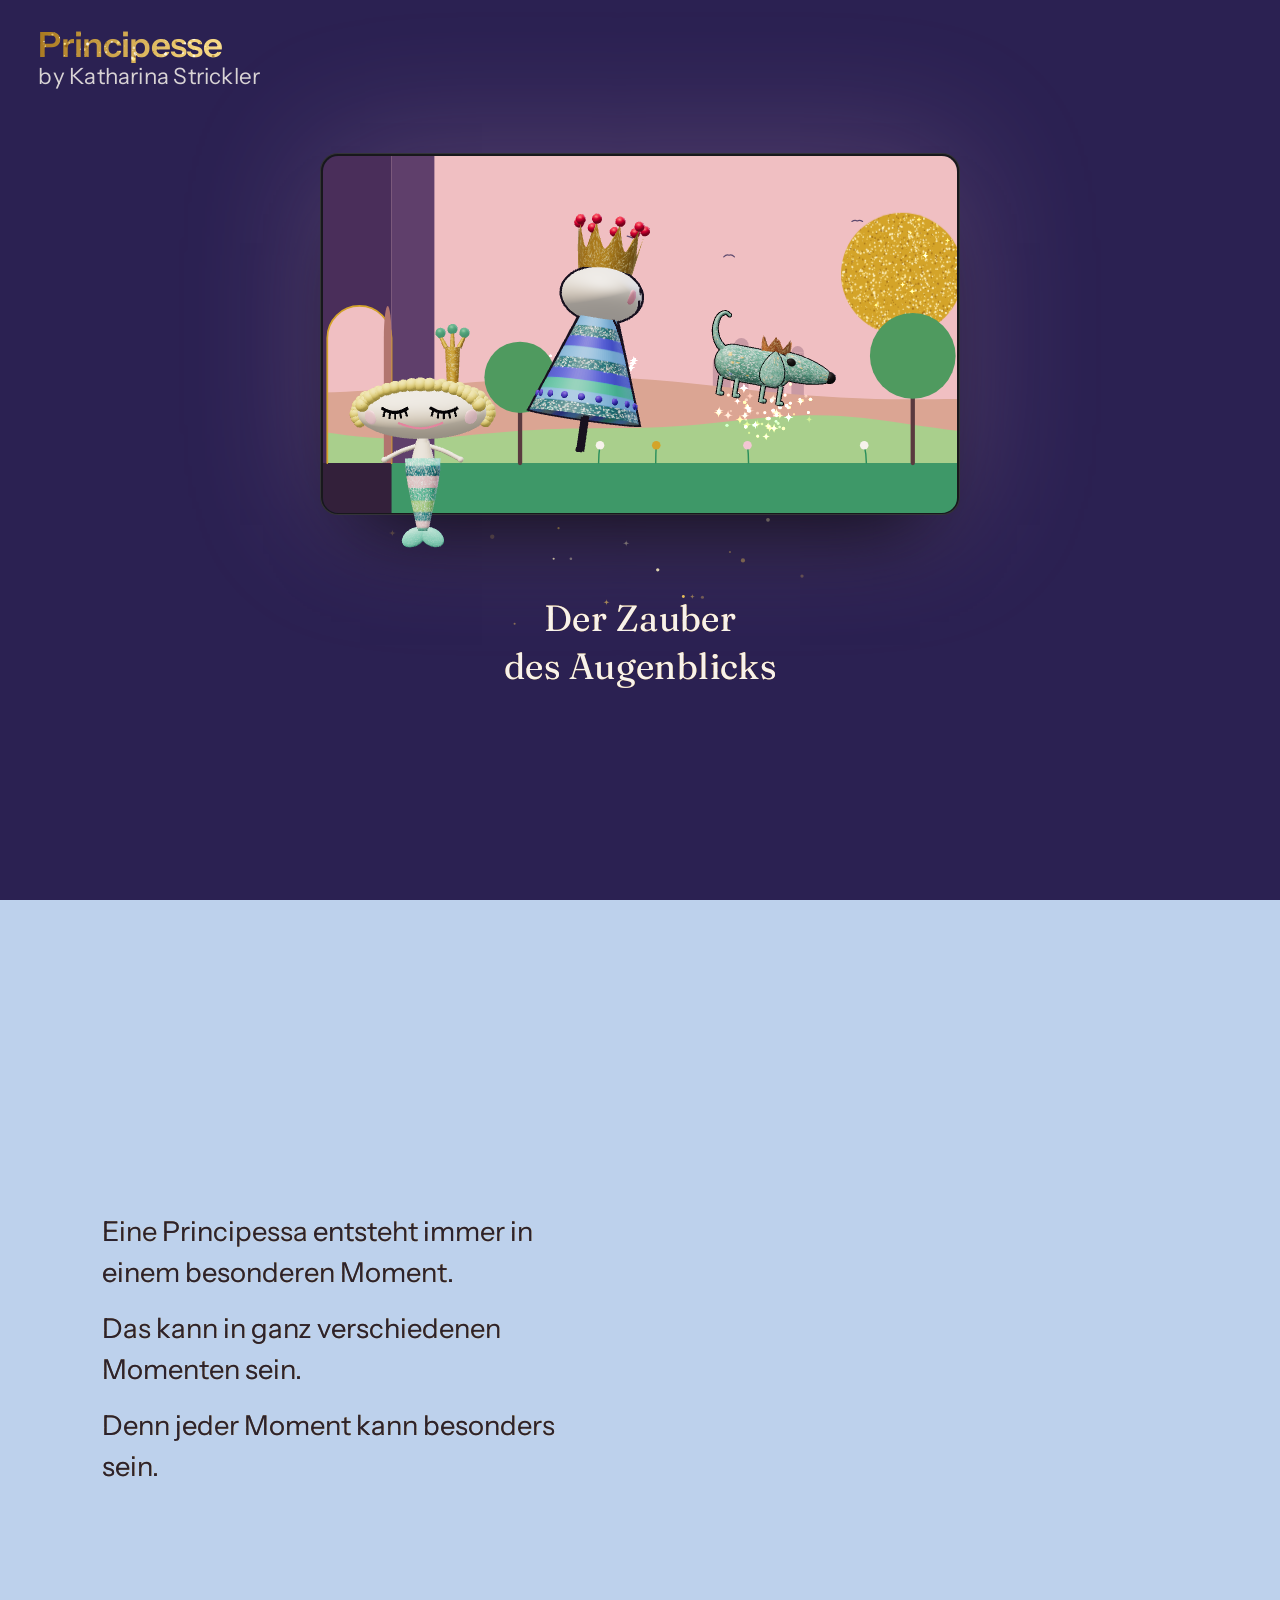
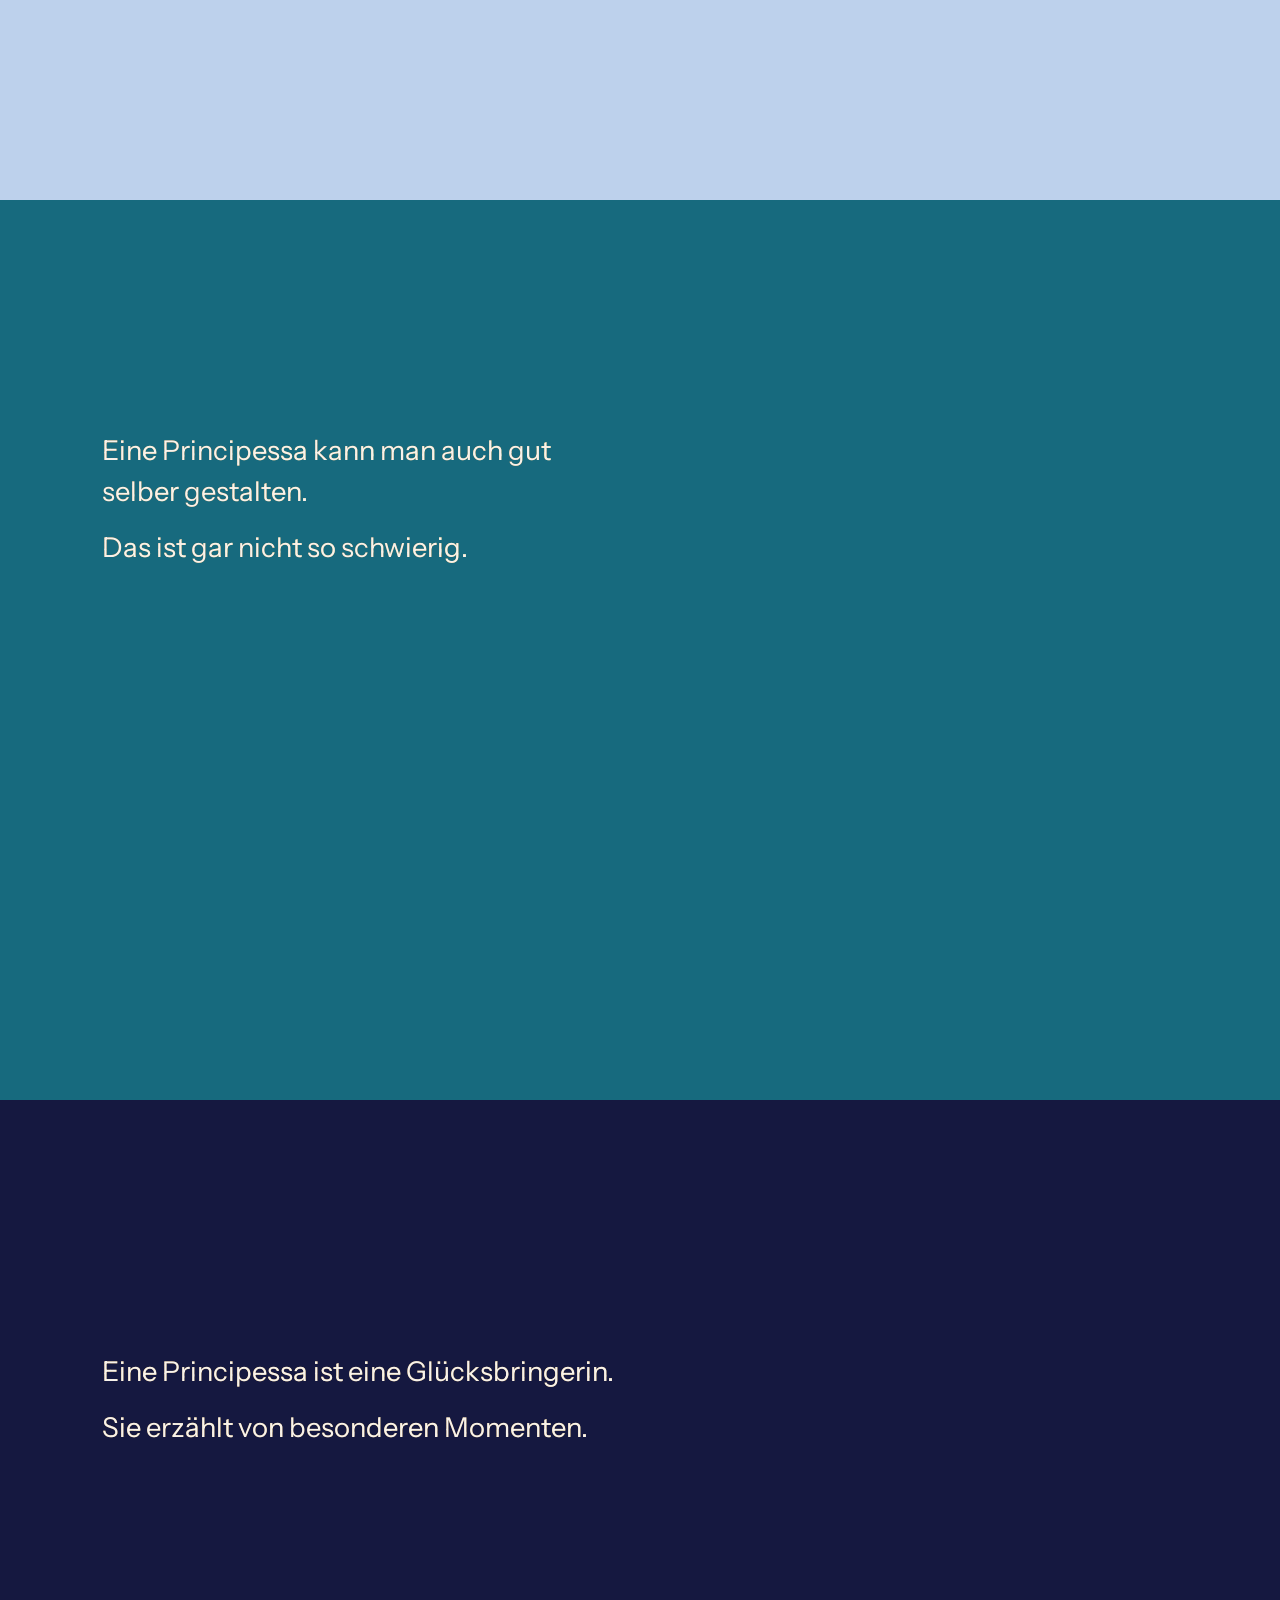
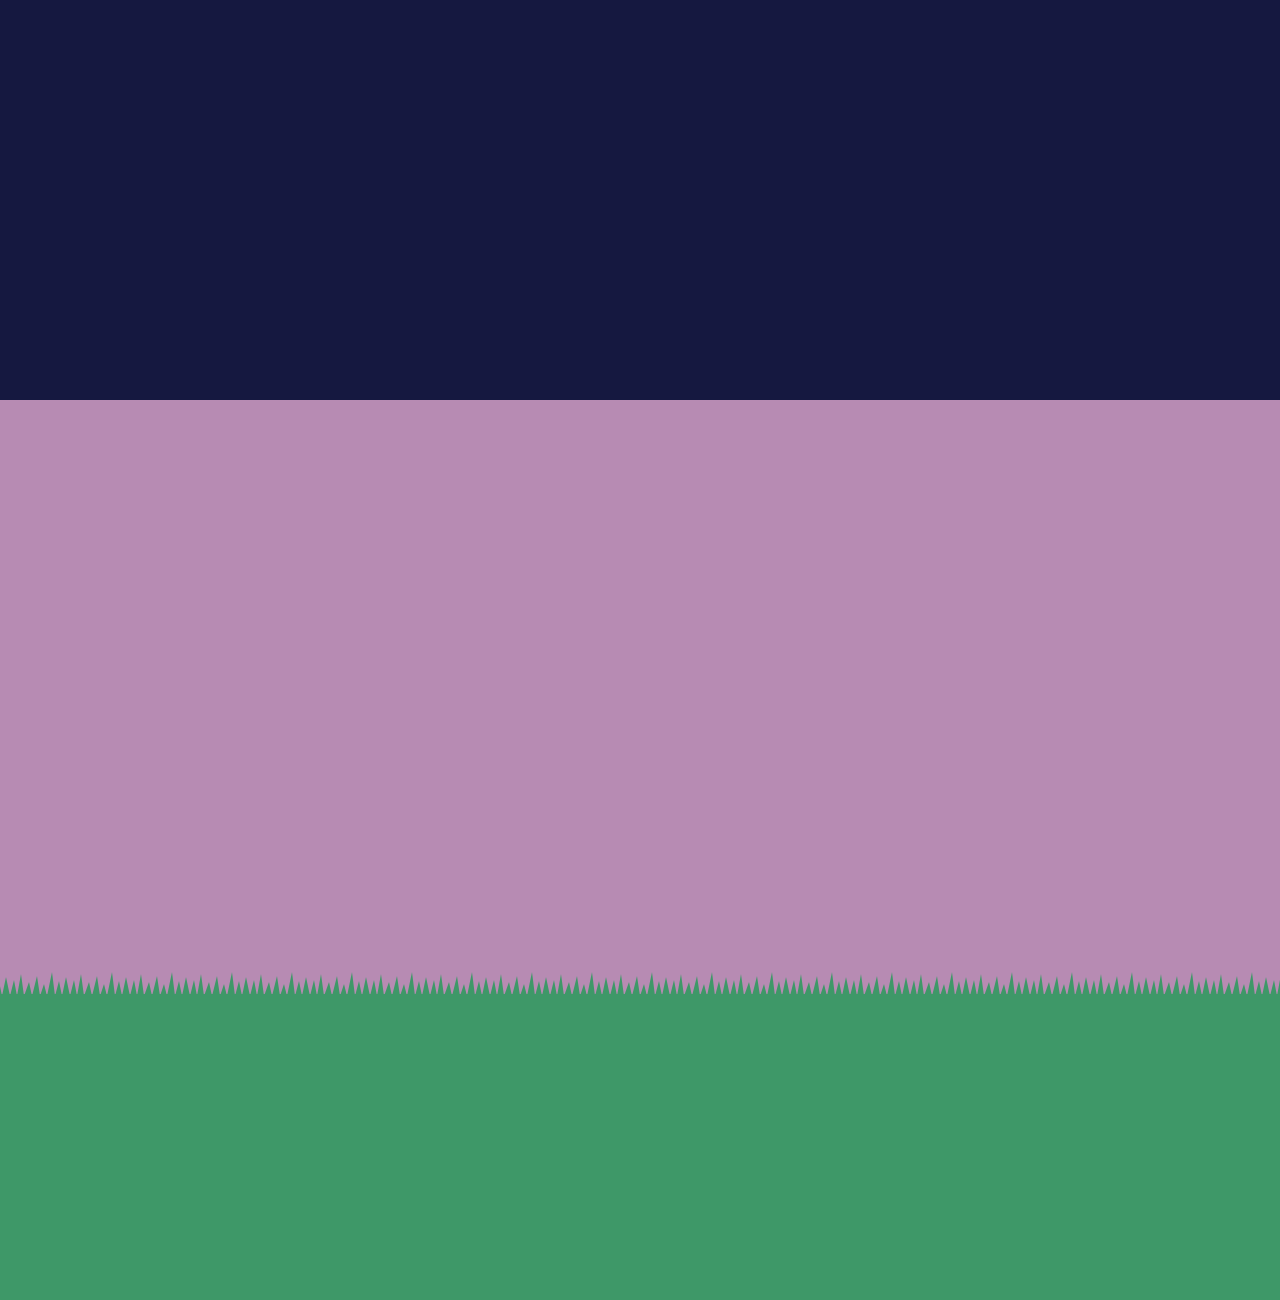
==== index.html @ de0c9b13 "Beta wird Hauptseite, die bisherige Seite zieht nach alpha/ - index.html, style.css und js/ der Beta" ====
<!doctype html>
<html lang="de">
<head>
<meta charset="utf-8">
<meta name="viewport" content="width=device-width, initial-scale=1, viewport-fit=cover">
<title>Principesse</title>
<meta name="description" content="Eine Principessa entspringt einem Augenblick und trägt seinen Zauber durch vier Ebenen nach unten.">
<meta name="theme-color" content="#1b1846">
<link rel="preconnect" href="https://fonts.googleapis.com">
<link rel="preconnect" href="https://fonts.gstatic.com" crossorigin>
<link href="https://fonts.googleapis.com/css2?family=Cinzel+Decorative:wght@700;900&family=Fraunces:ital,opsz,wght,SOFT@0,9..144,300..700,100;1,9..144,300..700,100&family=Instrument+Sans:wght@400;500;600&display=swap" rel="stylesheet">
<link rel="stylesheet" href="style.css?v=202611081420">
<script type="importmap">{"imports":{"three":"./vendor/three.module.min.js","three/addons/":"./vendor/addons/","./js/figur.js":"./js/figur.js?v=202611081420","./js/auftakt.js":"./js/auftakt.js?v=202611081420","./js/zauber.js":"./js/zauber.js?v=202611081420","./js/bestellen.js":"./js/bestellen.js?v=202611081420","./js/hintergrund.js":"./js/hintergrund.js?v=202611081420"}}</script>
</head>
<body>
<canvas id="staub" aria-hidden="true"></canvas>
<canvas id="buehne" aria-hidden="true"></canvas>

<main>
  <section id="augenblick">
    <h1 class="unsichtbar">Principesse</h1>
    <p class="signatur"><strong>Principesse</strong><span>by Katharina Strickler</span></p>
    <div class="film">
      <div class="leinwand">
        <canvas id="flach" role="img" aria-label="Ein kleiner Film: Die Principessa schläft in ihrem Turmzimmer, der Hund mit Krone im Körbchen daneben. Es wird Morgen, beide wachen auf, schütteln sich mit Glitzer, stehen auf und gehen zur Tür hinaus auf die Wiese. Dort springen sie aus dem Film heraus auf die Seite."></canvas>
      </div>
    </div>
    <p class="zauber auftakt-titel" data-start="auftakt-titel"><span class="satz">Der Zauber</span><span class="satz">des Augenblicks</span></p>
  </section>

  <section class="ebene" id="schweben">
    <div class="inhalt links">
      <p class="zauber"><span class="satz">Eine Principessa entsteht immer in einem besonderen Moment.</span><span class="satz">Das kann in ganz verschiedenen Momenten sein.</span><span class="satz">Denn jeder Moment kann besonders sein.</span></p>
    </div>
    <div class="platz" aria-hidden="true"></div>
  </section>

  <section class="ebene" id="glitzer">
    <div class="inhalt links">
      <p class="zauber"><span class="satz">Eine Principessa kann man auch gut selber gestalten.</span><span class="satz">Das ist gar nicht so schwierig.</span></p>
      <div class="liegt">
        <canvas id="flach3" role="img" aria-label="Eine Meerjungfrau-Principessa setzt sich unter Wasser zusammen: zuerst der Kopf mit blonden Locken und geschlossenen Augen, dann die hohe Krone, der Oberkörper und der glitzernde Fischschwanz."></canvas>
      </div>
    </div>
    <div class="platz" aria-hidden="true"></div>
  </section>

  <section class="ebene" id="verweilen">
    <div class="inhalt links">
      <p class="zauber"><span class="satz">Eine Principessa ist eine Glücksbringerin.</span><span class="satz">Sie erzählt von besonderen Momenten.</span></p>
      <div class="liegt">
        <canvas id="flach2" role="img" aria-label="Eine weitere Principessa liegt flach im Sternenhimmel: schief gelegter Kopf, geschlossene Augen, roter Mund, Glitzerkrone, rosa Tupfenkleid, die Hände in den Hüften."></canvas>
      </div>
    </div>
    <div class="platz" aria-hidden="true"></div>
  </section>

  <section class="ebene" id="ankommen">
    <div class="inhalt mitte">
      <p class="zauber"><span class="satz">Wer eine Principessa will, die ich gemacht habe, kann sie <a class="bestellen" href="#bestellkarte" aria-controls="bestellkarte" aria-expanded="false">hier bestellen</a></span></p>
    </div>
    <div class="boden" id="boden"></div>
    <div class="bestellkarte" id="bestellkarte" hidden>
      <div class="karte-innen">
        <button type="button" class="zu" aria-label="Bestellkarte schliessen">×</button>
        <h2>Deine Principessa</h2>
        <p class="einleitung">Wähle, in welcher Form sie zu dir kommen soll. Du kannst auch mehreres wählen.</p>
        <form novalidate>
          <div class="produkte">
            <section class="produkt" data-id="karte" data-name="Karten">
              <label class="wahl">
                <input type="checkbox" name="produkt" value="karte">
                <span class="haken" aria-hidden="true"></span>
                <svg class="bild" viewBox="0 0 200 200" aria-hidden="true">
                  <ellipse cx="100" cy="184" rx="66" ry="6" fill="rgba(60,40,20,.14)"/>
                  <defs><clipPath id="kartenecke"><rect x="-34" y="-48" width="68" height="96" rx="3"/></clipPath></defs>
                  <g transform="translate(72 100) rotate(-12)"><image href="assets/karte-streifen.jpg?v=202611081420" x="-34" y="-48" width="68" height="96" preserveAspectRatio="xMidYMid slice" clip-path="url(#kartenecke)"/><rect x="-34" y="-48" width="68" height="96" rx="3" fill="none" stroke="#d4a429" stroke-width="1.1"/></g>
                  <g transform="translate(128 98) rotate(10)"><image href="assets/karte-meerjungfrau.jpg?v=202611081420" x="-34" y="-48" width="68" height="96" preserveAspectRatio="xMidYMid slice" clip-path="url(#kartenecke)"/><rect x="-34" y="-48" width="68" height="96" rx="3" fill="none" stroke="#d4a429" stroke-width="1.1"/></g>
                  <g transform="translate(100 106) scale(1.08)"><image href="assets/karte-tupfen.jpg?v=202611081420" x="-34" y="-48" width="68" height="96" preserveAspectRatio="xMidYMid slice" clip-path="url(#kartenecke)"/><rect x="-34" y="-48" width="68" height="96" rx="3" fill="none" stroke="#d4a429" stroke-width="1.3"/></g>
                </svg>
                <span class="produkt-name">Karten</span>
                <span class="produkt-text">Postkarten mit Glitzerdruck</span>
              </label>
              <div class="optionen">
                <div class="option" role="radiogroup" aria-label="Set"><span class="option-titel">Set</span>
                  <label class="pille"><input type="radio" name="karte-set" value="3er-Set" checked><span>3er-Set</span></label><label class="pille"><input type="radio" name="karte-set" value="5er-Set"><span>5er-Set</span></label><label class="pille"><input type="radio" name="karte-set" value="10er-Set"><span>10er-Set</span></label>
                </div>
              </div>
            </section>

            <section class="produkt" data-id="tasche" data-name="Tasche">
              <label class="wahl">
                <input type="checkbox" name="produkt" value="tasche">
                <span class="haken" aria-hidden="true"></span>
                <svg class="bild" viewBox="0 0 200 200" aria-hidden="true">
                  <ellipse cx="100" cy="186" rx="66" ry="6" fill="rgba(60,40,20,.14)"/>
                  <g class="tasche-koerper">
                    <path d="M64 74 C64 22 96 22 96 74 M104 74 C104 22 136 22 136 74" fill="none" stroke="#5a3780" stroke-width="7" stroke-linecap="round"/>
                    <path d="M44 72 H156 L163 184 H37 Z" fill="#7b4f9e" stroke="#5a3780" stroke-width="1.5" stroke-linejoin="round"/>
                    <image href="assets/hund-figur.png?v=202611081420" x="62" y="104" width="76" height="53"/>
                  </g>
                </svg>
                <span class="produkt-name">Tasche</span>
                <span class="produkt-text">Stofftasche mit Hund, lila</span>
              </label>
              <div class="optionen">
                <div class="option" role="radiogroup" aria-label="Grösse"><span class="option-titel">Grösse</span>
                  <label class="pille"><input type="radio" name="tasche-groesse" value="klein"><span>klein</span></label><label class="pille"><input type="radio" name="tasche-groesse" value="gross" checked><span>gross</span></label>
                </div>
                <div class="option" role="radiogroup" aria-label="Anzahl"><span class="option-titel">Anzahl</span>
                  <label class="pille"><input type="radio" name="tasche-anzahl" value="3 Stück" checked><span>3 Stück</span></label><label class="pille"><input type="radio" name="tasche-anzahl" value="5 Stück"><span>5 Stück</span></label><label class="pille"><input type="radio" name="tasche-anzahl" value="10 Stück"><span>10 Stück</span></label>
                </div>
              </div>
            </section>

            <section class="produkt" data-id="shirt" data-name="Shirt">
              <label class="wahl">
                <input type="checkbox" name="produkt" value="shirt">
                <span class="haken" aria-hidden="true"></span>
                <svg class="bild" viewBox="0 0 200 200" aria-hidden="true">
                  <ellipse cx="100" cy="186" rx="58" ry="6" fill="rgba(60,40,20,.14)"/>
                  <path class="shirt-stoff" d="M62 34 L84 26 Q100 40 116 26 L138 34 L172 62 L152 84 L140 74 V180 H60 V74 L48 84 L28 62 Z" fill="#1e1a4c" stroke="rgba(0,0,0,.14)" stroke-width="1.5" stroke-linejoin="round"/>
                  <path d="M84 26 Q100 40 116 26" fill="none" stroke="rgba(0,0,0,.14)" stroke-width="3"/>
                  <g class="motiv" data-motiv="Tupfen" style="display:none"><image href="assets/tupfen-figur.png?v=202611081420" x="82.0" y="62.0" width="36.0" height="60.0"/></g>
                  <g class="motiv" data-motiv="Streifen" style="display:none"><image href="assets/streifen-figur.png?v=202611081420" x="80.2" y="62.0" width="39.6" height="60.0"/></g>
                  <g class="motiv" data-motiv="Meerjungfrau"><image href="assets/meerjungfrau-figur.png?v=202611081420" x="80.2" y="62.0" width="39.6" height="60.0"/></g>
                </svg>
                <span class="produkt-name">Shirt</span>
                <span class="produkt-text">Weiches Baumwollshirt</span>
              </label>
              <div class="optionen">
                <div class="option" role="radiogroup" aria-label="Farbe"><span class="option-titel">Farbe</span>
                  <label class="tupfer" style="--f:#fbf8f3" title="Weiss"><input type="radio" name="shirt-farbe" value="Weiss"><span></span><em>Weiss</em></label>
                  <label class="tupfer" style="--f:#f2c4d2" title="Rosa"><input type="radio" name="shirt-farbe" value="Rosa"><span></span><em>Rosa</em></label>
                  <label class="tupfer" style="--f:#b4d2f4" title="Hellblau"><input type="radio" name="shirt-farbe" value="Hellblau"><span></span><em>Hellblau</em></label>
                  <label class="tupfer" style="--f:#1e1a4c" title="Nachtblau"><input type="radio" name="shirt-farbe" value="Nachtblau" checked><span></span><em>Nachtblau</em></label>
                </div>
                <div class="option" role="radiogroup" aria-label="Grösse"><span class="option-titel">Grösse</span>
                  <label class="pille"><input type="radio" name="shirt-groesse" value="104"><span>104</span></label><label class="pille"><input type="radio" name="shirt-groesse" value="116"><span>116</span></label><label class="pille"><input type="radio" name="shirt-groesse" value="128"><span>128</span></label><label class="pille"><input type="radio" name="shirt-groesse" value="140"><span>140</span></label><label class="pille"><input type="radio" name="shirt-groesse" value="152"><span>152</span></label><label class="pille"><input type="radio" name="shirt-groesse" value="XS"><span>XS</span></label><label class="pille"><input type="radio" name="shirt-groesse" value="S"><span>S</span></label><label class="pille"><input type="radio" name="shirt-groesse" value="M" checked><span>M</span></label><label class="pille"><input type="radio" name="shirt-groesse" value="L"><span>L</span></label><label class="pille"><input type="radio" name="shirt-groesse" value="XL"><span>XL</span></label><label class="pille"><input type="radio" name="shirt-groesse" value="XXL"><span>XXL</span></label>
                </div>
                <div class="option motive" role="radiogroup" aria-label="Motiv"><span class="option-titel">Motiv</span>
                  <label class="motivwahl" title="Tupfenkleid"><input type="radio" name="shirt-motiv" value="Tupfen"><svg viewBox="0 0 60 60" aria-hidden="true"><image href="assets/tupfen-figur.png?v=202611081420" x="13.2" y="2.0" width="33.6" height="56.0"/></svg><em>Tupfen</em></label><label class="motivwahl" title="Streifenkleid"><input type="radio" name="shirt-motiv" value="Streifen"><svg viewBox="0 0 60 60" aria-hidden="true"><image href="assets/streifen-figur.png?v=202611081420" x="11.5" y="2.0" width="36.9" height="56.0"/></svg><em>Streifen</em></label><label class="motivwahl" title="Meerjungfrau"><input type="radio" name="shirt-motiv" value="Meerjungfrau" checked><svg viewBox="0 0 60 60" aria-hidden="true"><image href="assets/meerjungfrau-figur.png?v=202611081420" x="11.5" y="2.0" width="36.9" height="56.0"/></svg><em>Meerjungfrau</em></label>
                </div>
              </div>
            </section>
          </div>
          <p class="hinweis-fehler" role="alert" hidden></p>

          <div class="felder">
            <label>Name <input name="name" autocomplete="name" required></label>
            <label>E-Mail <input type="email" name="email" autocomplete="email" required></label>
            <label>Strasse und Nummer <input name="strasse" autocomplete="street-address" required></label>
            <label>PLZ und Ort <input name="ort" required></label>
            <label class="breit">Wünsche, Namen, Anlass <textarea name="wunsch" rows="4"></textarea></label>
          </div>
          <button type="submit" class="senden">Bestellung senden</button>
          <p class="ab-hinweis">Bestellungen ab dem 4. Dezember 2026 möglich</p>
          <p class="danke" hidden>Dein Mailprogramm öffnet sich mit der fertigen Bestellung. Du musst sie nur noch abschicken.</p>
        </form>
      </div>
    </div>

  </section>
</main>

<script type="module" src="js/main.js?v=202611081420"></script>
</body>
</html>
---- style.css ----
:root {
  --creme: #f7f2ec;
  --papier: #fcfaf6;
  --linie: #2a2230;
  --hellblau: #b4d2f4;
  --hellblau-tief: #8db9ec;
  --tuerkis: #1f5f6a;
  --tuerkis-tief: #174a54;
  --koenigsblau: #1d2668;
  --nacht: #0e1340;
  --gruen: #1e7c66;
  --wiese: #2a8f5c;
  --erde: #174a36;
  --gold: #d4a429;
  --rot: #c8173f;
  --serif: "Fraunces", "Iowan Old Style", Georgia, serif;
  --sans: "Instrument Sans", system-ui, -apple-system, "Segoe UI", sans-serif;
  --glitzer: linear-gradient(transparent, transparent);
  /* Kurven: Eintreten stark auslaufend, Bewegung auf dem Bildschirm beidseitig */
  --ease-out: cubic-bezier(0.23, 1, 0.32, 1);
  --ease-in-out: cubic-bezier(0.77, 0, 0.175, 1);
  --ease-drawer: cubic-bezier(0.32, 0.72, 0, 1);
  /* Ebenen: eine Palette aus dem Gemälde */
  --e-abend: #2b2152;
  --e-himmel: #bdd1ec;
  --e-wasser: #176a7e;
  --e-nacht: #151840;
  --e-daemmer: #b78bb3;
  --e-wiese: #3e9868;
}

* { box-sizing: border-box; }
html { background: var(--creme); -webkit-text-size-adjust: 100%; }
body {
  margin: 0;
  font-family: var(--sans);
  font-size: clamp(1.02rem, 0.96rem + 0.3vw, 1.18rem);
  line-height: 1.6;
  color: var(--linie);
  overflow-x: hidden;
}

#staub, #buehne {
  position: fixed;
  inset: 0;
  width: 100%;
  height: 100%;
  pointer-events: none;
  display: block;
}
#staub { z-index: 1; }
#buehne { z-index: 3; }

section { position: relative; }
.inhalt { position: relative; z-index: 2; }

h1, h2 {
  font-family: var(--serif);
  font-weight: 420;
  font-style: italic;
  font-variation-settings: "SOFT" 100, "opsz" 144;
  letter-spacing: -0.01em;
  line-height: 1;
  margin: 0 0 0.35em;
}
h1 { font-size: clamp(2.6rem, 2rem + 3vw, 4.4rem); }
h2 { font-size: clamp(2.4rem, 1.8rem + 3vw, 4.2rem); }

.marke {
  font-size: 0.78rem;
  letter-spacing: 0.16em;
  text-transform: uppercase;
  font-weight: 600;
  margin: 0 0 1rem;
  opacity: 0.75;
}

/* ---------- Auftakt: Titelbild über die ganze Breite ---------- */
#augenblick {
  position: relative;
  height: 100vh; height: 100dvh; height: var(--vh, 100dvh);
  display: grid; place-items: start center;
  padding: 17vh 5vw 8vh;
  background: var(--e-abend);
}
/* der Film: Querformat 16:9, schmaler dunkler Rand, leises Leuchten */
.film {
  position: relative; z-index: 2;
  /* etwa die Fläche des früheren Stadtbilds im Tablet */
  width: min(64vw, 660px, calc(40vh * 16 / 9));
  width: min(64vw, 660px, calc(40dvh * 16 / 9));
  padding: clamp(2px, .22vw, 3px);
  border-radius: clamp(12px, 1.4vw, 19px);
  background: #18181c;
  box-shadow:
    inset 0 0 0 1px rgba(255, 255, 255, .12),
    0 50px 80px -40px rgba(0, 0, 0, .8),
    0 0 140px rgba(255, 196, 228, .22);
}
.leinwand { width: 100%; aspect-ratio: 16 / 9; position: relative; border-radius: clamp(10px, 1.2vw, 17px); overflow: hidden; background: #151840; }
.leinwand canvas { width: 100%; height: 100%; display: block; }
.unsichtbar { position: absolute; width: 1px; height: 1px; overflow: hidden; clip: rect(0 0 0 0); white-space: nowrap; }
.signatur {
  position: absolute; z-index: 2;
  top: clamp(14px, 3vh, 40px);
  left: clamp(16px, 3vw, 48px);
  margin: 0;
  color: var(--creme);
  font-family: var(--sans);
  font-weight: 500;
  font-size: clamp(.9rem, .6rem + 1vw, 1.45rem);
  letter-spacing: .015em;
  line-height: 1.2;
}
.signatur strong { display: block; font-weight: 600; font-size: 1.55em; letter-spacing: .01em; }
.signatur span { display: block; opacity: .85; font-weight: 400; }
.unsichtbar { position: absolute; width: 1px; height: 1px; overflow: hidden; clip: rect(0 0 0 0); white-space: nowrap; }

/* Titel: Märchenschrift mit Glitzerfüllung */
.titel {
  font-family: "Cinzel Decorative", "Fraunces", Georgia, serif;
  font-weight: 700;
  font-style: normal;
  font-variation-settings: normal;
  font-size: clamp(2.3rem, 0.9rem + 6.4vw, 6.4rem);
  letter-spacing: 0.02em;
  line-height: 1.05;
  text-align: center;
  margin: 0;
  color: #c9952e;
  background-image:
    var(--glitzer),
    var(--glitzer),
    linear-gradient(100deg, #8a5a14 0%, #f3d27a 18%, #b8862a 34%, #fff0b4 50%, #c08d2c 66%, #f6dc8a 82%, #8a5a14 100%);
  background-size: 240px 240px, 170px 170px, 220% 100%;
  -webkit-background-clip: text;
  background-clip: text;
  -webkit-text-fill-color: transparent;
  -webkit-text-stroke: 0.035em rgba(46, 26, 4, .85);
  paint-order: stroke fill;
  filter: drop-shadow(0 8px 18px rgba(212, 164, 41, .35));
  animation: funkeln 9s linear infinite;
}
.titel::first-letter { font-size: 1.32em; }
@keyframes funkeln {
  to { background-position: 240px 120px, -170px 85px, -220% 0; }
}

.bild {
  margin: 0;
  width: min(78vw, 430px, calc(66vh * 0.7856));
  width: min(78vw, 430px, calc(66dvh * 0.7856));
  aspect-ratio: 0.7856;
  filter: drop-shadow(0 22px 30px rgba(6, 4, 24, .55)) drop-shadow(0 3px 5px rgba(6, 4, 24, .45));
}
.bild canvas { width: 100%; height: 100%; display: block; }
.liegt {
  width: min(62vw, 300px);
  aspect-ratio: 1;
  margin-top: 1.6rem;
}
.liegt canvas { width: 100%; height: 100%; display: block; }

/* ---------- Ebenen ---------- */
/* Jede Ebene füllt genau einen Bildschirm; die Seite rastet sanft von Ebene zu Ebene */
html { scroll-snap-type: y mandatory; }
#augenblick, .ebene { scroll-snap-align: start; scroll-snap-stop: always; }
.ebene {
  height: 100vh; height: 100dvh; height: var(--vh, 100dvh);
  display: grid;
  grid-template-columns: 1fr 1fr;
  grid-template-rows: 100%;
  gap: 4vw;
  align-items: center;
  padding: 0 8vw;
  overflow: hidden;
}
.ebene .inhalt { max-width: 31rem; opacity: 0; transform: translateY(24px); transition: opacity .7s var(--ease-out), transform .7s var(--ease-out); }
.ebene > .inhalt.links { grid-column: 1; grid-row: 1; justify-self: start; }
.ebene > .inhalt.rechts { grid-column: 2; grid-row: 1; justify-self: end; }
.ebene > .inhalt.links ~ .platz { grid-column: 2; grid-row: 1; }
.ebene > .inhalt.rechts ~ .platz { grid-column: 1; grid-row: 1; }
.platz { align-self: stretch; margin: 16vh 0; }
.ebene .inhalt.da { opacity: 1; transform: none; }

#schweben { background: var(--e-himmel); }
.inhalt.mitte { margin: 0 auto; text-align: center; }
.bestellen {
  display: inline-block;
  margin: .15em .1em;
  padding: .12em .7em .18em;
  color: inherit;
  text-decoration: none;
  border: 1px solid rgba(42, 34, 48, .6);
  border-radius: 999px;
  transition: border-color .2s ease, background .2s ease, box-shadow .2s ease;
}
.bestellen:hover, .bestellen:focus-visible { border-color: var(--gold); background: rgba(255, 248, 225, .45); box-shadow: 0 0 0 3px rgba(212, 164, 41, .18); outline: none; }
#glitzer { background: var(--e-wasser); color: var(--creme); }
#gluecksbringer { background: linear-gradient(#0a3550, #2e2f72 20%, #5b4790 50%, #8e5f9c 78%, #b9759a); color: var(--creme); }
#gluecksbringer .zauber { text-shadow: 0 1px 12px rgba(30, 20, 60, .45); }
#verweilen { background: var(--e-nacht); color: var(--creme); }
#ankommen {
  background: var(--e-daemmer);
  color: var(--linie);
  display: flex;
  flex-direction: column;
  justify-content: space-between;
  align-items: stretch;
  padding: 0;
  height: auto;
  min-height: 100vh; min-height: var(--vh, 100dvh);
  overflow: visible;
}
#ankommen { gap: 0; justify-content: flex-start; }   /* kein Rasterabstand: sonst scheint zwischen Wiese und Bestellkarte das Mauve durch */
#ankommen .boden { margin-top: auto; }
/* Der Satz steht hoch und breit, damit er in zwei Zeilen passt und die Kronen frei bleiben */
#ankommen .inhalt { padding: 9vh 6vw 0; max-width: min(100%, 62rem); min-height: calc(var(--vh, 100dvh) - max(34svh, 180px)); }   /* die Wiese bleibt am selben Ort, auch mit offener Karte */

/* Verzauberter Text: Wörter erscheinen als Glitzer und werden zu Schrift */
.zauber { font-size: 1.32em; line-height: 1.5; }
.zauber .satz { display: block; }
.zauber .satz + .satz { margin-top: .55em; }
.zauber .wort {
  display: inline-block;
  --tinte: currentColor;
  background-image: var(--glitzer), linear-gradient(100deg, #7a4f0e, #d9a43a 30%, #fff3c0 50%, #c99230 70%, #7a4f0e);
  background-size: 160px 160px, 300% 100%;
  -webkit-background-clip: text;
  background-clip: text;
}
.zauber:not(.erwacht) .wort { opacity: 0; }
.zauber.erwacht .wort {
  animation: erscheinen 1.1s cubic-bezier(.2, .7, .2, 1) calc(var(--i) * 85ms) both,
             aufglitzern-a 1.6s ease calc(var(--i) * 85ms) both;
}
.zauber.erwacht.welle-a .wort { animation: aufglitzern-a 1.4s ease calc(var(--i) * 60ms) both; }
.zauber.erwacht.welle-b .wort { animation: aufglitzern-b 1.4s ease calc(var(--i) * 60ms) both; }
@keyframes erscheinen {
  from { opacity: 0; transform: translateY(8px) scale(.96); filter: blur(5px); }
  to { opacity: 1; transform: none; filter: blur(0); }
}
@keyframes aufglitzern-a {
  0% { -webkit-text-fill-color: transparent; background-position: 0 0, 100% 0; text-shadow: 0 0 0 transparent; }
  20% { -webkit-text-fill-color: rgba(42, 34, 48, .25); text-shadow: 0 0 6px rgba(255, 214, 110, .25); }
  55% { -webkit-text-fill-color: rgba(42, 34, 48, .8); }
  100% { -webkit-text-fill-color: var(--tinte); background-position: 80px 40px, 0 0; text-shadow: 0 0 0 transparent; }
}
@keyframes aufglitzern-b {
  0% { -webkit-text-fill-color: transparent; background-position: 0 0, 100% 0; text-shadow: 0 0 0 transparent; }
  20% { -webkit-text-fill-color: rgba(42, 34, 48, .25); text-shadow: 0 0 6px rgba(255, 214, 110, .25); }
  55% { -webkit-text-fill-color: rgba(42, 34, 48, .8); }
  100% { -webkit-text-fill-color: var(--tinte); background-position: -80px 40px, 0 0; text-shadow: 0 0 0 transparent; }
}
.funkelstern {
  position: absolute;
  width: 18px; height: 18px;
  margin: -9px 0 0 -9px;
  pointer-events: none;
  background:
    radial-gradient(circle, #fff 0 10%, #ffd66e 20%, rgba(232, 168, 40, .55) 34%, transparent 58%),
    linear-gradient(transparent 47%, #fff3c4 47% 53%, transparent 53%),
    linear-gradient(90deg, transparent 47%, #fff3c4 47% 53%, transparent 53%);
  filter: drop-shadow(0 0 3px rgba(255, 196, 60, .7));
  opacity: 0;
  animation: stern-funkeln 1.3s ease-out var(--d) forwards;
}
@keyframes stern-funkeln {
  0% { opacity: 0; transform: scale(.5) rotate(0); }
  35% { opacity: .75; transform: scale(var(--g)) rotate(45deg); }
  100% { opacity: 0; transform: scale(.6) rotate(90deg); }
}

blockquote { margin: 1.8rem 0 0; padding-left: 1.1rem; border-left: 1.5px solid rgba(247, 242, 236, .5); }
blockquote p { font-family: var(--serif); font-style: italic; font-size: 1.35em; margin: 0 0 .3rem; font-variation-settings: "SOFT" 100; }
blockquote cite { font-style: normal; font-size: .8rem; letter-spacing: .1em; text-transform: uppercase; opacity: .7; }

/* Boden mit Grashalmen am oberen Rand */
.boden {
  position: relative;
  height: 34vh;
  height: 34svh;
  min-height: 180px;
  background: var(--e-wiese);
}
.boden::before {
  content: "";
  position: absolute;
  left: 0; right: 0;
  top: -22px;
  height: 24px;
  background: url("data:image/svg+xml,%3Csvg xmlns='http://www.w3.org/2000/svg' width='60' height='24' viewBox='0 0 60 24'%3E%3Cpath d='M0 24 L4 8 L7 24 L11 2 L14 24 L19 10 L22 24 L27 4 L30 24 L34 12 L37 24 L42 0 L45 24 L49 9 L52 24 L56 5 L60 24 Z' fill='%233e9868'/%3E%3C/svg%3E") repeat-x bottom / 60px 24px;
}

/* Am grossen Bildschirm darf der Text grösser sein; die Spalte wächst mit */
@media (min-width: 1200px) {
  .zauber { font-size: clamp(1.32em, .7em + 1.1vw, 2.3em); }
  .ebene .inhalt { max-width: clamp(31rem, 24rem + 14vw, 46rem); }
}

@media (max-width: 700px) and (orientation: portrait) {
  .ebene { grid-template-columns: 1fr; grid-template-rows: auto 1fr; gap: 0; padding: 9vh 6vw 4vh; align-items: start; }
  .ebene > .inhalt.links, .ebene > .inhalt.rechts { grid-column: 1; grid-row: 1; justify-self: stretch; }
  .ebene > .inhalt.links ~ .platz, .ebene > .inhalt.rechts ~ .platz { grid-column: 1; grid-row: 2; margin: 2vh 0 0; }
  .ebene .inhalt { max-width: none; }
  .liegt { width: min(46vw, 24dvh); margin: 1.2rem auto 0; }
  #augenblick { padding: 14vh 0 8vh; }
  /* auf dem Handy: der Film randlos über die ganze Breite */
  .film { width: 100vw; padding: 0; border-radius: 0; box-shadow: 0 0 120px rgba(255, 196, 228, .18); }
  .leinwand { border-radius: 0; }
  #ankommen .inhalt { padding: 8vh 6vw 0; }
}

@media (prefers-reduced-motion: reduce) {
  .ebene .inhalt { transition: none; }
  .titel { animation: none; }
}

/* ---------- Bestellkarte ---------- */
.bestellkarte { background: var(--erde); padding: 10vh 4vw 12vh; color: var(--linie); }
.karte-innen {
  position: relative;
  max-width: 1040px;
  margin: 0 auto;
  background: var(--papier);
  border-radius: 8px;
  padding: clamp(1.3rem, 4vw, 3rem);
  border: 1px solid rgba(212, 164, 41, .6);
  box-shadow: 0 30px 60px -30px rgba(0, 0, 0, .55);
  opacity: 0;
  transform: translateY(28px) scale(.98);
  transition: opacity .45s var(--ease-out), transform .45s var(--ease-out);
}
.bestellkarte.offen .karte-innen { opacity: 1; transform: none; }
.karte-innen h2 { color: var(--linie); margin-bottom: .2em; }
.einleitung { margin: 0 0 1.8rem; opacity: .8; }
.zu {
  position: absolute; top: .6rem; right: .7rem;
  width: 44px; height: 44px;
  border: 0; background: none; cursor: pointer;
  font-size: 1.8rem; line-height: 1; color: var(--linie); opacity: .6;
}
.zu:hover, .zu:focus-visible { opacity: 1; }

/* Produkte */
.produkte { display: grid; grid-template-columns: repeat(3, 1fr); gap: clamp(.8rem, 2vw, 1.4rem); margin-bottom: 1.6rem; }
.produkt {
  position: relative;
  display: flex; flex-direction: column;
  border-radius: 8px;
  background: #f4eee5;
  box-shadow: inset 0 0 0 1.5px rgba(42, 34, 48, .06);
  transition: box-shadow .2s ease, background .2s ease, transform .2s var(--ease-out);
}
.produkt.gewaehlt {
  background: #fdf6e3;
  box-shadow: inset 0 0 0 2px var(--gold), 0 14px 28px -16px rgba(180, 130, 30, .9);
  transform: translateY(-2px);
}
.wahl { display: flex; flex-direction: column; align-items: center; padding: 1rem .9rem .4rem; cursor: pointer; text-align: center; }
.wahl input { position: absolute; opacity: 0; width: 1px; height: 1px; }
.haken {
  position: absolute; top: .8rem; left: .8rem;
  width: 26px; height: 26px; border-radius: 50%;
  border: 1.5px solid rgba(42, 34, 48, .35); background: #fff;
  transition: background .25s ease, border-color .25s ease;
}
.haken::after {
  content: ""; position: absolute; left: 8px; top: 4px; width: 6px; height: 11px;
  border: solid #fff; border-width: 0 2.5px 2.5px 0; transform: rotate(45deg) scale(.5); opacity: 0;
  transition: transform .2s var(--ease-out), opacity .15s ease;
}
.produkt.gewaehlt .haken { background: var(--gold); border-color: var(--gold); }
.produkt.gewaehlt .haken::after { transform: rotate(45deg) scale(1); opacity: 1; }
.wahl input:focus-visible ~ .haken { outline: 2px solid var(--gold); outline-offset: 3px; }
.bild { width: 100%; max-width: 210px; height: auto; display: block; }
.bild .stapel, .bild .tasche-koerper, .bild .shirt-stoff { transition: transform .3s var(--ease-out), fill .25s ease; }
.produkt-name { font-family: var(--serif); font-style: italic; font-size: 1.35em; margin-top: .2rem; }
.produkt-text { font-size: .85rem; opacity: .65; }

.optionen { display: flex; flex-direction: column; gap: .8rem; padding: .8rem .9rem 1.1rem; }
.option { display: flex; flex-wrap: wrap; gap: .4rem; align-items: center; }
.option-titel { width: 100%; font-size: .72rem; letter-spacing: .14em; text-transform: uppercase; font-weight: 600; opacity: .6; }
.option input { position: absolute; opacity: 0; width: 1px; height: 1px; }

/* Knöpfe für Set, Grösse, Anzahl */
.pille span {
  display: inline-block; min-width: 44px; min-height: 36px;
  padding: .45rem .75rem; border-radius: 999px;
  border: 1.5px solid rgba(42, 34, 48, .18); background: #fff;
  font-size: .88rem; line-height: 1.15; text-align: center; cursor: pointer;
  transition: background .2s ease, border-color .2s ease, color .2s ease, box-shadow .2s ease;
}
.pille:hover span { border-color: var(--gold); }
.pille input:checked + span { background: var(--linie); border-color: var(--linie); color: var(--papier); box-shadow: 0 0 0 3px rgba(212, 164, 41, .35); }
.pille input:focus-visible + span { outline: 2px solid var(--gold); outline-offset: 2px; }

/* Farbtupfer */
.tupfer { display: flex; flex-direction: column; align-items: center; gap: .2rem; cursor: pointer; }
.tupfer span {
  width: 36px; height: 36px; border-radius: 50%;
  background: var(--f); box-shadow: inset 0 0 0 1.5px rgba(0, 0, 0, .15);
  transition: box-shadow .2s ease, transform .2s ease;
}
.tupfer em { font-style: normal; font-size: .72rem; opacity: .7; }
.tupfer input:checked + span { box-shadow: inset 0 0 0 1.5px rgba(0, 0, 0, .15), 0 0 0 3px var(--papier), 0 0 0 5px var(--gold); transform: scale(1.06); }
.tupfer input:focus-visible + span { outline: 2px solid var(--linie); outline-offset: 5px; }

/* Motive */
.motivwahl { display: flex; flex-direction: column; align-items: center; gap: .15rem; cursor: pointer; }
.motivwahl svg {
  width: 56px; height: 56px; border-radius: 10px; background: #fff;
  box-shadow: inset 0 0 0 1.5px rgba(42, 34, 48, .14);
  transition: box-shadow .2s ease, transform .2s ease;
}
.motivwahl em { font-style: normal; font-size: .72rem; opacity: .7; }
.motivwahl input:checked + svg { box-shadow: inset 0 0 0 2px var(--gold), 0 6px 14px -8px rgba(180, 130, 30, .9); transform: translateY(-1px); }
.motivwahl input:focus-visible + svg { outline: 2px solid var(--linie); outline-offset: 3px; }

/* Formular */
.felder { display: grid; grid-template-columns: 1fr 1fr; gap: .9rem 1.2rem; margin-bottom: 1.6rem; }
.felder label { display: flex; flex-direction: column; gap: .3rem; font-size: .9rem; }
.felder .breit { grid-column: 1 / -1; }
.felder input, .felder textarea {
  font: inherit; font-size: 1rem;
  padding: .7rem .8rem;
  border: 1px solid #d8cfc2; border-radius: 6px;
  background: #fff; color: var(--linie);
}
.felder input:focus, .felder textarea:focus { outline: 2px solid var(--gold); outline-offset: 1px; border-color: var(--gold); }
.senden {
  font: inherit; font-weight: 600; letter-spacing: .02em;
  padding: .95rem 2rem;
  border: 0; border-radius: 999px; cursor: pointer;
  color: #2e1d04;
  background: linear-gradient(100deg, #c99230, #f3d27a 45%, #d9a43a);
  box-shadow: 0 8px 20px -10px rgba(160, 110, 20, .9);
  transition: transform .2s ease, box-shadow .2s ease;
}
.senden:hover, .senden:focus-visible { transform: translateY(-1px); box-shadow: 0 12px 24px -10px rgba(160, 110, 20, .9); }
.hinweis-fehler { color: #a3122f; margin: -.6rem 0 1.2rem; }
.danke { margin: 1rem 0 0; opacity: .85; }
.ab-hinweis { margin: .8rem 0 0; font-size: .9rem; opacity: .7; }

@media (max-width: 860px) {
  .produkte { grid-template-columns: 1fr; }
  .produkt { display: grid; grid-template-columns: minmax(120px, 38%) 1fr; }
  .wahl { grid-row: 1; padding: .9rem .5rem .6rem; }
  .bild { max-width: 160px; }
  .optionen { grid-row: 1; grid-column: 2; padding: 1rem .9rem 1rem .2rem; margin-top: 0; }
}
@media (max-width: 520px) {
  .produkt { display: flex; }
  .bild { max-width: 150px; }
  .optionen { padding: .4rem 1rem 1.1rem; }
  .felder { grid-template-columns: 1fr; }
}
@media (prefers-reduced-motion: reduce) {
  .karte-innen, .produkt, .bild * { transition: none !important; }
}

/* ---------- Bestellkarte, moderner ---------- */
.bestellkarte { background: var(--e-wiese); }
.karte-innen {
  background: #fff;
  border-radius: 22px;
  border: 1px solid rgba(212, 164, 41, .55);
  box-shadow: 0 40px 80px -40px rgba(0, 0, 0, .6), 0 2px 6px rgba(0, 0, 0, .06);
}
.karte-innen h2 {
  font-family: var(--sans); font-style: normal; font-weight: 600;
  font-variation-settings: normal; letter-spacing: -.02em;
  font-size: clamp(1.7rem, 1.3rem + 1.6vw, 2.5rem);
}
.einleitung { color: #6d6672; opacity: 1; }
.produkt { background: #f6f4f1; border-radius: 18px; box-shadow: none; }
.produkt.gewaehlt { background: #fff; box-shadow: 0 0 0 2px #1e1a4c, 0 18px 36px -22px rgba(30, 26, 76, .6); transform: none; }
.produkt.gewaehlt .haken { background: #1e1a4c; border-color: #1e1a4c; }
.haken { border-color: rgba(30, 26, 76, .25); }
.produkt-name { font-family: var(--sans); font-style: normal; font-weight: 600; font-size: 1.08rem; letter-spacing: -.01em; }
.produkt-text { color: #6d6672; opacity: 1; font-size: .82rem; }
.option-titel { letter-spacing: .08em; color: #8a8390; opacity: 1; font-size: .7rem; }
.pille span { border-radius: 10px; border: 0; background: #ece9e4; font-weight: 500; }
.pille:hover span { background: #e2ded7; }
.pille input:checked + span { background: #1e1a4c; color: #fff; box-shadow: none; }
.tupfer input:checked + span { box-shadow: inset 0 0 0 1.5px rgba(0, 0, 0, .15), 0 0 0 3px #fff, 0 0 0 5px #1e1a4c; }
.motivwahl svg { border-radius: 12px; background: #f6f4f1; box-shadow: none; }
.motivwahl input:checked + svg { box-shadow: 0 0 0 2px #1e1a4c; background: #fff; }
.felder label { color: #4f4856; font-weight: 500; font-size: .84rem; }
.felder input, .felder textarea { border: 0; background: #f4f2ee; border-radius: 12px; padding: .85rem .95rem; transition: background .2s ease, box-shadow .2s ease; }
.felder input:focus, .felder textarea:focus { outline: 0; background: #fff; box-shadow: 0 0 0 2px #1e1a4c; }
.senden {
  display: inline-flex; align-items: center; gap: .6rem;
  border-radius: 14px; padding: 1rem 1.6rem;
  color: #fff; background: #1e1a4c;
  box-shadow: 0 14px 28px -16px rgba(30, 26, 76, .9);
}
.senden::after { content: "→"; font-size: 1.15em; transition: transform .2s ease; }
.senden:hover::after, .senden:focus-visible::after { transform: translateX(3px); }
.senden:hover, .senden:focus-visible { background: #2a2466; }
@media (max-width: 520px) { .senden { width: 100%; justify-content: center; } }

.glitzerdruck circle { animation: glitzerdruck 2.4s ease-in-out infinite; }
.glitzerdruck circle:nth-child(3n) { animation-delay: .8s; }
.glitzerdruck circle:nth-child(3n+1) { animation-delay: 1.6s; }
@keyframes glitzerdruck { 0%, 100% { opacity: .25; } 50% { opacity: 1; } }
@media (prefers-reduced-motion: reduce) { .glitzerdruck circle { animation: none; } }

html.gesperrt, html.gesperrt body { overflow: hidden; overscroll-behavior: none; }

/* ---------- Nach der Apple-Design-Checkliste ---------- */
/* Rückmeldung beim Drücken, nicht erst beim Loslassen */
.bestellen:active, .senden:active, .zu:active { transform: scale(.97); transition: transform 100ms ease-out; }
.pille input:active + span, .wahl:active .bild, .tupfer:active span, .motivwahl:active svg { transform: scale(.96); transition: transform 100ms ease-out; }
.bild, .wahl .bild { transition: transform 200ms var(--ease-out); }
/* Typografie: grosse Schrift enger, kleine etwas weiter */
.signatur strong { letter-spacing: -.02em; line-height: 1.05; }
.signatur span { letter-spacing: .01em; }
.karte-innen h2 { letter-spacing: -.025em; line-height: 1.05; }
.option-titel, .produkt-text, .felder label { letter-spacing: .02em; }
/* Die Bestellkarte materialisiert: Unschärfe und Grösse zusammen, nicht nur Deckkraft */
.karte-innen { filter: blur(8px); transition: opacity .4s var(--ease-out), transform .45s var(--ease-drawer), filter .4s var(--ease-out); }
.bestellkarte.offen .karte-innen { filter: blur(0); }
/* Fokus sichtbar, ohne Rahmen für die Maus */
:focus-visible { outline: 2px solid var(--gold); outline-offset: 3px; }
@media (prefers-reduced-motion: reduce) {
  html { scroll-snap-type: none; }
  .karte-innen { filter: none; transition: opacity .25s ease; transform: none; }
  .bestellen:active, .senden:active, .zu:active { transform: none; }
}
@media (prefers-contrast: more) {
  .bestellen { border-color: currentColor; }
  .pille span { border: 1.5px solid currentColor; }
}

/* Titel: goldener Glitzer, leise wandernd */
.signatur strong {
  color: #e9c462;
  background-image: var(--glitzer), linear-gradient(100deg, #a8781f 0%, #f3d27a 30%, #fff1bf 50%, #d9a43a 70%, #a8781f 100%);
  background-size: 160px 160px, 240% 100%;
  -webkit-background-clip: text; background-clip: text;
  -webkit-text-fill-color: transparent;
  text-shadow: none;
  animation: titelglitzer 14s linear infinite;
}
@keyframes titelglitzer { to { background-position: 160px 80px, -240% 0; } }
@media (prefers-reduced-motion: reduce) { .signatur strong { animation: none; } }

/* Mauszeiger: ein goldener Glitzerstern mit dunkler Kontur, auf hellem und dunklem Grund sichtbar.
   Über Links, Knöpfen und Wahlfeldern bleibt die Hand, Textfelder behalten den Textzeiger. */
@media (hover: hover) and (pointer: fine) {
  html { cursor: url("data:image/svg+xml,%3Csvg xmlns='http://www.w3.org/2000/svg' width='28' height='28' viewBox='0 0 28 28'%3E%3Cpath d='M14 2 Q15 13 26 14 Q15 15 14 26 Q13 15 2 14 Q13 13 14 2Z' fill='%23f3d27a' stroke='%232a2152' stroke-width='1.4' stroke-linejoin='round'/%3E%3Ccircle cx='14' cy='14' r='1.6' fill='%23fff8dc'/%3E%3C/svg%3E") 14 14, auto; }
  a, button, label, .wahl, .pille, .tupfer, .motivwahl { cursor: pointer; }
  input[type="text"], input[type="email"], input:not([type]), textarea { cursor: text; }
}

/* Meldung, die sich bei jedem Klick ins Formular aufzaubert */
.karte-innen { position: relative; }
.zauber-meldung {
  position: absolute; z-index: 5; margin: 0; padding: .7rem 1.1rem; text-align: center; pointer-events: none;
  width: max-content; max-width: calc(100% - 24px);
  font-family: var(--serif); font-style: italic; font-size: 1.15rem; line-height: 1.3; color: #6e4610;
  background: rgba(255, 251, 240, .94); border: 1px solid rgba(212, 164, 41, .55); border-radius: 12px;
  box-shadow: 0 14px 34px -16px rgba(80, 50, 10, .55), 0 0 26px rgba(244, 210, 120, .35);
  opacity: 0; transform: translateY(6px) scale(.98); transition: opacity .5s ease, transform .5s ease;
}
.zauber-meldung.an { opacity: 1; transform: none; transition: opacity .2s ease, transform .3s ease; }
.zauber-meldung span { display: inline-block; opacity: 0; filter: blur(5px); transform: translateY(5px) scale(.9); text-shadow: 0 0 10px rgba(244, 196, 80, .9); }
.zauber-meldung.an span { animation: zauberwort .7s cubic-bezier(.23, 1, .32, 1) forwards; animation-delay: calc(var(--i) * 90ms); }
@keyframes zauberwort {
  0% { opacity: 0; filter: blur(5px); transform: translateY(5px) scale(.9); color: #fff6c8; }
  60% { opacity: 1; filter: blur(0); color: #d4a429; text-shadow: 0 0 14px rgba(255, 220, 120, 1); }
  100% { opacity: 1; filter: blur(0); transform: none; text-shadow: 0 0 4px rgba(244, 196, 80, .35); }
}
.zauber-meldung i {
  position: absolute; left: var(--x); top: var(--y); width: 12px; height: 12px; margin: -6px 0 0 -6px; opacity: 0;
  background: radial-gradient(circle, #fff8dc 0 18%, transparent 20%), conic-gradient(from 45deg, transparent 0 20%, #f3d27a 22% 28%, transparent 30% 45%, #f3d27a 47% 53%, transparent 55% 70%, #f3d27a 72% 78%, transparent 80% 95%, #f3d27a 97%);
  -webkit-mask: radial-gradient(circle, #000 0 60%, transparent 62%); mask: radial-gradient(circle, #000 0 60%, transparent 62%);
}
.zauber-meldung.an i { animation: zauberfunke .9s ease-out forwards; animation-delay: var(--d); }
@keyframes zauberfunke { 0% { opacity: 0; transform: scale(.2) rotate(0); } 40% { opacity: 1; transform: scale(var(--g)) rotate(45deg); } 100% { opacity: 0; transform: scale(.3) rotate(90deg); } }
@media (prefers-reduced-motion: reduce) {
  .zauber-meldung span { opacity: 1; filter: none; transform: none; }
  .zauber-meldung.an span, .zauber-meldung.an i { animation: none; }
}

/* Titel unter dem Film: erscheint mit Glitzer (zauber.js) und vergeht kurz vor dem Sprung */
#augenblick { align-content: start; }
.auftakt-titel {
  position: relative; z-index: 2; margin: 9vh 0 0; text-align: center; color: var(--creme);
  font-family: var(--serif); font-style: normal; font-weight: 400; font-size: clamp(1.4rem, 1rem + 1.6vw, 2.5rem); line-height: 1.2;
  font-variation-settings: "SOFT" 0, "WONK" 0, "opsz" 48; letter-spacing: .01em;   /* aufrecht, ohne Schnörkel */
  transition: opacity 1s ease, transform 1s ease;
}
.auftakt-titel.weg { opacity: 0; transform: translateY(-6px); pointer-events: none; }
@media (max-width: 700px) and (orientation: portrait) { .auftakt-titel { margin-top: 7vh; padding: 0 6vw; } }

/* Handy quer: wenig Höhe. Zweispaltig wie am Desktop, aber alles nach der Höhe bemessen */
@media (orientation: landscape) and (max-height: 520px) {
  .signatur { top: 10px; left: 14px; font-size: .78rem; }
  #augenblick { padding: 15vh 4vw 4vh; }
  .film { width: min(62vw, calc(48dvh * 16 / 9)); }
  .auftakt-titel { margin-top: 4vh; font-size: clamp(1rem, .6rem + 2.4vh, 1.5rem); }
  .ebene { padding: 0 6vw; gap: 3vw; }
  .zauber { font-size: clamp(1rem, .55rem + 2.6vh, 1.3rem); line-height: 1.4; }
  .zauber .satz + .satz { margin-top: .35em; }
  .liegt { width: min(34dvh, 220px); margin-top: .6rem; }
  .platz { margin: 10vh 0; }
  #ankommen .inhalt { padding: 6vh 6vw 0; min-height: calc(var(--vh, 100dvh) - max(26svh, 90px)); }
  #ankommen .boden { height: 26svh; min-height: 90px; }
}

.auftakt-titel .satz + .satz { margin-top: .1em; }
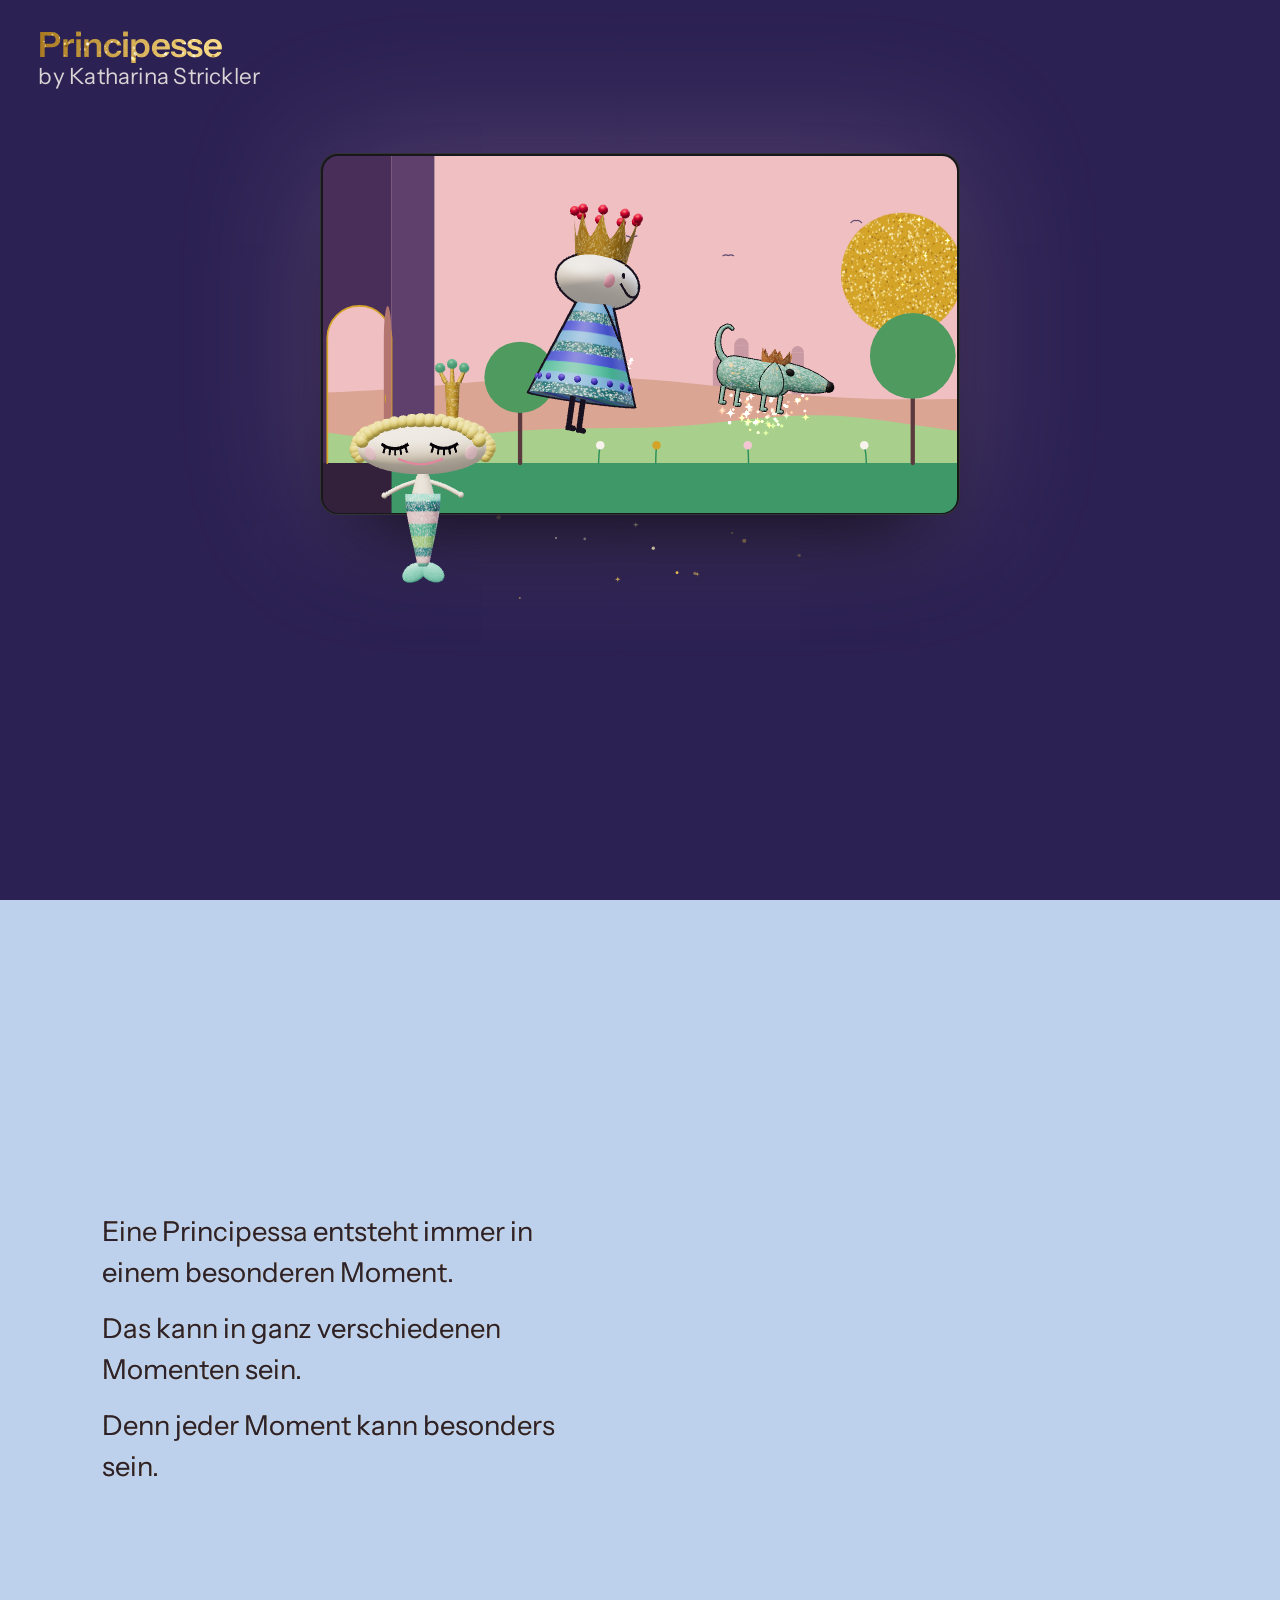
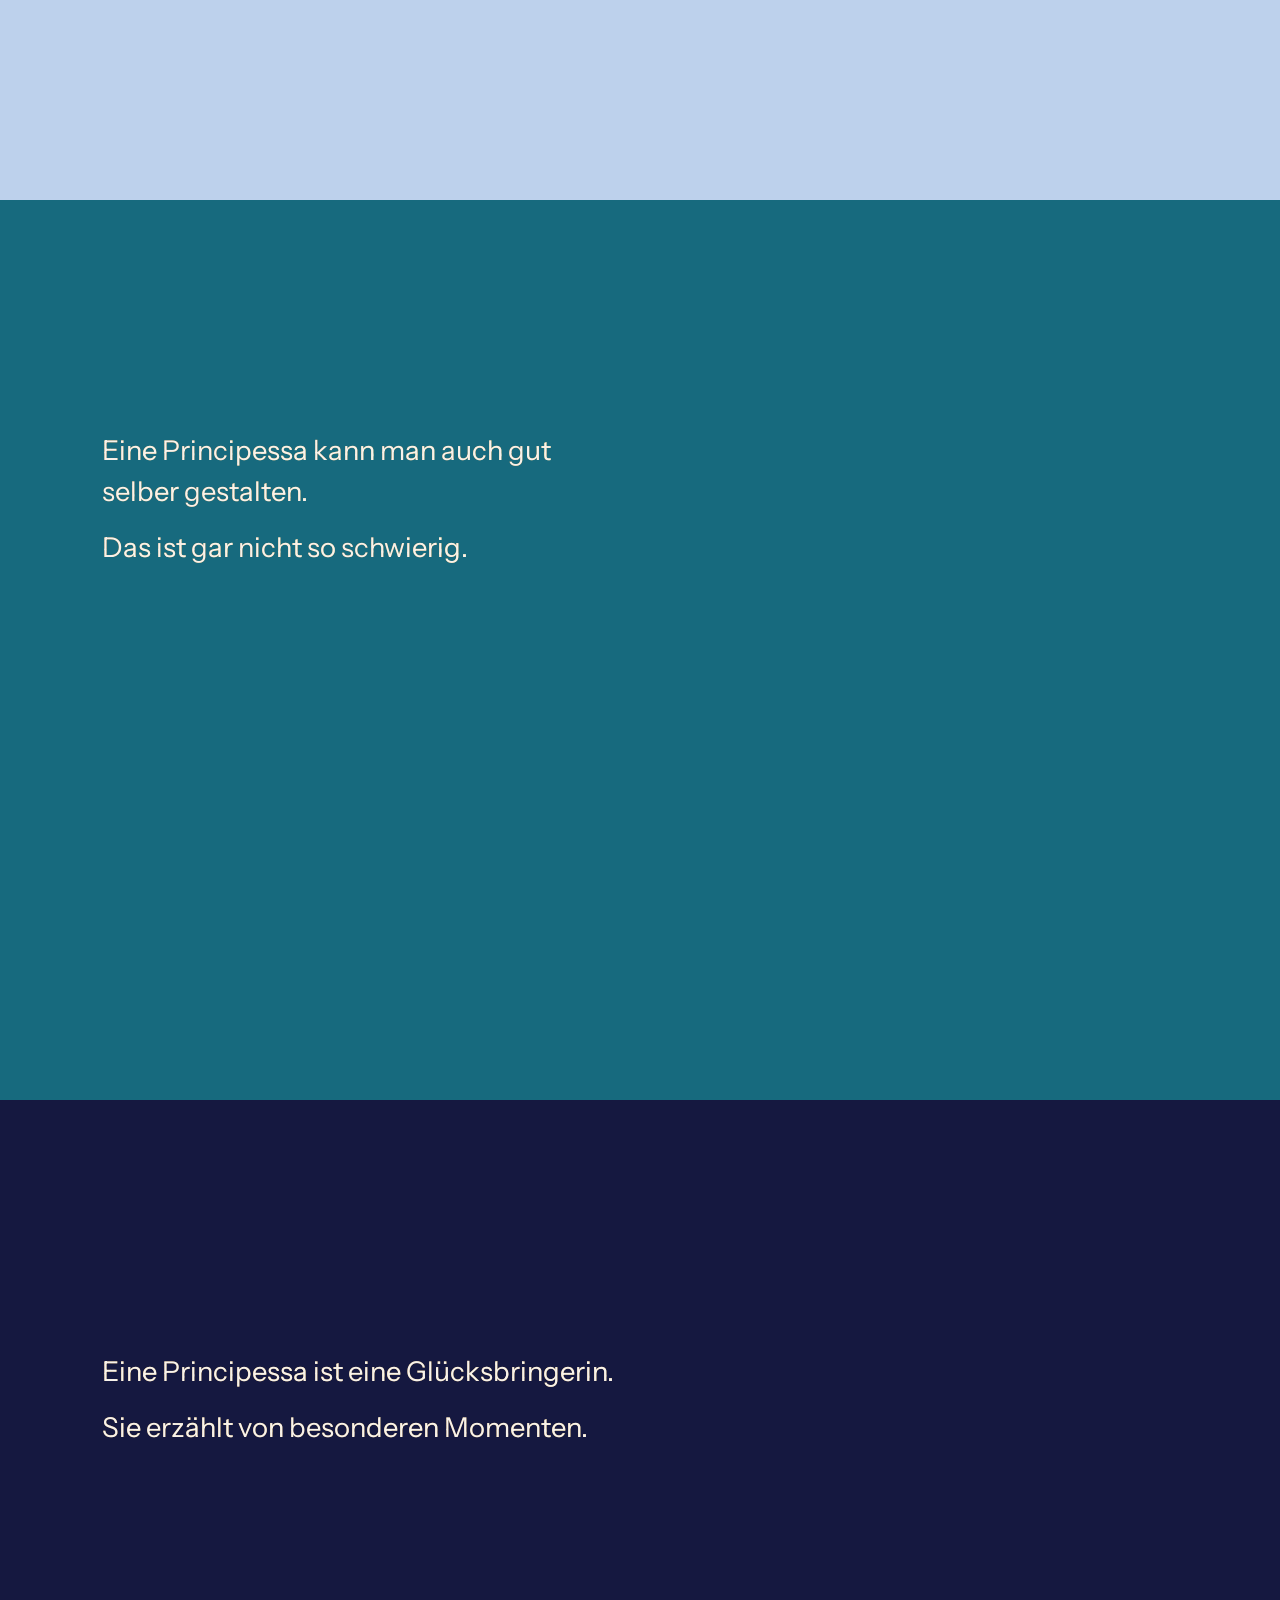
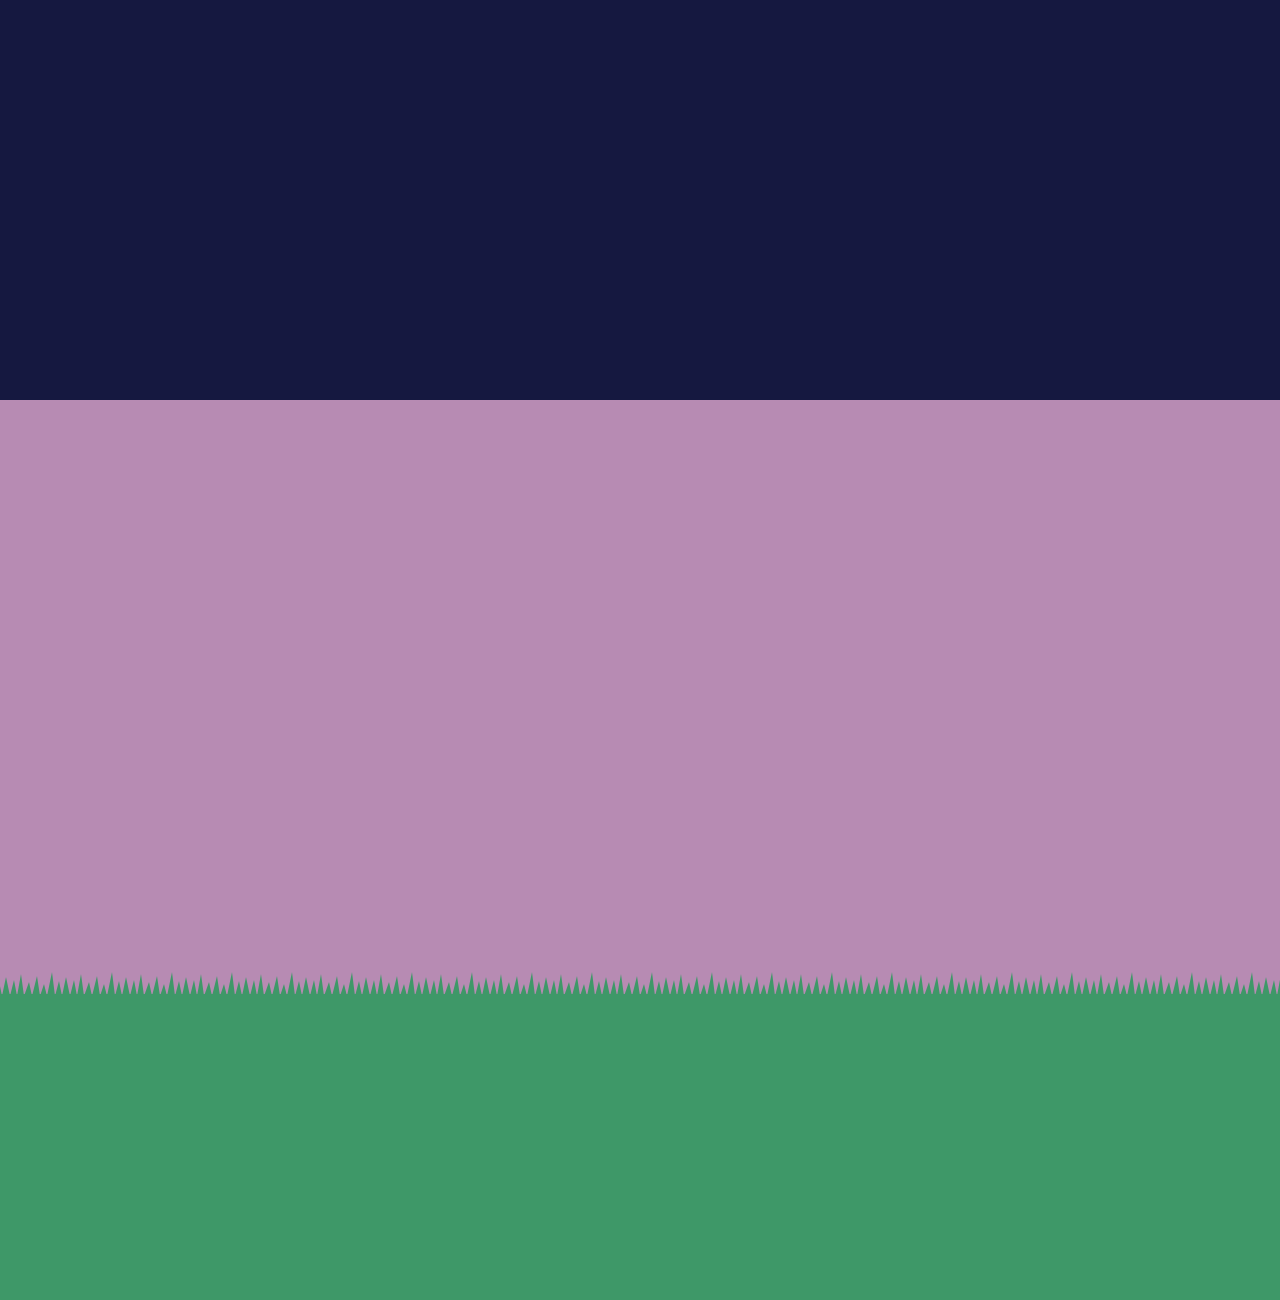
==== commit 7ff69203: "Titel erscheint nicht mehr beim Laden; Aufglitzern vor dem Ausblenden kräftiger - «Der Zauber des Au" ====
--- a/index.html
+++ b/index.html
@@ -9,8 +9,8 @@
 <link rel="preconnect" href="https://fonts.googleapis.com">
 <link rel="preconnect" href="https://fonts.gstatic.com" crossorigin>
 <link href="https://fonts.googleapis.com/css2?family=Cinzel+Decorative:wght@700;900&family=Fraunces:ital,opsz,wght,SOFT@0,9..144,300..700,100;1,9..144,300..700,100&family=Instrument+Sans:wght@400;500;600&display=swap" rel="stylesheet">
-<link rel="stylesheet" href="style.css?v=202611081420">
-<script type="importmap">{"imports":{"three":"./vendor/three.module.min.js","three/addons/":"./vendor/addons/","./js/figur.js":"./js/figur.js?v=202611081420","./js/auftakt.js":"./js/auftakt.js?v=202611081420","./js/zauber.js":"./js/zauber.js?v=202611081420","./js/bestellen.js":"./js/bestellen.js?v=202611081420","./js/hintergrund.js":"./js/hintergrund.js?v=202611081420"}}</script>
+<link rel="stylesheet" href="style.css?v=202611081440">
+<script type="importmap">{"imports":{"three":"./vendor/three.module.min.js","three/addons/":"./vendor/addons/","./js/figur.js":"./js/figur.js?v=202611081440","./js/auftakt.js":"./js/auftakt.js?v=202611081440","./js/zauber.js":"./js/zauber.js?v=202611081440","./js/bestellen.js":"./js/bestellen.js?v=202611081440","./js/hintergrund.js":"./js/hintergrund.js?v=202611081440"}}</script>
 </head>
 <body>
 <canvas id="staub" aria-hidden="true"></canvas>
@@ -74,9 +74,9 @@
                 <svg class="bild" viewBox="0 0 200 200" aria-hidden="true">
                   <ellipse cx="100" cy="184" rx="66" ry="6" fill="rgba(60,40,20,.14)"/>
                   <defs><clipPath id="kartenecke"><rect x="-34" y="-48" width="68" height="96" rx="3"/></clipPath></defs>
-                  <g transform="translate(72 100) rotate(-12)"><image href="assets/karte-streifen.jpg?v=202611081420" x="-34" y="-48" width="68" height="96" preserveAspectRatio="xMidYMid slice" clip-path="url(#kartenecke)"/><rect x="-34" y="-48" width="68" height="96" rx="3" fill="none" stroke="#d4a429" stroke-width="1.1"/></g>
-                  <g transform="translate(128 98) rotate(10)"><image href="assets/karte-meerjungfrau.jpg?v=202611081420" x="-34" y="-48" width="68" height="96" preserveAspectRatio="xMidYMid slice" clip-path="url(#kartenecke)"/><rect x="-34" y="-48" width="68" height="96" rx="3" fill="none" stroke="#d4a429" stroke-width="1.1"/></g>
-                  <g transform="translate(100 106) scale(1.08)"><image href="assets/karte-tupfen.jpg?v=202611081420" x="-34" y="-48" width="68" height="96" preserveAspectRatio="xMidYMid slice" clip-path="url(#kartenecke)"/><rect x="-34" y="-48" width="68" height="96" rx="3" fill="none" stroke="#d4a429" stroke-width="1.3"/></g>
+                  <g transform="translate(72 100) rotate(-12)"><image href="assets/karte-streifen.jpg?v=202611081440" x="-34" y="-48" width="68" height="96" preserveAspectRatio="xMidYMid slice" clip-path="url(#kartenecke)"/><rect x="-34" y="-48" width="68" height="96" rx="3" fill="none" stroke="#d4a429" stroke-width="1.1"/></g>
+                  <g transform="translate(128 98) rotate(10)"><image href="assets/karte-meerjungfrau.jpg?v=202611081440" x="-34" y="-48" width="68" height="96" preserveAspectRatio="xMidYMid slice" clip-path="url(#kartenecke)"/><rect x="-34" y="-48" width="68" height="96" rx="3" fill="none" stroke="#d4a429" stroke-width="1.1"/></g>
+                  <g transform="translate(100 106) scale(1.08)"><image href="assets/karte-tupfen.jpg?v=202611081440" x="-34" y="-48" width="68" height="96" preserveAspectRatio="xMidYMid slice" clip-path="url(#kartenecke)"/><rect x="-34" y="-48" width="68" height="96" rx="3" fill="none" stroke="#d4a429" stroke-width="1.3"/></g>
                 </svg>
                 <span class="produkt-name">Karten</span>
                 <span class="produkt-text">Postkarten mit Glitzerdruck</span>
@@ -97,7 +97,7 @@
                   <g class="tasche-koerper">
                     <path d="M64 74 C64 22 96 22 96 74 M104 74 C104 22 136 22 136 74" fill="none" stroke="#5a3780" stroke-width="7" stroke-linecap="round"/>
                     <path d="M44 72 H156 L163 184 H37 Z" fill="#7b4f9e" stroke="#5a3780" stroke-width="1.5" stroke-linejoin="round"/>
-                    <image href="assets/hund-figur.png?v=202611081420" x="62" y="104" width="76" height="53"/>
+                    <image href="assets/hund-figur.png?v=202611081440" x="62" y="104" width="76" height="53"/>
                   </g>
                 </svg>
                 <span class="produkt-name">Tasche</span>
@@ -121,9 +121,9 @@
                   <ellipse cx="100" cy="186" rx="58" ry="6" fill="rgba(60,40,20,.14)"/>
                   <path class="shirt-stoff" d="M62 34 L84 26 Q100 40 116 26 L138 34 L172 62 L152 84 L140 74 V180 H60 V74 L48 84 L28 62 Z" fill="#1e1a4c" stroke="rgba(0,0,0,.14)" stroke-width="1.5" stroke-linejoin="round"/>
                   <path d="M84 26 Q100 40 116 26" fill="none" stroke="rgba(0,0,0,.14)" stroke-width="3"/>
-                  <g class="motiv" data-motiv="Tupfen" style="display:none"><image href="assets/tupfen-figur.png?v=202611081420" x="82.0" y="62.0" width="36.0" height="60.0"/></g>
-                  <g class="motiv" data-motiv="Streifen" style="display:none"><image href="assets/streifen-figur.png?v=202611081420" x="80.2" y="62.0" width="39.6" height="60.0"/></g>
-                  <g class="motiv" data-motiv="Meerjungfrau"><image href="assets/meerjungfrau-figur.png?v=202611081420" x="80.2" y="62.0" width="39.6" height="60.0"/></g>
+                  <g class="motiv" data-motiv="Tupfen" style="display:none"><image href="assets/tupfen-figur.png?v=202611081440" x="82.0" y="62.0" width="36.0" height="60.0"/></g>
+                  <g class="motiv" data-motiv="Streifen" style="display:none"><image href="assets/streifen-figur.png?v=202611081440" x="80.2" y="62.0" width="39.6" height="60.0"/></g>
+                  <g class="motiv" data-motiv="Meerjungfrau"><image href="assets/meerjungfrau-figur.png?v=202611081440" x="80.2" y="62.0" width="39.6" height="60.0"/></g>
                 </svg>
                 <span class="produkt-name">Shirt</span>
                 <span class="produkt-text">Weiches Baumwollshirt</span>
@@ -139,7 +139,7 @@
                   <label class="pille"><input type="radio" name="shirt-groesse" value="104"><span>104</span></label><label class="pille"><input type="radio" name="shirt-groesse" value="116"><span>116</span></label><label class="pille"><input type="radio" name="shirt-groesse" value="128"><span>128</span></label><label class="pille"><input type="radio" name="shirt-groesse" value="140"><span>140</span></label><label class="pille"><input type="radio" name="shirt-groesse" value="152"><span>152</span></label><label class="pille"><input type="radio" name="shirt-groesse" value="XS"><span>XS</span></label><label class="pille"><input type="radio" name="shirt-groesse" value="S"><span>S</span></label><label class="pille"><input type="radio" name="shirt-groesse" value="M" checked><span>M</span></label><label class="pille"><input type="radio" name="shirt-groesse" value="L"><span>L</span></label><label class="pille"><input type="radio" name="shirt-groesse" value="XL"><span>XL</span></label><label class="pille"><input type="radio" name="shirt-groesse" value="XXL"><span>XXL</span></label>
                 </div>
                 <div class="option motive" role="radiogroup" aria-label="Motiv"><span class="option-titel">Motiv</span>
-                  <label class="motivwahl" title="Tupfenkleid"><input type="radio" name="shirt-motiv" value="Tupfen"><svg viewBox="0 0 60 60" aria-hidden="true"><image href="assets/tupfen-figur.png?v=202611081420" x="13.2" y="2.0" width="33.6" height="56.0"/></svg><em>Tupfen</em></label><label class="motivwahl" title="Streifenkleid"><input type="radio" name="shirt-motiv" value="Streifen"><svg viewBox="0 0 60 60" aria-hidden="true"><image href="assets/streifen-figur.png?v=202611081420" x="11.5" y="2.0" width="36.9" height="56.0"/></svg><em>Streifen</em></label><label class="motivwahl" title="Meerjungfrau"><input type="radio" name="shirt-motiv" value="Meerjungfrau" checked><svg viewBox="0 0 60 60" aria-hidden="true"><image href="assets/meerjungfrau-figur.png?v=202611081420" x="11.5" y="2.0" width="36.9" height="56.0"/></svg><em>Meerjungfrau</em></label>
+                  <label class="motivwahl" title="Tupfenkleid"><input type="radio" name="shirt-motiv" value="Tupfen"><svg viewBox="0 0 60 60" aria-hidden="true"><image href="assets/tupfen-figur.png?v=202611081440" x="13.2" y="2.0" width="33.6" height="56.0"/></svg><em>Tupfen</em></label><label class="motivwahl" title="Streifenkleid"><input type="radio" name="shirt-motiv" value="Streifen"><svg viewBox="0 0 60 60" aria-hidden="true"><image href="assets/streifen-figur.png?v=202611081440" x="11.5" y="2.0" width="36.9" height="56.0"/></svg><em>Streifen</em></label><label class="motivwahl" title="Meerjungfrau"><input type="radio" name="shirt-motiv" value="Meerjungfrau" checked><svg viewBox="0 0 60 60" aria-hidden="true"><image href="assets/meerjungfrau-figur.png?v=202611081440" x="11.5" y="2.0" width="36.9" height="56.0"/></svg><em>Meerjungfrau</em></label>
                 </div>
               </div>
             </section>
@@ -163,6 +163,6 @@
   </section>
 </main>
 
-<script type="module" src="js/main.js?v=202611081420"></script>
+<script type="module" src="js/main.js?v=202611081440"></script>
 </body>
 </html>
--- a/style.css
+++ b/style.css
@@ -611,3 +611,16 @@
 }
 
 .auftakt-titel .satz + .satz { margin-top: .1em; }
+
+/* Der Titel bleibt verborgen, bis er erwacht (sonst steht er beim Laden kurz da, bevor zauber.js die Wörter vorbereitet) */
+.auftakt-titel:not(.erwacht) { visibility: hidden; }
+/* Beim Aufglitzern vor dem Ausblenden strahlt der Titel kräftiger: goldener Lichthof um jedes Wort */
+.auftakt-titel.erwacht.welle-a .wort, .auftakt-titel.erwacht.welle-b .wort {
+  animation: aufglitzern-a 1.4s ease calc(var(--i) * 60ms) both, titelstrahl 1.8s ease calc(var(--i) * 60ms) both;
+}
+@keyframes titelstrahl {
+  0% { filter: drop-shadow(0 0 0 rgba(255, 220, 120, 0)); }
+  35% { filter: drop-shadow(0 0 10px rgba(255, 224, 130, .95)) drop-shadow(0 0 22px rgba(255, 196, 80, .6)); }
+  100% { filter: drop-shadow(0 0 0 rgba(255, 220, 120, 0)); }
+}
+.auftakt-titel ~ .funkelstern, #augenblick .funkelstern { z-index: 3; }
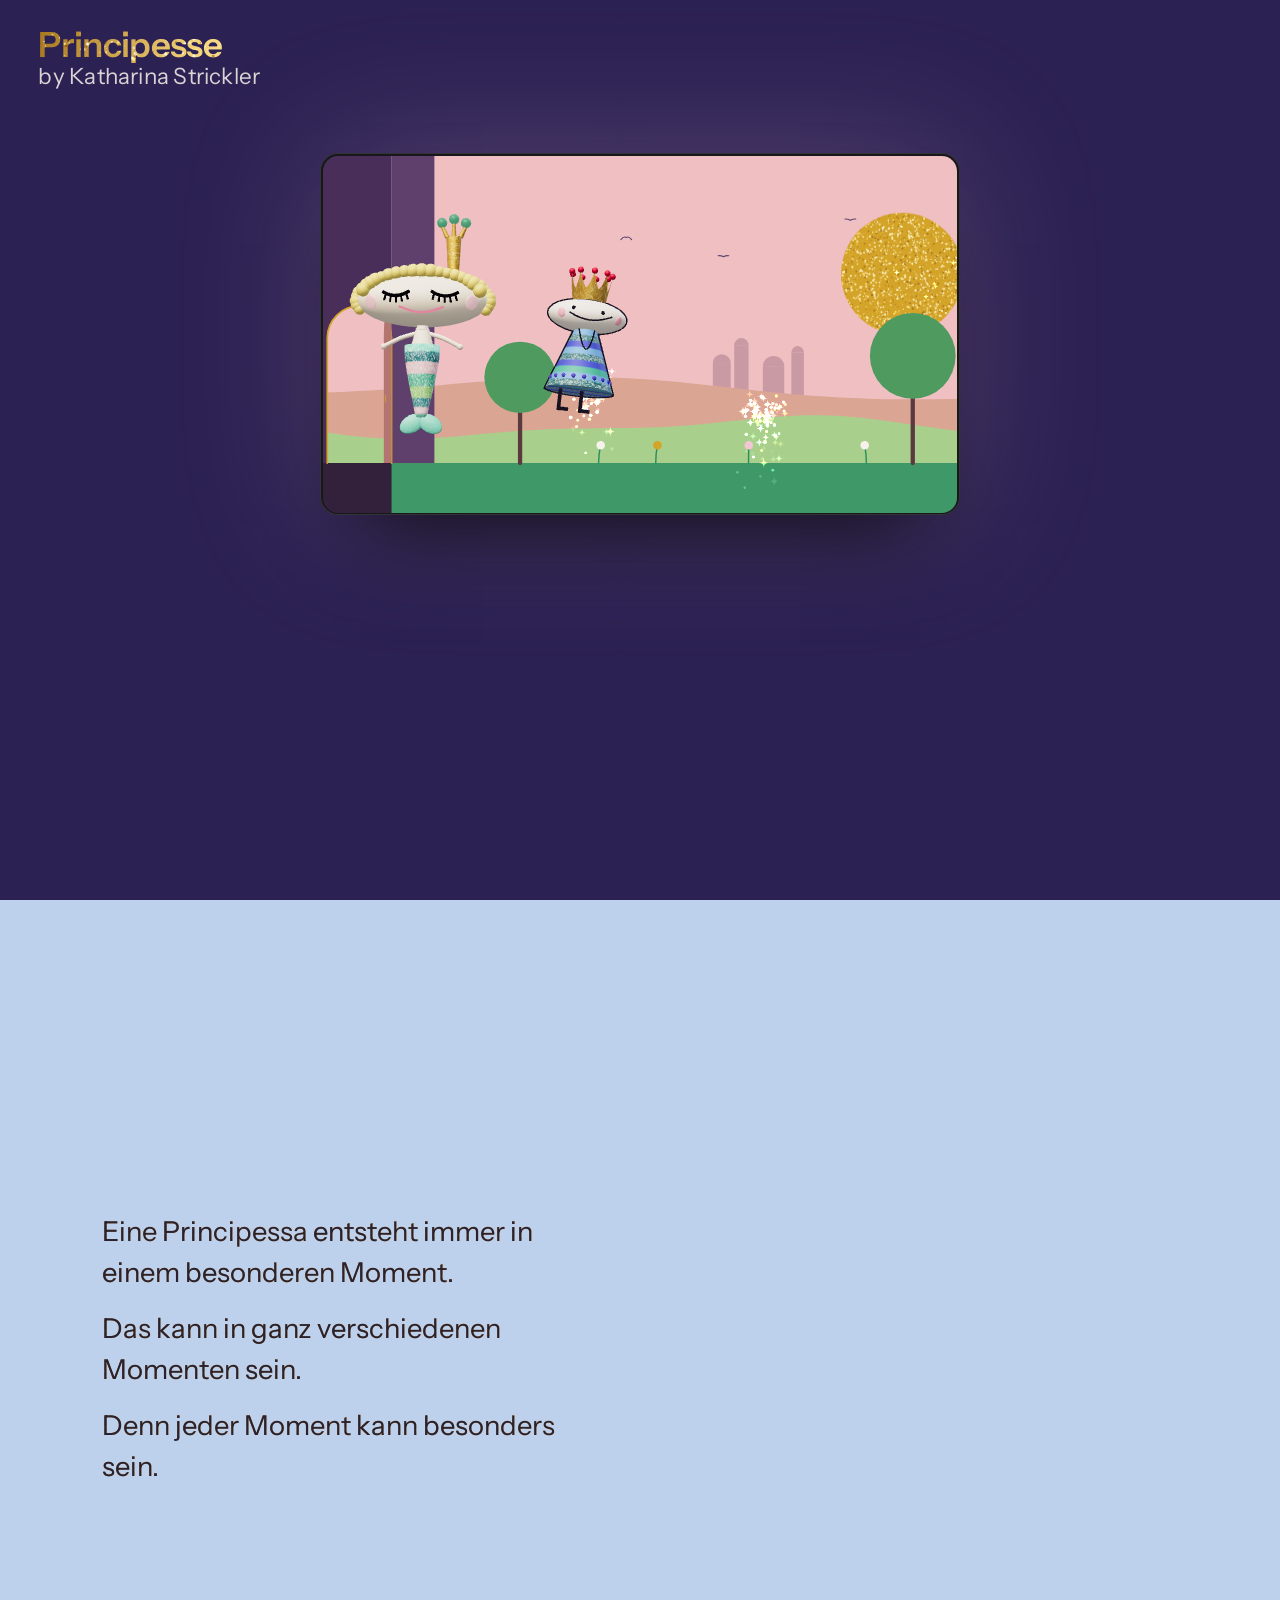
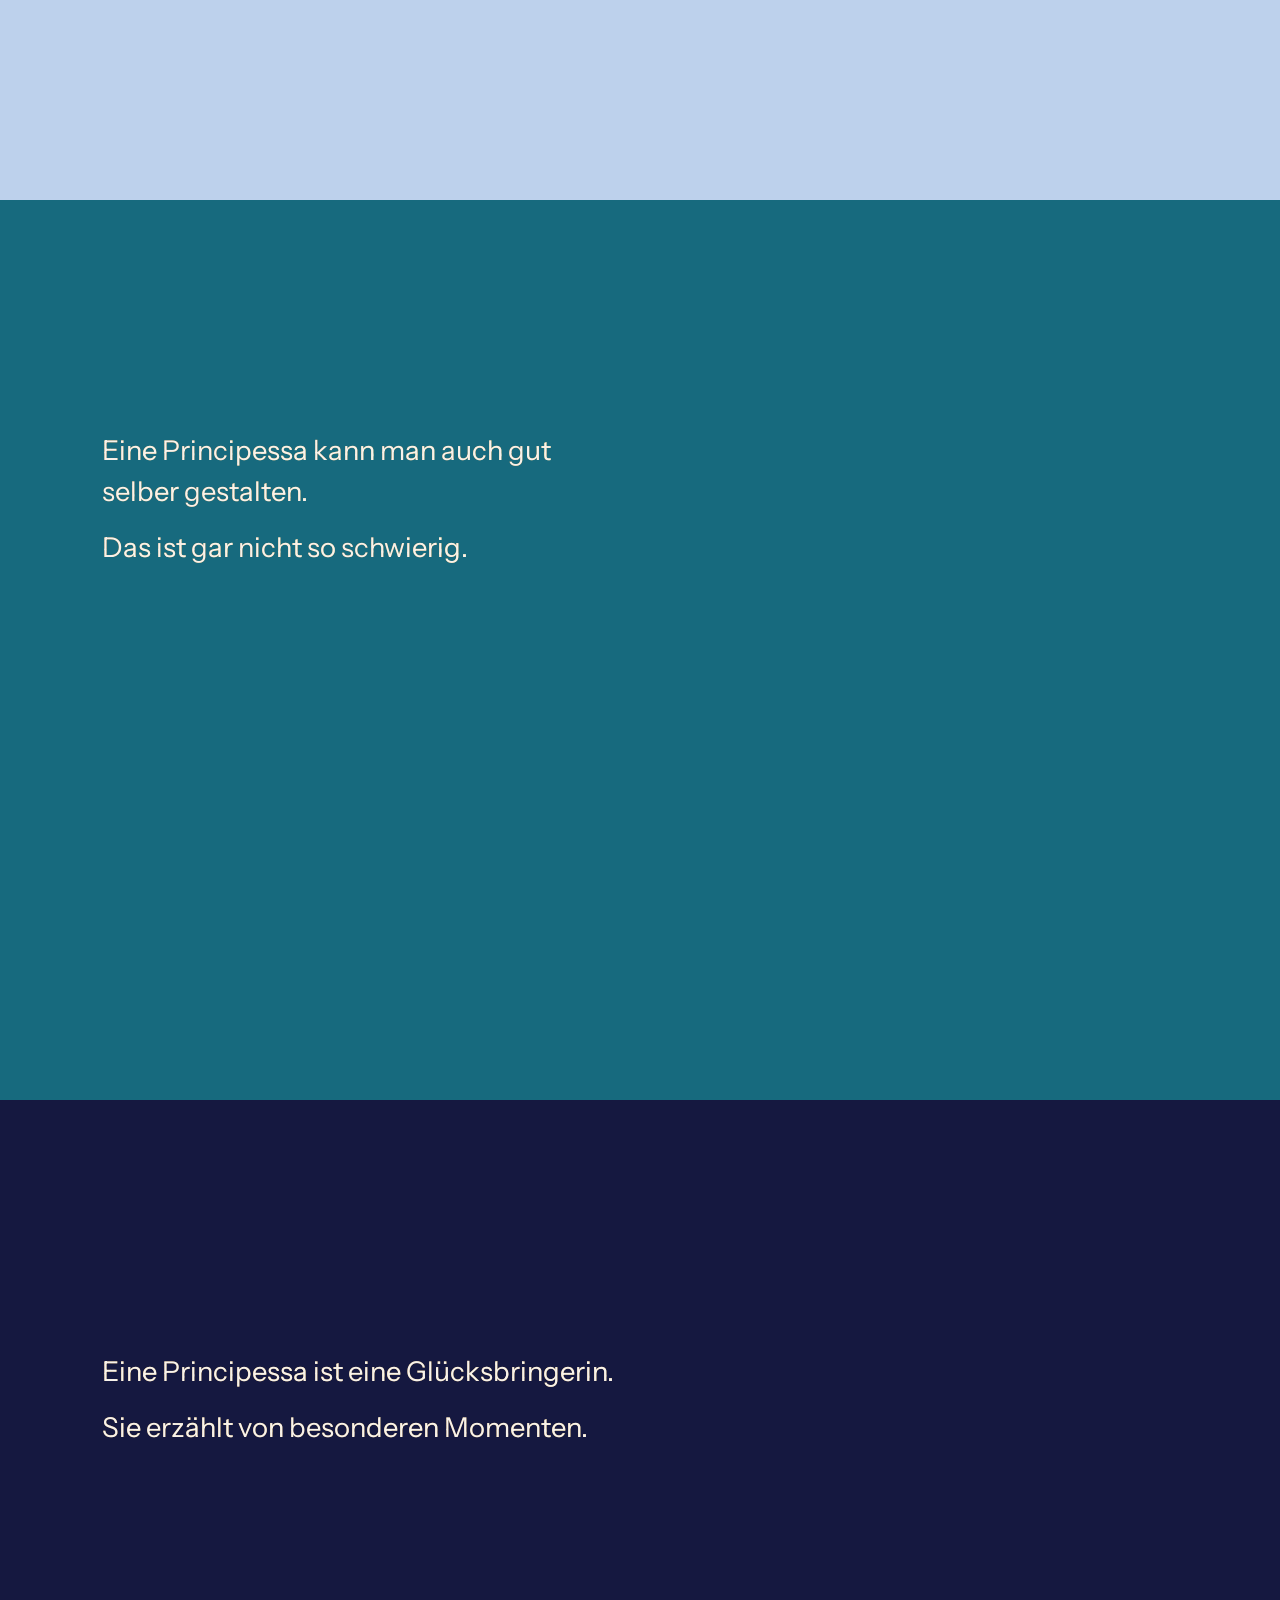
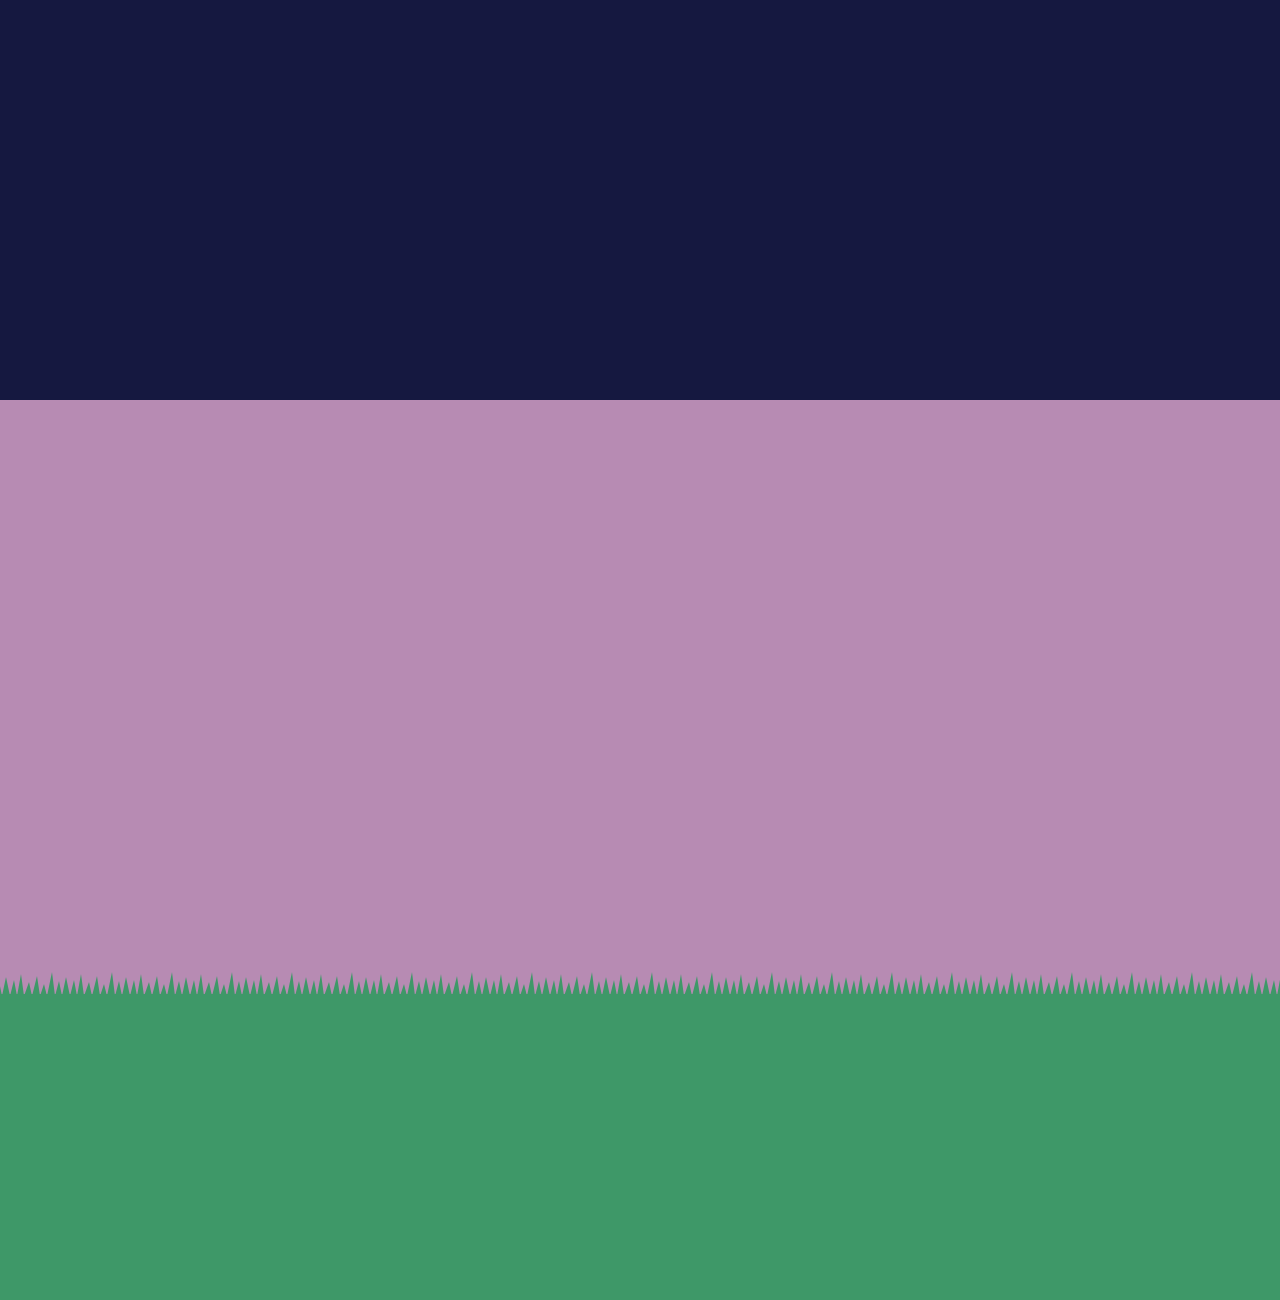
==== commit af369175: "Neuer Bestellsatz; Tasche mit Farb- und Motivwahl Bestellsatz: «Wer eine Principessa möchte, die bei" ====
--- a/index.html
+++ b/index.html
@@ -9,8 +9,8 @@
 <link rel="preconnect" href="https://fonts.googleapis.com">
 <link rel="preconnect" href="https://fonts.gstatic.com" crossorigin>
 <link href="https://fonts.googleapis.com/css2?family=Cinzel+Decorative:wght@700;900&family=Fraunces:ital,opsz,wght,SOFT@0,9..144,300..700,100;1,9..144,300..700,100&family=Instrument+Sans:wght@400;500;600&display=swap" rel="stylesheet">
-<link rel="stylesheet" href="style.css?v=202611081440">
-<script type="importmap">{"imports":{"three":"./vendor/three.module.min.js","three/addons/":"./vendor/addons/","./js/figur.js":"./js/figur.js?v=202611081440","./js/auftakt.js":"./js/auftakt.js?v=202611081440","./js/zauber.js":"./js/zauber.js?v=202611081440","./js/bestellen.js":"./js/bestellen.js?v=202611081440","./js/hintergrund.js":"./js/hintergrund.js?v=202611081440"}}</script>
+<link rel="stylesheet" href="style.css?v=202611081530">
+<script type="importmap">{"imports":{"three":"./vendor/three.module.min.js","three/addons/":"./vendor/addons/","./js/figur.js":"./js/figur.js?v=202611081530","./js/auftakt.js":"./js/auftakt.js?v=202611081530","./js/zauber.js":"./js/zauber.js?v=202611081530","./js/bestellen.js":"./js/bestellen.js?v=202611081530","./js/hintergrund.js":"./js/hintergrund.js?v=202611081530"}}</script>
 </head>
 <body>
 <canvas id="staub" aria-hidden="true"></canvas>
@@ -57,7 +57,7 @@
 
   <section class="ebene" id="ankommen">
     <div class="inhalt mitte">
-      <p class="zauber"><span class="satz">Wer eine Principessa will, die ich gemacht habe, kann sie <a class="bestellen" href="#bestellkarte" aria-controls="bestellkarte" aria-expanded="false">hier bestellen</a></span></p>
+      <p class="zauber"><span class="satz">Wer eine Principessa möchte, die bei mir entstanden ist, kann sie <a class="bestellen" href="#bestellkarte" aria-controls="bestellkarte" aria-expanded="false">hier bestellen</a></span></p>
     </div>
     <div class="boden" id="boden"></div>
     <div class="bestellkarte" id="bestellkarte" hidden>
@@ -74,9 +74,9 @@
                 <svg class="bild" viewBox="0 0 200 200" aria-hidden="true">
                   <ellipse cx="100" cy="184" rx="66" ry="6" fill="rgba(60,40,20,.14)"/>
                   <defs><clipPath id="kartenecke"><rect x="-34" y="-48" width="68" height="96" rx="3"/></clipPath></defs>
-                  <g transform="translate(72 100) rotate(-12)"><image href="assets/karte-streifen.jpg?v=202611081440" x="-34" y="-48" width="68" height="96" preserveAspectRatio="xMidYMid slice" clip-path="url(#kartenecke)"/><rect x="-34" y="-48" width="68" height="96" rx="3" fill="none" stroke="#d4a429" stroke-width="1.1"/></g>
-                  <g transform="translate(128 98) rotate(10)"><image href="assets/karte-meerjungfrau.jpg?v=202611081440" x="-34" y="-48" width="68" height="96" preserveAspectRatio="xMidYMid slice" clip-path="url(#kartenecke)"/><rect x="-34" y="-48" width="68" height="96" rx="3" fill="none" stroke="#d4a429" stroke-width="1.1"/></g>
-                  <g transform="translate(100 106) scale(1.08)"><image href="assets/karte-tupfen.jpg?v=202611081440" x="-34" y="-48" width="68" height="96" preserveAspectRatio="xMidYMid slice" clip-path="url(#kartenecke)"/><rect x="-34" y="-48" width="68" height="96" rx="3" fill="none" stroke="#d4a429" stroke-width="1.3"/></g>
+                  <g transform="translate(72 100) rotate(-12)"><image href="assets/karte-streifen.jpg?v=202611081530" x="-34" y="-48" width="68" height="96" preserveAspectRatio="xMidYMid slice" clip-path="url(#kartenecke)"/><rect x="-34" y="-48" width="68" height="96" rx="3" fill="none" stroke="#d4a429" stroke-width="1.1"/></g>
+                  <g transform="translate(128 98) rotate(10)"><image href="assets/karte-meerjungfrau.jpg?v=202611081530" x="-34" y="-48" width="68" height="96" preserveAspectRatio="xMidYMid slice" clip-path="url(#kartenecke)"/><rect x="-34" y="-48" width="68" height="96" rx="3" fill="none" stroke="#d4a429" stroke-width="1.1"/></g>
+                  <g transform="translate(100 106) scale(1.08)"><image href="assets/karte-tupfen.jpg?v=202611081530" x="-34" y="-48" width="68" height="96" preserveAspectRatio="xMidYMid slice" clip-path="url(#kartenecke)"/><rect x="-34" y="-48" width="68" height="96" rx="3" fill="none" stroke="#d4a429" stroke-width="1.3"/></g>
                 </svg>
                 <span class="produkt-name">Karten</span>
                 <span class="produkt-text">Postkarten mit Glitzerdruck</span>
@@ -95,20 +95,32 @@
                 <svg class="bild" viewBox="0 0 200 200" aria-hidden="true">
                   <ellipse cx="100" cy="186" rx="66" ry="6" fill="rgba(60,40,20,.14)"/>
                   <g class="tasche-koerper">
-                    <path d="M64 74 C64 22 96 22 96 74 M104 74 C104 22 136 22 136 74" fill="none" stroke="#5a3780" stroke-width="7" stroke-linecap="round"/>
-                    <path d="M44 72 H156 L163 184 H37 Z" fill="#7b4f9e" stroke="#5a3780" stroke-width="1.5" stroke-linejoin="round"/>
-                    <image href="assets/hund-figur.png?v=202611081440" x="62" y="104" width="76" height="53"/>
+                    <path class="tasche-henkel" d="M64 74 C64 22 96 22 96 74 M104 74 C104 22 136 22 136 74" fill="none" stroke="#5a3780" stroke-width="7" stroke-linecap="round"/>
+                    <path class="tasche-stoff" d="M44 72 H156 L163 184 H37 Z" fill="#7b4f9e" stroke="#5a3780" stroke-width="1.5" stroke-linejoin="round"/>
+                    <g class="tasche-motiv" data-motiv="Hund"><image href="assets/hund-figur.png?v=202611081530" x="62" y="104" width="76" height="53"/></g>
+                    <g class="tasche-motiv" data-motiv="Tupfen" style="display:none"><image href="assets/tupfen-figur.png?v=202611081530" x="80.8" y="96" width="38.4" height="64"/></g>
+                    <g class="tasche-motiv" data-motiv="Streifen" style="display:none"><image href="assets/streifen-figur.png?v=202611081530" x="78.9" y="96" width="42.2" height="64"/></g>
+                    <g class="tasche-motiv" data-motiv="Meerjungfrau" style="display:none"><image href="assets/meerjungfrau-figur.png?v=202611081530" x="78.9" y="96" width="42.2" height="64"/></g>
                   </g>
                 </svg>
                 <span class="produkt-name">Tasche</span>
-                <span class="produkt-text">Stofftasche mit Hund, lila</span>
+                <span class="produkt-text">Stofftasche</span>
               </label>
               <div class="optionen">
+                <div class="option" role="radiogroup" aria-label="Farbe"><span class="option-titel">Farbe</span>
+                  <label class="tupfer" style="--f:#7b4f9e" title="Lila"><input type="radio" name="tasche-farbe" value="Lila" checked><span></span><em>Lila</em></label>
+                  <label class="tupfer" style="--f:#1e1a4c" title="Nachtblau"><input type="radio" name="tasche-farbe" value="Nachtblau"><span></span><em>Nachtblau</em></label>
+                  <label class="tupfer" style="--f:#f2c4d2" title="Rosa"><input type="radio" name="tasche-farbe" value="Rosa"><span></span><em>Rosa</em></label>
+                  <label class="tupfer" style="--f:#ece3d0" title="Natur"><input type="radio" name="tasche-farbe" value="Natur"><span></span><em>Natur</em></label>
+                </div>
                 <div class="option" role="radiogroup" aria-label="Grösse"><span class="option-titel">Grösse</span>
                   <label class="pille"><input type="radio" name="tasche-groesse" value="klein"><span>klein</span></label><label class="pille"><input type="radio" name="tasche-groesse" value="gross" checked><span>gross</span></label>
                 </div>
                 <div class="option" role="radiogroup" aria-label="Anzahl"><span class="option-titel">Anzahl</span>
                   <label class="pille"><input type="radio" name="tasche-anzahl" value="3 Stück" checked><span>3 Stück</span></label><label class="pille"><input type="radio" name="tasche-anzahl" value="5 Stück"><span>5 Stück</span></label><label class="pille"><input type="radio" name="tasche-anzahl" value="10 Stück"><span>10 Stück</span></label>
+                </div>
+                <div class="option motive" role="radiogroup" aria-label="Motiv"><span class="option-titel">Motiv</span>
+                  <label class="motivwahl" title="Hund"><input type="radio" name="tasche-motiv" value="Hund" checked><svg viewBox="0 0 60 60" aria-hidden="true"><image href="assets/hund-figur.png?v=202611081530" x="2.0" y="10.5" width="56.0" height="39.0"/></svg><em>Hund</em></label><label class="motivwahl" title="Tupfen"><input type="radio" name="tasche-motiv" value="Tupfen"><svg viewBox="0 0 60 60" aria-hidden="true"><image href="assets/tupfen-figur.png?v=202611081530" x="13.2" y="2.0" width="33.6" height="56.0"/></svg><em>Tupfen</em></label><label class="motivwahl" title="Streifen"><input type="radio" name="tasche-motiv" value="Streifen"><svg viewBox="0 0 60 60" aria-hidden="true"><image href="assets/streifen-figur.png?v=202611081530" x="11.5" y="2.0" width="36.9" height="56.0"/></svg><em>Streifen</em></label><label class="motivwahl" title="Meerjungfrau"><input type="radio" name="tasche-motiv" value="Meerjungfrau"><svg viewBox="0 0 60 60" aria-hidden="true"><image href="assets/meerjungfrau-figur.png?v=202611081530" x="11.5" y="2.0" width="36.9" height="56.0"/></svg><em>Meerjungfrau</em></label>
                 </div>
               </div>
             </section>
@@ -121,9 +133,9 @@
                   <ellipse cx="100" cy="186" rx="58" ry="6" fill="rgba(60,40,20,.14)"/>
                   <path class="shirt-stoff" d="M62 34 L84 26 Q100 40 116 26 L138 34 L172 62 L152 84 L140 74 V180 H60 V74 L48 84 L28 62 Z" fill="#1e1a4c" stroke="rgba(0,0,0,.14)" stroke-width="1.5" stroke-linejoin="round"/>
                   <path d="M84 26 Q100 40 116 26" fill="none" stroke="rgba(0,0,0,.14)" stroke-width="3"/>
-                  <g class="motiv" data-motiv="Tupfen" style="display:none"><image href="assets/tupfen-figur.png?v=202611081440" x="82.0" y="62.0" width="36.0" height="60.0"/></g>
-                  <g class="motiv" data-motiv="Streifen" style="display:none"><image href="assets/streifen-figur.png?v=202611081440" x="80.2" y="62.0" width="39.6" height="60.0"/></g>
-                  <g class="motiv" data-motiv="Meerjungfrau"><image href="assets/meerjungfrau-figur.png?v=202611081440" x="80.2" y="62.0" width="39.6" height="60.0"/></g>
+                  <g class="motiv" data-motiv="Tupfen" style="display:none"><image href="assets/tupfen-figur.png?v=202611081530" x="82.0" y="62.0" width="36.0" height="60.0"/></g>
+                  <g class="motiv" data-motiv="Streifen" style="display:none"><image href="assets/streifen-figur.png?v=202611081530" x="80.2" y="62.0" width="39.6" height="60.0"/></g>
+                  <g class="motiv" data-motiv="Meerjungfrau"><image href="assets/meerjungfrau-figur.png?v=202611081530" x="80.2" y="62.0" width="39.6" height="60.0"/></g>
                 </svg>
                 <span class="produkt-name">Shirt</span>
                 <span class="produkt-text">Weiches Baumwollshirt</span>
@@ -139,7 +151,7 @@
                   <label class="pille"><input type="radio" name="shirt-groesse" value="104"><span>104</span></label><label class="pille"><input type="radio" name="shirt-groesse" value="116"><span>116</span></label><label class="pille"><input type="radio" name="shirt-groesse" value="128"><span>128</span></label><label class="pille"><input type="radio" name="shirt-groesse" value="140"><span>140</span></label><label class="pille"><input type="radio" name="shirt-groesse" value="152"><span>152</span></label><label class="pille"><input type="radio" name="shirt-groesse" value="XS"><span>XS</span></label><label class="pille"><input type="radio" name="shirt-groesse" value="S"><span>S</span></label><label class="pille"><input type="radio" name="shirt-groesse" value="M" checked><span>M</span></label><label class="pille"><input type="radio" name="shirt-groesse" value="L"><span>L</span></label><label class="pille"><input type="radio" name="shirt-groesse" value="XL"><span>XL</span></label><label class="pille"><input type="radio" name="shirt-groesse" value="XXL"><span>XXL</span></label>
                 </div>
                 <div class="option motive" role="radiogroup" aria-label="Motiv"><span class="option-titel">Motiv</span>
-                  <label class="motivwahl" title="Tupfenkleid"><input type="radio" name="shirt-motiv" value="Tupfen"><svg viewBox="0 0 60 60" aria-hidden="true"><image href="assets/tupfen-figur.png?v=202611081440" x="13.2" y="2.0" width="33.6" height="56.0"/></svg><em>Tupfen</em></label><label class="motivwahl" title="Streifenkleid"><input type="radio" name="shirt-motiv" value="Streifen"><svg viewBox="0 0 60 60" aria-hidden="true"><image href="assets/streifen-figur.png?v=202611081440" x="11.5" y="2.0" width="36.9" height="56.0"/></svg><em>Streifen</em></label><label class="motivwahl" title="Meerjungfrau"><input type="radio" name="shirt-motiv" value="Meerjungfrau" checked><svg viewBox="0 0 60 60" aria-hidden="true"><image href="assets/meerjungfrau-figur.png?v=202611081440" x="11.5" y="2.0" width="36.9" height="56.0"/></svg><em>Meerjungfrau</em></label>
+                  <label class="motivwahl" title="Tupfenkleid"><input type="radio" name="shirt-motiv" value="Tupfen"><svg viewBox="0 0 60 60" aria-hidden="true"><image href="assets/tupfen-figur.png?v=202611081530" x="13.2" y="2.0" width="33.6" height="56.0"/></svg><em>Tupfen</em></label><label class="motivwahl" title="Streifenkleid"><input type="radio" name="shirt-motiv" value="Streifen"><svg viewBox="0 0 60 60" aria-hidden="true"><image href="assets/streifen-figur.png?v=202611081530" x="11.5" y="2.0" width="36.9" height="56.0"/></svg><em>Streifen</em></label><label class="motivwahl" title="Meerjungfrau"><input type="radio" name="shirt-motiv" value="Meerjungfrau" checked><svg viewBox="0 0 60 60" aria-hidden="true"><image href="assets/meerjungfrau-figur.png?v=202611081530" x="11.5" y="2.0" width="36.9" height="56.0"/></svg><em>Meerjungfrau</em></label>
                 </div>
               </div>
             </section>
@@ -163,6 +175,6 @@
   </section>
 </main>
 
-<script type="module" src="js/main.js?v=202611081440"></script>
+<script type="module" src="js/main.js?v=202611081530"></script>
 </body>
 </html>
--- a/style.css
+++ b/style.css
@@ -374,7 +374,7 @@
 .produkt.gewaehlt .haken::after { transform: rotate(45deg) scale(1); opacity: 1; }
 .wahl input:focus-visible ~ .haken { outline: 2px solid var(--gold); outline-offset: 3px; }
 .bild { width: 100%; max-width: 210px; height: auto; display: block; }
-.bild .stapel, .bild .tasche-koerper, .bild .shirt-stoff { transition: transform .3s var(--ease-out), fill .25s ease; }
+.bild .stapel, .bild .tasche-koerper, .bild .shirt-stoff, .bild .tasche-stoff, .bild .tasche-henkel { transition: transform .3s var(--ease-out), fill .25s ease, stroke .25s ease; }
 .produkt-name { font-family: var(--serif); font-style: italic; font-size: 1.35em; margin-top: .2rem; }
 .produkt-text { font-size: .85rem; opacity: .65; }
 
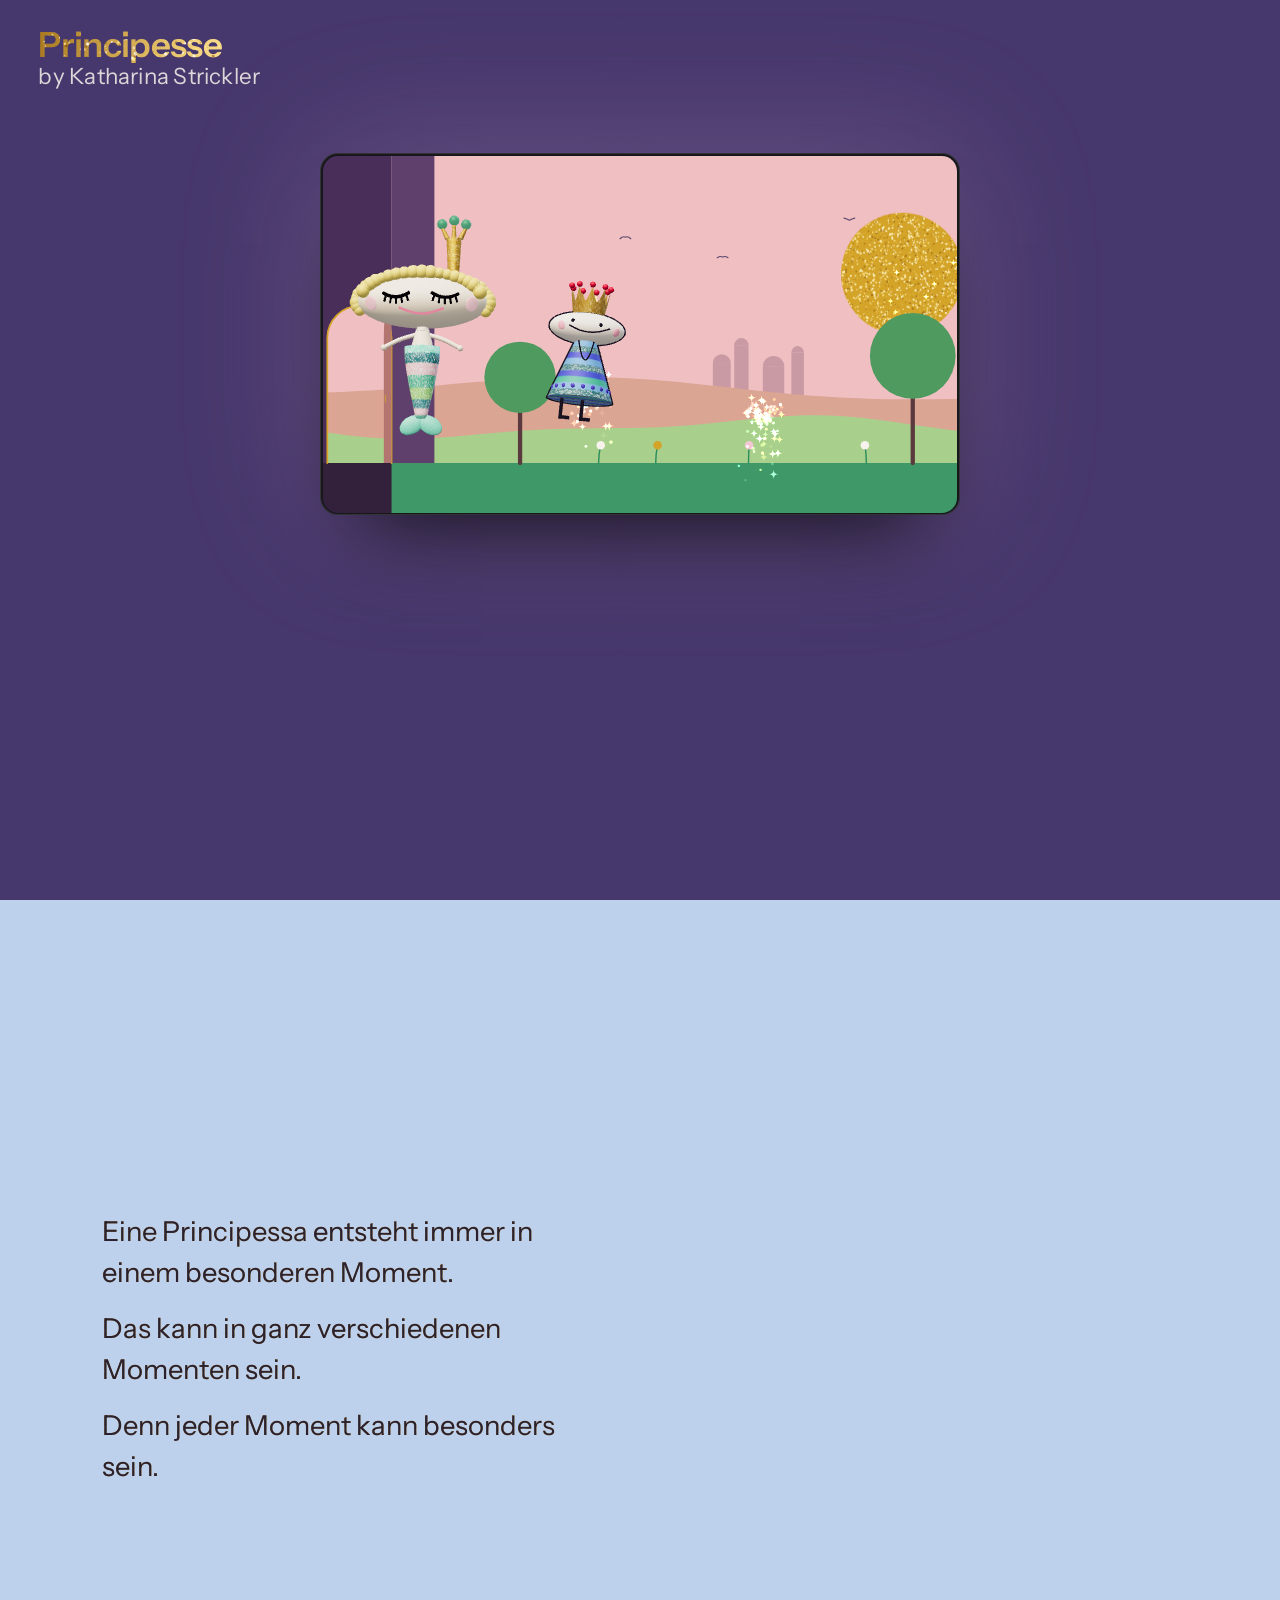
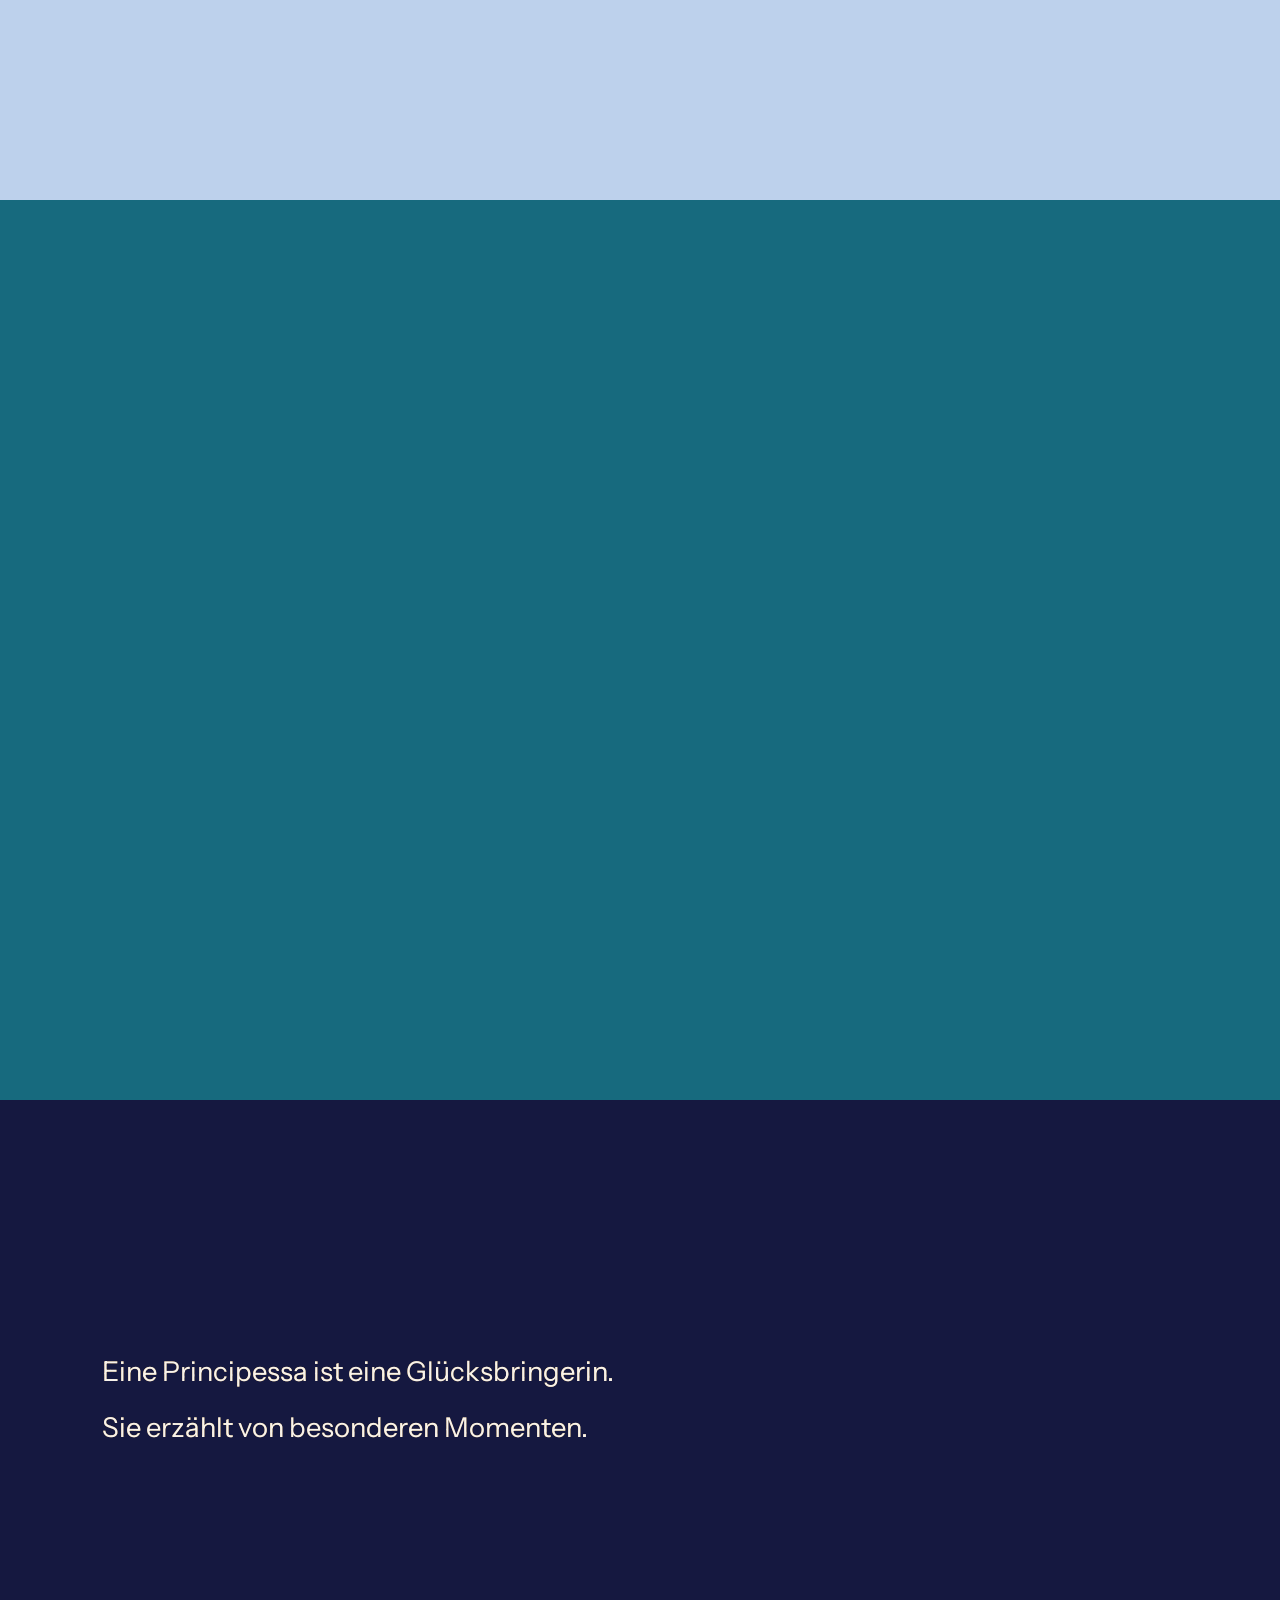
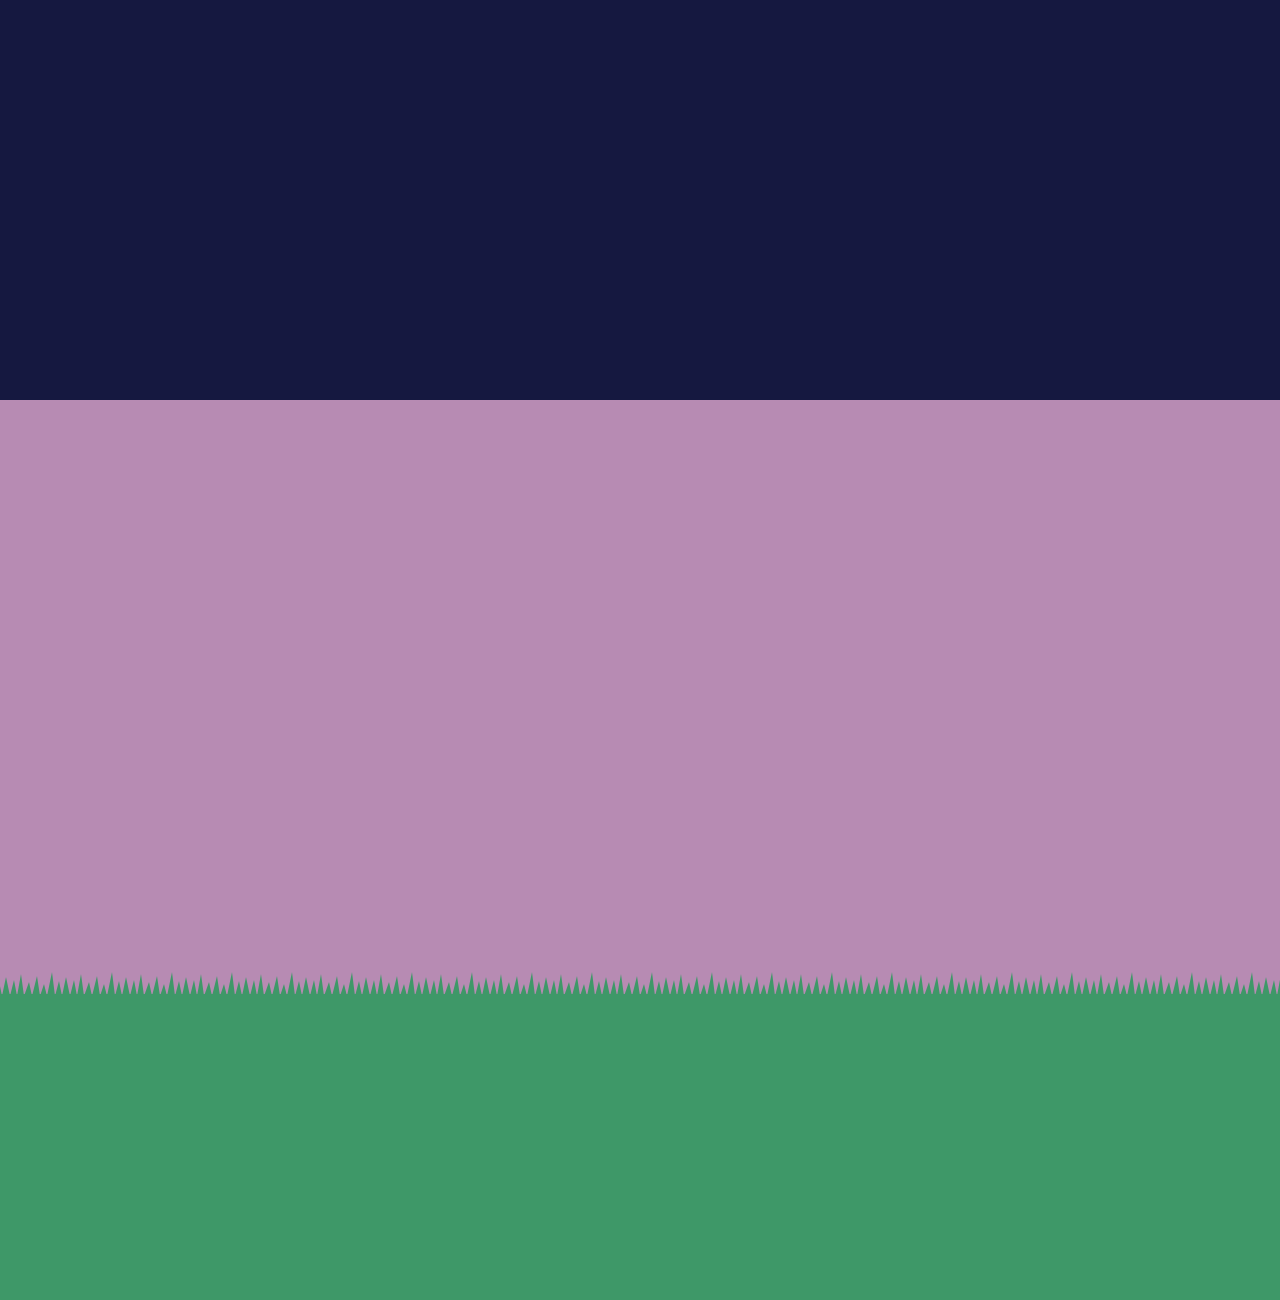
==== commit 5f884f13: "Auftakt: Seitenhintergrund hellt sich leicht auf, wenn es im Film Tag wird Co-Authored-By: Claude Op" ====
--- a/index.html
+++ b/index.html
@@ -9,8 +9,8 @@
 <link rel="preconnect" href="https://fonts.googleapis.com">
 <link rel="preconnect" href="https://fonts.gstatic.com" crossorigin>
 <link href="https://fonts.googleapis.com/css2?family=Cinzel+Decorative:wght@700;900&family=Fraunces:ital,opsz,wght,SOFT@0,9..144,300..700,100;1,9..144,300..700,100&family=Instrument+Sans:wght@400;500;600&display=swap" rel="stylesheet">
-<link rel="stylesheet" href="style.css?v=202611081530">
-<script type="importmap">{"imports":{"three":"./vendor/three.module.min.js","three/addons/":"./vendor/addons/","./js/figur.js":"./js/figur.js?v=202611081530","./js/auftakt.js":"./js/auftakt.js?v=202611081530","./js/zauber.js":"./js/zauber.js?v=202611081530","./js/bestellen.js":"./js/bestellen.js?v=202611081530","./js/hintergrund.js":"./js/hintergrund.js?v=202611081530"}}</script>
+<link rel="stylesheet" href="style.css?v=202611081535">
+<script type="importmap">{"imports":{"three":"./vendor/three.module.min.js","three/addons/":"./vendor/addons/","./js/figur.js":"./js/figur.js?v=202611081535","./js/auftakt.js":"./js/auftakt.js?v=202611081535","./js/zauber.js":"./js/zauber.js?v=202611081535","./js/bestellen.js":"./js/bestellen.js?v=202611081535","./js/hintergrund.js":"./js/hintergrund.js?v=202611081535"}}</script>
 </head>
 <body>
 <canvas id="staub" aria-hidden="true"></canvas>
@@ -74,9 +74,9 @@
                 <svg class="bild" viewBox="0 0 200 200" aria-hidden="true">
                   <ellipse cx="100" cy="184" rx="66" ry="6" fill="rgba(60,40,20,.14)"/>
                   <defs><clipPath id="kartenecke"><rect x="-34" y="-48" width="68" height="96" rx="3"/></clipPath></defs>
-                  <g transform="translate(72 100) rotate(-12)"><image href="assets/karte-streifen.jpg?v=202611081530" x="-34" y="-48" width="68" height="96" preserveAspectRatio="xMidYMid slice" clip-path="url(#kartenecke)"/><rect x="-34" y="-48" width="68" height="96" rx="3" fill="none" stroke="#d4a429" stroke-width="1.1"/></g>
-                  <g transform="translate(128 98) rotate(10)"><image href="assets/karte-meerjungfrau.jpg?v=202611081530" x="-34" y="-48" width="68" height="96" preserveAspectRatio="xMidYMid slice" clip-path="url(#kartenecke)"/><rect x="-34" y="-48" width="68" height="96" rx="3" fill="none" stroke="#d4a429" stroke-width="1.1"/></g>
-                  <g transform="translate(100 106) scale(1.08)"><image href="assets/karte-tupfen.jpg?v=202611081530" x="-34" y="-48" width="68" height="96" preserveAspectRatio="xMidYMid slice" clip-path="url(#kartenecke)"/><rect x="-34" y="-48" width="68" height="96" rx="3" fill="none" stroke="#d4a429" stroke-width="1.3"/></g>
+                  <g transform="translate(72 100) rotate(-12)"><image href="assets/karte-streifen.jpg?v=202611081535" x="-34" y="-48" width="68" height="96" preserveAspectRatio="xMidYMid slice" clip-path="url(#kartenecke)"/><rect x="-34" y="-48" width="68" height="96" rx="3" fill="none" stroke="#d4a429" stroke-width="1.1"/></g>
+                  <g transform="translate(128 98) rotate(10)"><image href="assets/karte-meerjungfrau.jpg?v=202611081535" x="-34" y="-48" width="68" height="96" preserveAspectRatio="xMidYMid slice" clip-path="url(#kartenecke)"/><rect x="-34" y="-48" width="68" height="96" rx="3" fill="none" stroke="#d4a429" stroke-width="1.1"/></g>
+                  <g transform="translate(100 106) scale(1.08)"><image href="assets/karte-tupfen.jpg?v=202611081535" x="-34" y="-48" width="68" height="96" preserveAspectRatio="xMidYMid slice" clip-path="url(#kartenecke)"/><rect x="-34" y="-48" width="68" height="96" rx="3" fill="none" stroke="#d4a429" stroke-width="1.3"/></g>
                 </svg>
                 <span class="produkt-name">Karten</span>
                 <span class="produkt-text">Postkarten mit Glitzerdruck</span>
@@ -97,10 +97,10 @@
                   <g class="tasche-koerper">
                     <path class="tasche-henkel" d="M64 74 C64 22 96 22 96 74 M104 74 C104 22 136 22 136 74" fill="none" stroke="#5a3780" stroke-width="7" stroke-linecap="round"/>
                     <path class="tasche-stoff" d="M44 72 H156 L163 184 H37 Z" fill="#7b4f9e" stroke="#5a3780" stroke-width="1.5" stroke-linejoin="round"/>
-                    <g class="tasche-motiv" data-motiv="Hund"><image href="assets/hund-figur.png?v=202611081530" x="62" y="104" width="76" height="53"/></g>
-                    <g class="tasche-motiv" data-motiv="Tupfen" style="display:none"><image href="assets/tupfen-figur.png?v=202611081530" x="80.8" y="96" width="38.4" height="64"/></g>
-                    <g class="tasche-motiv" data-motiv="Streifen" style="display:none"><image href="assets/streifen-figur.png?v=202611081530" x="78.9" y="96" width="42.2" height="64"/></g>
-                    <g class="tasche-motiv" data-motiv="Meerjungfrau" style="display:none"><image href="assets/meerjungfrau-figur.png?v=202611081530" x="78.9" y="96" width="42.2" height="64"/></g>
+                    <g class="tasche-motiv" data-motiv="Hund"><image href="assets/hund-figur.png?v=202611081535" x="62" y="104" width="76" height="53"/></g>
+                    <g class="tasche-motiv" data-motiv="Tupfen" style="display:none"><image href="assets/tupfen-figur.png?v=202611081535" x="80.8" y="96" width="38.4" height="64"/></g>
+                    <g class="tasche-motiv" data-motiv="Streifen" style="display:none"><image href="assets/streifen-figur.png?v=202611081535" x="78.9" y="96" width="42.2" height="64"/></g>
+                    <g class="tasche-motiv" data-motiv="Meerjungfrau" style="display:none"><image href="assets/meerjungfrau-figur.png?v=202611081535" x="78.9" y="96" width="42.2" height="64"/></g>
                   </g>
                 </svg>
                 <span class="produkt-name">Tasche</span>
@@ -120,7 +120,7 @@
                   <label class="pille"><input type="radio" name="tasche-anzahl" value="3 Stück" checked><span>3 Stück</span></label><label class="pille"><input type="radio" name="tasche-anzahl" value="5 Stück"><span>5 Stück</span></label><label class="pille"><input type="radio" name="tasche-anzahl" value="10 Stück"><span>10 Stück</span></label>
                 </div>
                 <div class="option motive" role="radiogroup" aria-label="Motiv"><span class="option-titel">Motiv</span>
-                  <label class="motivwahl" title="Hund"><input type="radio" name="tasche-motiv" value="Hund" checked><svg viewBox="0 0 60 60" aria-hidden="true"><image href="assets/hund-figur.png?v=202611081530" x="2.0" y="10.5" width="56.0" height="39.0"/></svg><em>Hund</em></label><label class="motivwahl" title="Tupfen"><input type="radio" name="tasche-motiv" value="Tupfen"><svg viewBox="0 0 60 60" aria-hidden="true"><image href="assets/tupfen-figur.png?v=202611081530" x="13.2" y="2.0" width="33.6" height="56.0"/></svg><em>Tupfen</em></label><label class="motivwahl" title="Streifen"><input type="radio" name="tasche-motiv" value="Streifen"><svg viewBox="0 0 60 60" aria-hidden="true"><image href="assets/streifen-figur.png?v=202611081530" x="11.5" y="2.0" width="36.9" height="56.0"/></svg><em>Streifen</em></label><label class="motivwahl" title="Meerjungfrau"><input type="radio" name="tasche-motiv" value="Meerjungfrau"><svg viewBox="0 0 60 60" aria-hidden="true"><image href="assets/meerjungfrau-figur.png?v=202611081530" x="11.5" y="2.0" width="36.9" height="56.0"/></svg><em>Meerjungfrau</em></label>
+                  <label class="motivwahl" title="Hund"><input type="radio" name="tasche-motiv" value="Hund" checked><svg viewBox="0 0 60 60" aria-hidden="true"><image href="assets/hund-figur.png?v=202611081535" x="2.0" y="10.5" width="56.0" height="39.0"/></svg><em>Hund</em></label><label class="motivwahl" title="Tupfen"><input type="radio" name="tasche-motiv" value="Tupfen"><svg viewBox="0 0 60 60" aria-hidden="true"><image href="assets/tupfen-figur.png?v=202611081535" x="13.2" y="2.0" width="33.6" height="56.0"/></svg><em>Tupfen</em></label><label class="motivwahl" title="Streifen"><input type="radio" name="tasche-motiv" value="Streifen"><svg viewBox="0 0 60 60" aria-hidden="true"><image href="assets/streifen-figur.png?v=202611081535" x="11.5" y="2.0" width="36.9" height="56.0"/></svg><em>Streifen</em></label><label class="motivwahl" title="Meerjungfrau"><input type="radio" name="tasche-motiv" value="Meerjungfrau"><svg viewBox="0 0 60 60" aria-hidden="true"><image href="assets/meerjungfrau-figur.png?v=202611081535" x="11.5" y="2.0" width="36.9" height="56.0"/></svg><em>Meerjungfrau</em></label>
                 </div>
               </div>
             </section>
@@ -133,9 +133,9 @@
                   <ellipse cx="100" cy="186" rx="58" ry="6" fill="rgba(60,40,20,.14)"/>
                   <path class="shirt-stoff" d="M62 34 L84 26 Q100 40 116 26 L138 34 L172 62 L152 84 L140 74 V180 H60 V74 L48 84 L28 62 Z" fill="#1e1a4c" stroke="rgba(0,0,0,.14)" stroke-width="1.5" stroke-linejoin="round"/>
                   <path d="M84 26 Q100 40 116 26" fill="none" stroke="rgba(0,0,0,.14)" stroke-width="3"/>
-                  <g class="motiv" data-motiv="Tupfen" style="display:none"><image href="assets/tupfen-figur.png?v=202611081530" x="82.0" y="62.0" width="36.0" height="60.0"/></g>
-                  <g class="motiv" data-motiv="Streifen" style="display:none"><image href="assets/streifen-figur.png?v=202611081530" x="80.2" y="62.0" width="39.6" height="60.0"/></g>
-                  <g class="motiv" data-motiv="Meerjungfrau"><image href="assets/meerjungfrau-figur.png?v=202611081530" x="80.2" y="62.0" width="39.6" height="60.0"/></g>
+                  <g class="motiv" data-motiv="Tupfen" style="display:none"><image href="assets/tupfen-figur.png?v=202611081535" x="82.0" y="62.0" width="36.0" height="60.0"/></g>
+                  <g class="motiv" data-motiv="Streifen" style="display:none"><image href="assets/streifen-figur.png?v=202611081535" x="80.2" y="62.0" width="39.6" height="60.0"/></g>
+                  <g class="motiv" data-motiv="Meerjungfrau"><image href="assets/meerjungfrau-figur.png?v=202611081535" x="80.2" y="62.0" width="39.6" height="60.0"/></g>
                 </svg>
                 <span class="produkt-name">Shirt</span>
                 <span class="produkt-text">Weiches Baumwollshirt</span>
@@ -151,7 +151,7 @@
                   <label class="pille"><input type="radio" name="shirt-groesse" value="104"><span>104</span></label><label class="pille"><input type="radio" name="shirt-groesse" value="116"><span>116</span></label><label class="pille"><input type="radio" name="shirt-groesse" value="128"><span>128</span></label><label class="pille"><input type="radio" name="shirt-groesse" value="140"><span>140</span></label><label class="pille"><input type="radio" name="shirt-groesse" value="152"><span>152</span></label><label class="pille"><input type="radio" name="shirt-groesse" value="XS"><span>XS</span></label><label class="pille"><input type="radio" name="shirt-groesse" value="S"><span>S</span></label><label class="pille"><input type="radio" name="shirt-groesse" value="M" checked><span>M</span></label><label class="pille"><input type="radio" name="shirt-groesse" value="L"><span>L</span></label><label class="pille"><input type="radio" name="shirt-groesse" value="XL"><span>XL</span></label><label class="pille"><input type="radio" name="shirt-groesse" value="XXL"><span>XXL</span></label>
                 </div>
                 <div class="option motive" role="radiogroup" aria-label="Motiv"><span class="option-titel">Motiv</span>
-                  <label class="motivwahl" title="Tupfenkleid"><input type="radio" name="shirt-motiv" value="Tupfen"><svg viewBox="0 0 60 60" aria-hidden="true"><image href="assets/tupfen-figur.png?v=202611081530" x="13.2" y="2.0" width="33.6" height="56.0"/></svg><em>Tupfen</em></label><label class="motivwahl" title="Streifenkleid"><input type="radio" name="shirt-motiv" value="Streifen"><svg viewBox="0 0 60 60" aria-hidden="true"><image href="assets/streifen-figur.png?v=202611081530" x="11.5" y="2.0" width="36.9" height="56.0"/></svg><em>Streifen</em></label><label class="motivwahl" title="Meerjungfrau"><input type="radio" name="shirt-motiv" value="Meerjungfrau" checked><svg viewBox="0 0 60 60" aria-hidden="true"><image href="assets/meerjungfrau-figur.png?v=202611081530" x="11.5" y="2.0" width="36.9" height="56.0"/></svg><em>Meerjungfrau</em></label>
+                  <label class="motivwahl" title="Tupfenkleid"><input type="radio" name="shirt-motiv" value="Tupfen"><svg viewBox="0 0 60 60" aria-hidden="true"><image href="assets/tupfen-figur.png?v=202611081535" x="13.2" y="2.0" width="33.6" height="56.0"/></svg><em>Tupfen</em></label><label class="motivwahl" title="Streifenkleid"><input type="radio" name="shirt-motiv" value="Streifen"><svg viewBox="0 0 60 60" aria-hidden="true"><image href="assets/streifen-figur.png?v=202611081535" x="11.5" y="2.0" width="36.9" height="56.0"/></svg><em>Streifen</em></label><label class="motivwahl" title="Meerjungfrau"><input type="radio" name="shirt-motiv" value="Meerjungfrau" checked><svg viewBox="0 0 60 60" aria-hidden="true"><image href="assets/meerjungfrau-figur.png?v=202611081535" x="11.5" y="2.0" width="36.9" height="56.0"/></svg><em>Meerjungfrau</em></label>
                 </div>
               </div>
             </section>
@@ -175,6 +175,6 @@
   </section>
 </main>
 
-<script type="module" src="js/main.js?v=202611081530"></script>
+<script type="module" src="js/main.js?v=202611081535"></script>
 </body>
 </html>
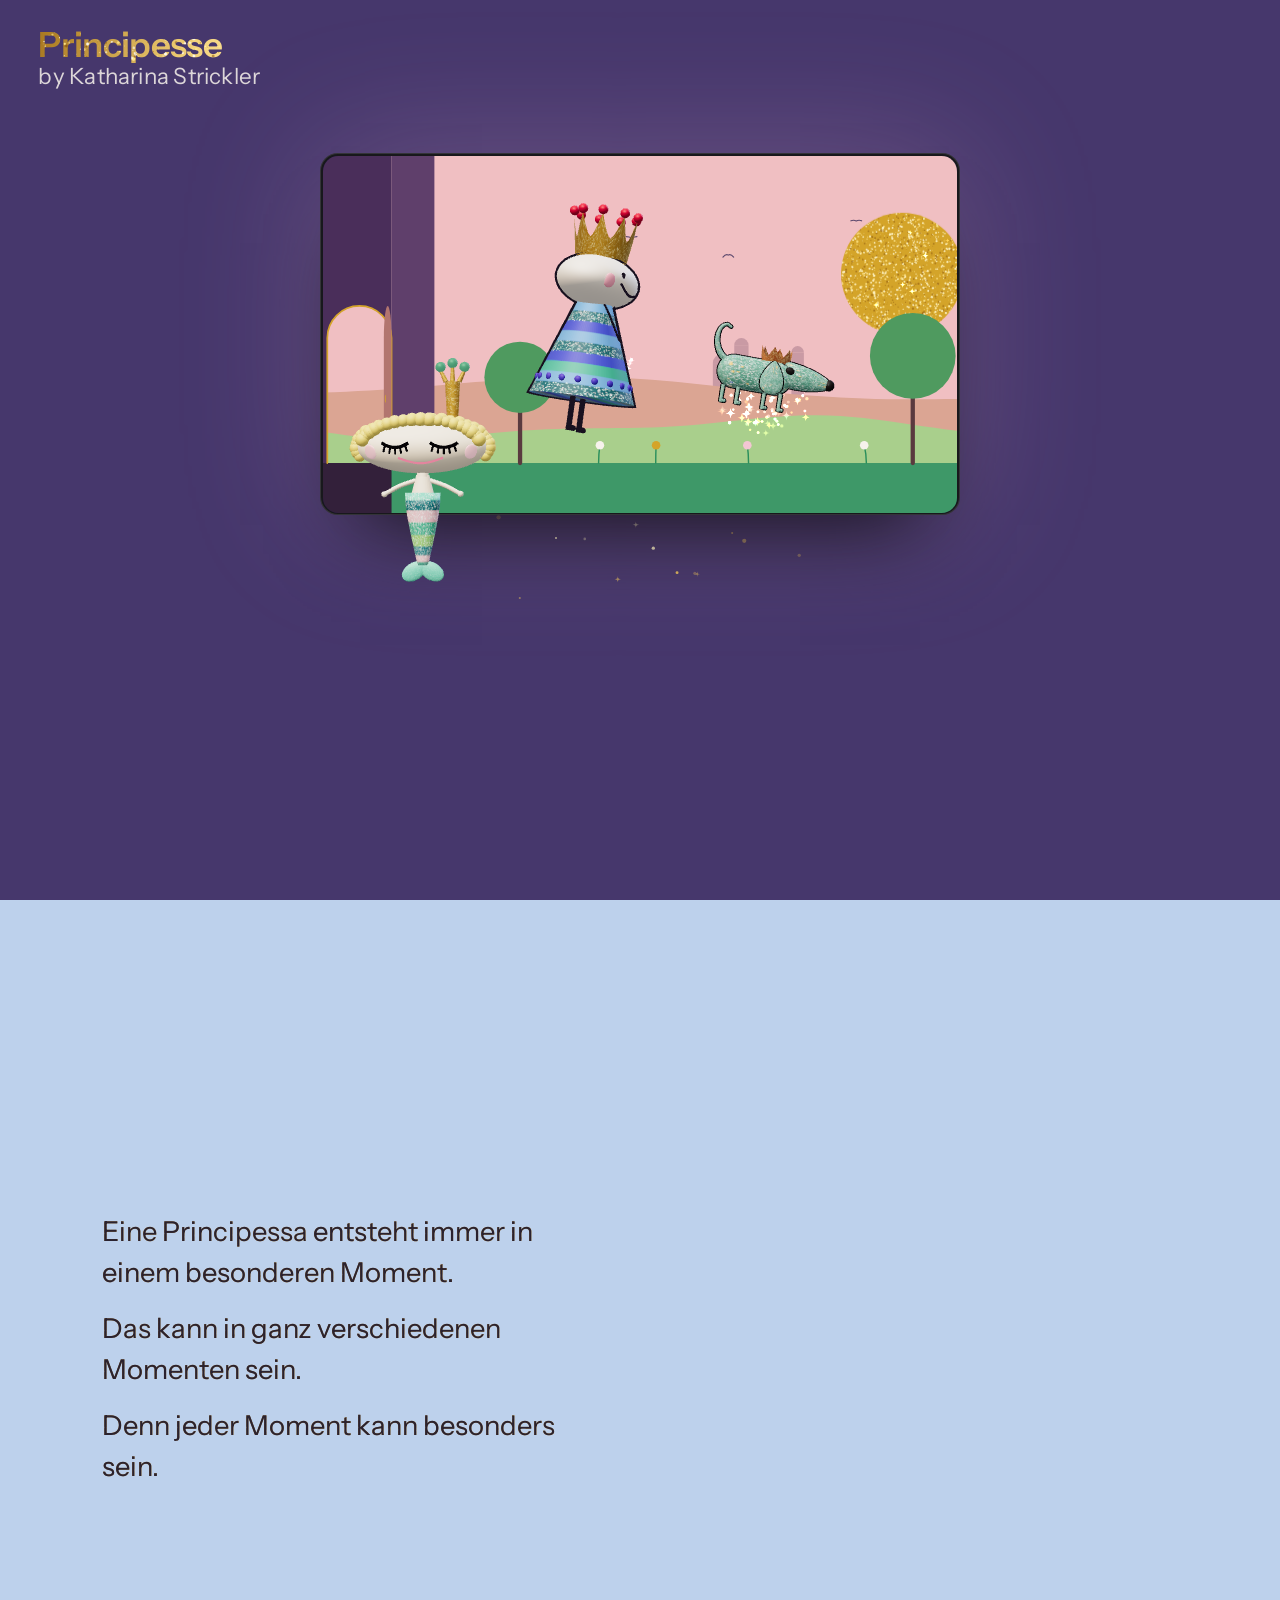
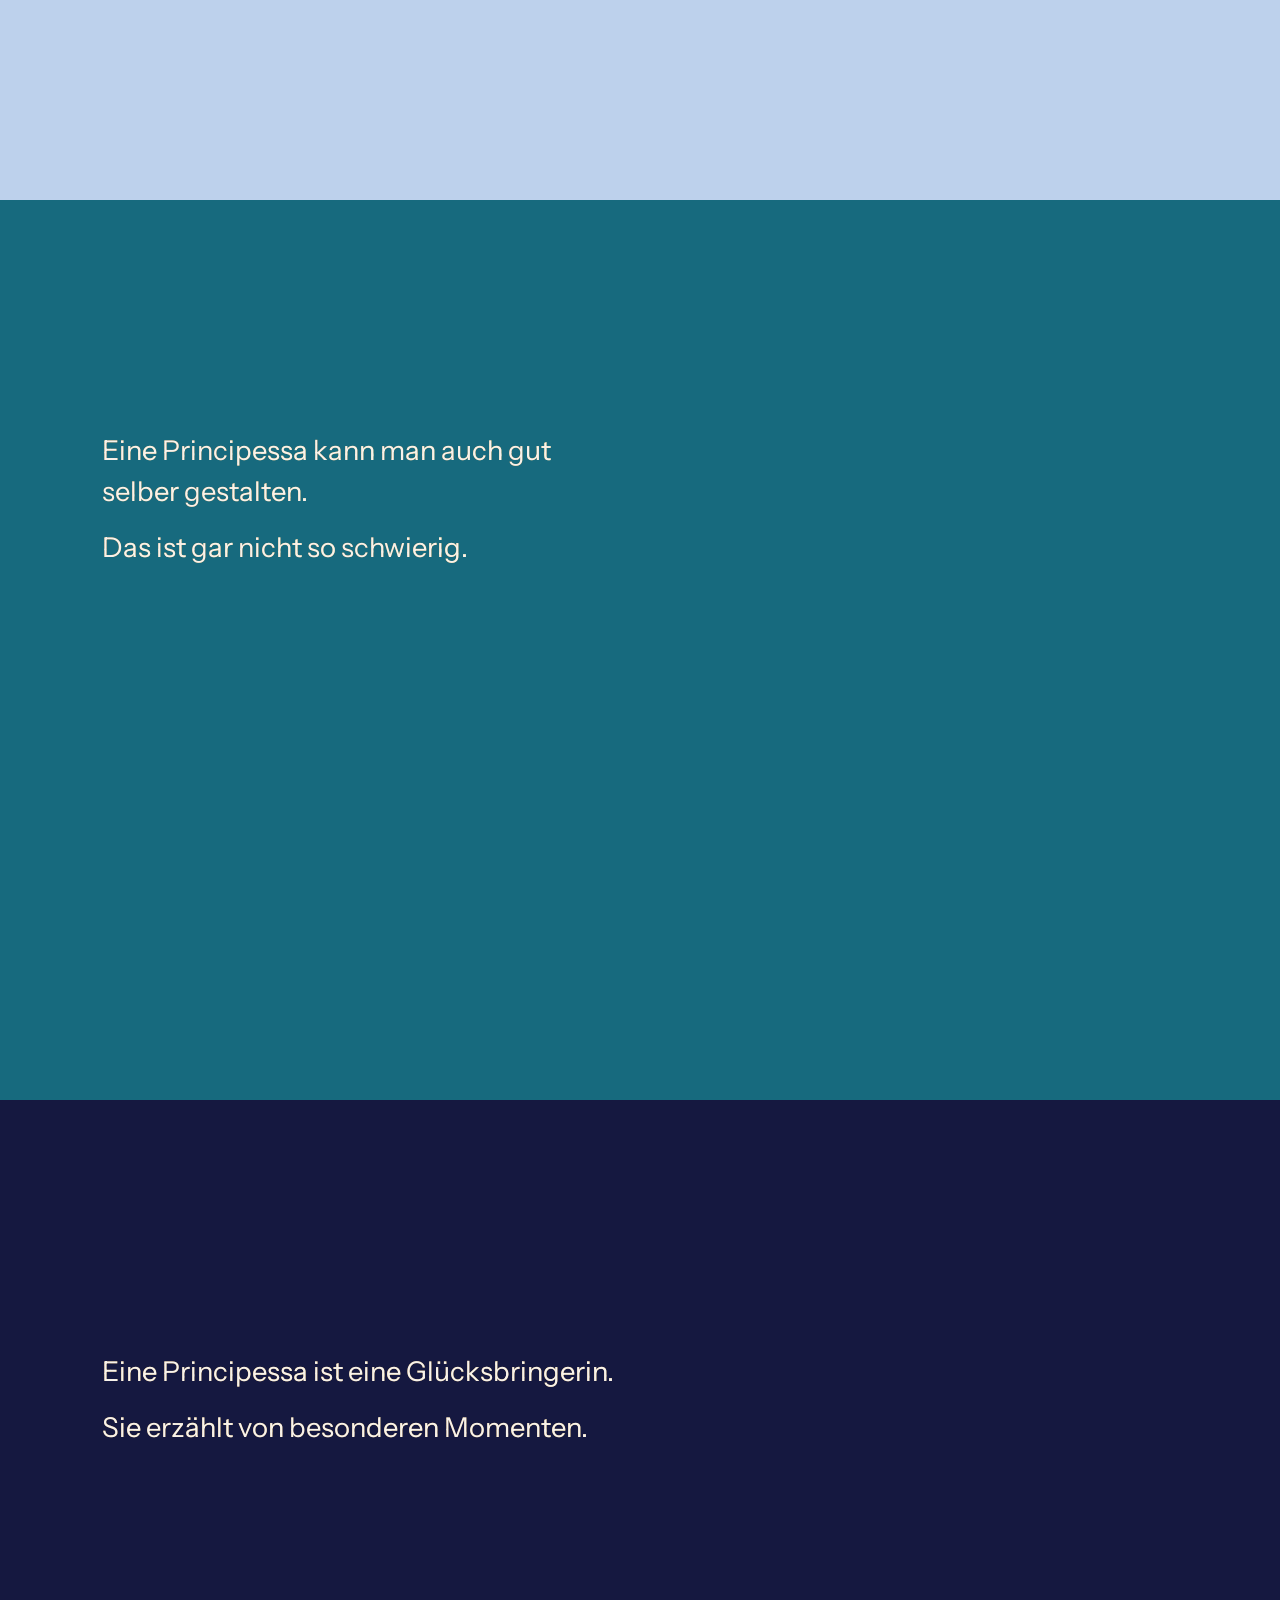
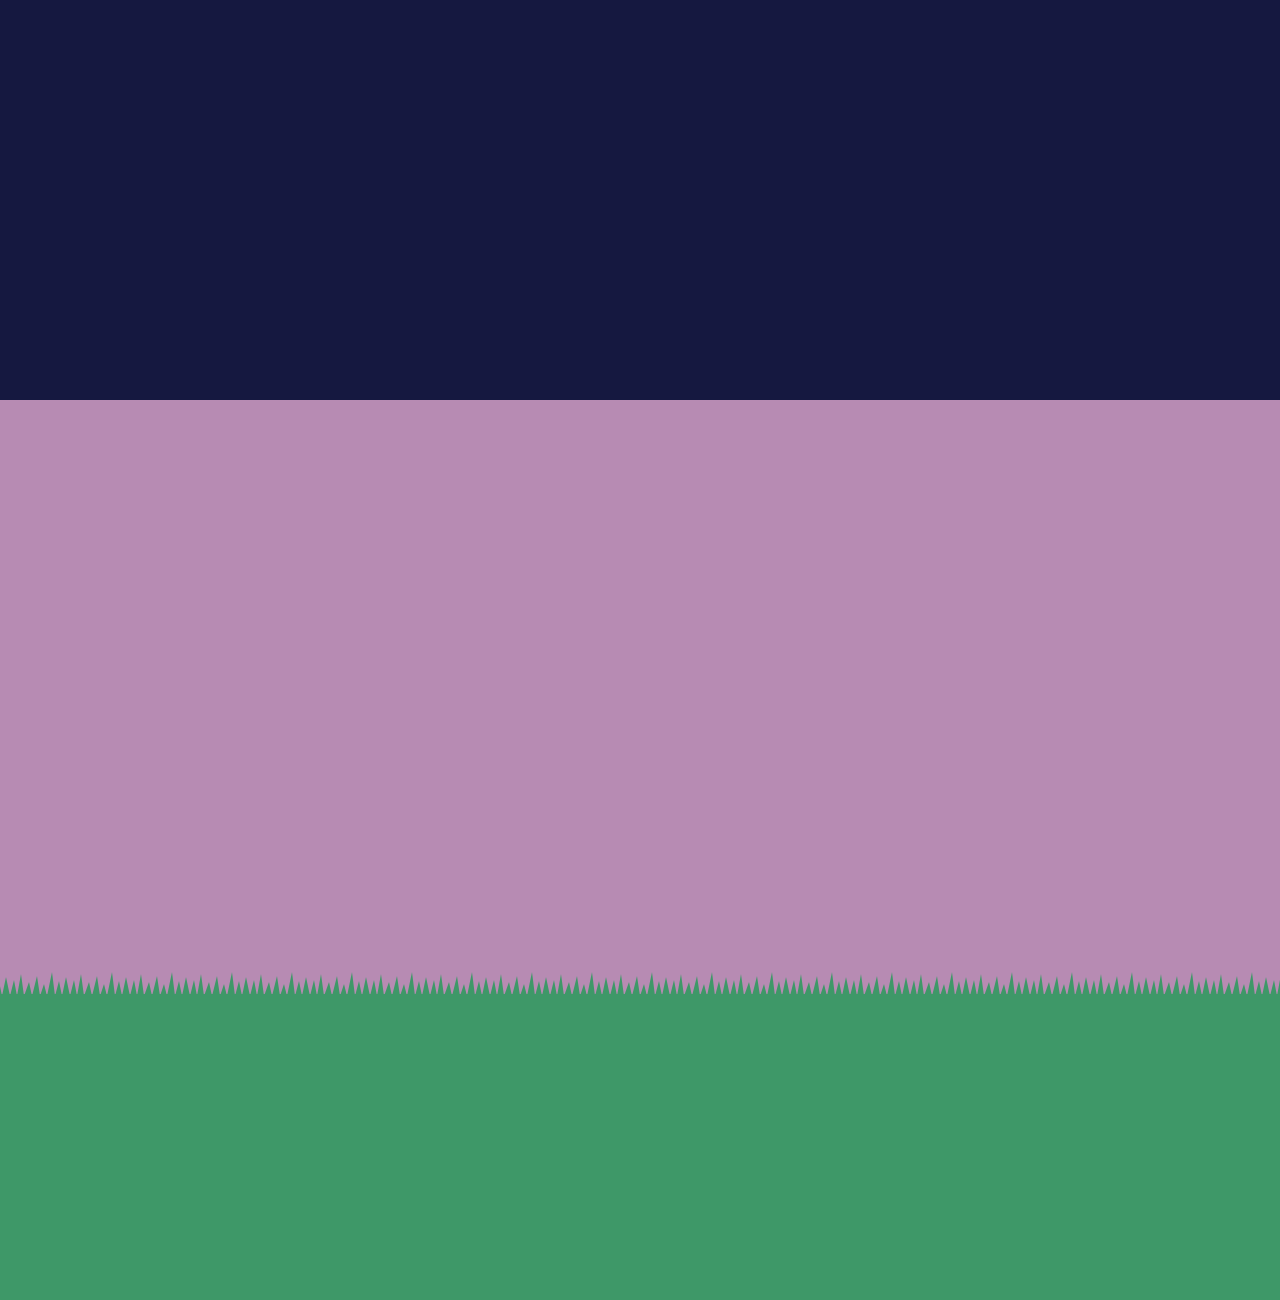
==== commit 5e312ee6: "Bestelldatum gut lesbar oben in der Karte, Glitzermeldung nur noch beim Bestellknopf Co-Authored-By:" ====
--- a/index.html
+++ b/index.html
@@ -9,8 +9,8 @@
 <link rel="preconnect" href="https://fonts.googleapis.com">
 <link rel="preconnect" href="https://fonts.gstatic.com" crossorigin>
 <link href="https://fonts.googleapis.com/css2?family=Cinzel+Decorative:wght@700;900&family=Fraunces:ital,opsz,wght,SOFT@0,9..144,300..700,100;1,9..144,300..700,100&family=Instrument+Sans:wght@400;500;600&display=swap" rel="stylesheet">
-<link rel="stylesheet" href="style.css?v=202611081535">
-<script type="importmap">{"imports":{"three":"./vendor/three.module.min.js","three/addons/":"./vendor/addons/","./js/figur.js":"./js/figur.js?v=202611081535","./js/auftakt.js":"./js/auftakt.js?v=202611081535","./js/zauber.js":"./js/zauber.js?v=202611081535","./js/bestellen.js":"./js/bestellen.js?v=202611081535","./js/hintergrund.js":"./js/hintergrund.js?v=202611081535"}}</script>
+<link rel="stylesheet" href="style.css?v=202611081546">
+<script type="importmap">{"imports":{"three":"./vendor/three.module.min.js","three/addons/":"./vendor/addons/","./js/figur.js":"./js/figur.js?v=202611081546","./js/auftakt.js":"./js/auftakt.js?v=202611081546","./js/zauber.js":"./js/zauber.js?v=202611081546","./js/bestellen.js":"./js/bestellen.js?v=202611081546","./js/hintergrund.js":"./js/hintergrund.js?v=202611081546"}}</script>
 </head>
 <body>
 <canvas id="staub" aria-hidden="true"></canvas>
@@ -65,6 +65,7 @@
         <button type="button" class="zu" aria-label="Bestellkarte schliessen">×</button>
         <h2>Deine Principessa</h2>
         <p class="einleitung">Wähle, in welcher Form sie zu dir kommen soll. Du kannst auch mehreres wählen.</p>
+        <p class="ab-datum">Bestellungen ab dem 4. Dezember 2026 möglich</p>
         <form novalidate>
           <div class="produkte">
             <section class="produkt" data-id="karte" data-name="Karten">
@@ -74,9 +75,9 @@
                 <svg class="bild" viewBox="0 0 200 200" aria-hidden="true">
                   <ellipse cx="100" cy="184" rx="66" ry="6" fill="rgba(60,40,20,.14)"/>
                   <defs><clipPath id="kartenecke"><rect x="-34" y="-48" width="68" height="96" rx="3"/></clipPath></defs>
-                  <g transform="translate(72 100) rotate(-12)"><image href="assets/karte-streifen.jpg?v=202611081535" x="-34" y="-48" width="68" height="96" preserveAspectRatio="xMidYMid slice" clip-path="url(#kartenecke)"/><rect x="-34" y="-48" width="68" height="96" rx="3" fill="none" stroke="#d4a429" stroke-width="1.1"/></g>
-                  <g transform="translate(128 98) rotate(10)"><image href="assets/karte-meerjungfrau.jpg?v=202611081535" x="-34" y="-48" width="68" height="96" preserveAspectRatio="xMidYMid slice" clip-path="url(#kartenecke)"/><rect x="-34" y="-48" width="68" height="96" rx="3" fill="none" stroke="#d4a429" stroke-width="1.1"/></g>
-                  <g transform="translate(100 106) scale(1.08)"><image href="assets/karte-tupfen.jpg?v=202611081535" x="-34" y="-48" width="68" height="96" preserveAspectRatio="xMidYMid slice" clip-path="url(#kartenecke)"/><rect x="-34" y="-48" width="68" height="96" rx="3" fill="none" stroke="#d4a429" stroke-width="1.3"/></g>
+                  <g transform="translate(72 100) rotate(-12)"><image href="assets/karte-streifen.jpg?v=202611081546" x="-34" y="-48" width="68" height="96" preserveAspectRatio="xMidYMid slice" clip-path="url(#kartenecke)"/><rect x="-34" y="-48" width="68" height="96" rx="3" fill="none" stroke="#d4a429" stroke-width="1.1"/></g>
+                  <g transform="translate(128 98) rotate(10)"><image href="assets/karte-meerjungfrau.jpg?v=202611081546" x="-34" y="-48" width="68" height="96" preserveAspectRatio="xMidYMid slice" clip-path="url(#kartenecke)"/><rect x="-34" y="-48" width="68" height="96" rx="3" fill="none" stroke="#d4a429" stroke-width="1.1"/></g>
+                  <g transform="translate(100 106) scale(1.08)"><image href="assets/karte-tupfen.jpg?v=202611081546" x="-34" y="-48" width="68" height="96" preserveAspectRatio="xMidYMid slice" clip-path="url(#kartenecke)"/><rect x="-34" y="-48" width="68" height="96" rx="3" fill="none" stroke="#d4a429" stroke-width="1.3"/></g>
                 </svg>
                 <span class="produkt-name">Karten</span>
                 <span class="produkt-text">Postkarten mit Glitzerdruck</span>
@@ -97,10 +98,10 @@
                   <g class="tasche-koerper">
                     <path class="tasche-henkel" d="M64 74 C64 22 96 22 96 74 M104 74 C104 22 136 22 136 74" fill="none" stroke="#5a3780" stroke-width="7" stroke-linecap="round"/>
                     <path class="tasche-stoff" d="M44 72 H156 L163 184 H37 Z" fill="#7b4f9e" stroke="#5a3780" stroke-width="1.5" stroke-linejoin="round"/>
-                    <g class="tasche-motiv" data-motiv="Hund"><image href="assets/hund-figur.png?v=202611081535" x="62" y="104" width="76" height="53"/></g>
-                    <g class="tasche-motiv" data-motiv="Tupfen" style="display:none"><image href="assets/tupfen-figur.png?v=202611081535" x="80.8" y="96" width="38.4" height="64"/></g>
-                    <g class="tasche-motiv" data-motiv="Streifen" style="display:none"><image href="assets/streifen-figur.png?v=202611081535" x="78.9" y="96" width="42.2" height="64"/></g>
-                    <g class="tasche-motiv" data-motiv="Meerjungfrau" style="display:none"><image href="assets/meerjungfrau-figur.png?v=202611081535" x="78.9" y="96" width="42.2" height="64"/></g>
+                    <g class="tasche-motiv" data-motiv="Hund"><image href="assets/hund-figur.png?v=202611081546" x="62" y="104" width="76" height="53"/></g>
+                    <g class="tasche-motiv" data-motiv="Tupfen" style="display:none"><image href="assets/tupfen-figur.png?v=202611081546" x="80.8" y="96" width="38.4" height="64"/></g>
+                    <g class="tasche-motiv" data-motiv="Streifen" style="display:none"><image href="assets/streifen-figur.png?v=202611081546" x="78.9" y="96" width="42.2" height="64"/></g>
+                    <g class="tasche-motiv" data-motiv="Meerjungfrau" style="display:none"><image href="assets/meerjungfrau-figur.png?v=202611081546" x="78.9" y="96" width="42.2" height="64"/></g>
                   </g>
                 </svg>
                 <span class="produkt-name">Tasche</span>
@@ -120,7 +121,7 @@
                   <label class="pille"><input type="radio" name="tasche-anzahl" value="3 Stück" checked><span>3 Stück</span></label><label class="pille"><input type="radio" name="tasche-anzahl" value="5 Stück"><span>5 Stück</span></label><label class="pille"><input type="radio" name="tasche-anzahl" value="10 Stück"><span>10 Stück</span></label>
                 </div>
                 <div class="option motive" role="radiogroup" aria-label="Motiv"><span class="option-titel">Motiv</span>
-                  <label class="motivwahl" title="Hund"><input type="radio" name="tasche-motiv" value="Hund" checked><svg viewBox="0 0 60 60" aria-hidden="true"><image href="assets/hund-figur.png?v=202611081535" x="2.0" y="10.5" width="56.0" height="39.0"/></svg><em>Hund</em></label><label class="motivwahl" title="Tupfen"><input type="radio" name="tasche-motiv" value="Tupfen"><svg viewBox="0 0 60 60" aria-hidden="true"><image href="assets/tupfen-figur.png?v=202611081535" x="13.2" y="2.0" width="33.6" height="56.0"/></svg><em>Tupfen</em></label><label class="motivwahl" title="Streifen"><input type="radio" name="tasche-motiv" value="Streifen"><svg viewBox="0 0 60 60" aria-hidden="true"><image href="assets/streifen-figur.png?v=202611081535" x="11.5" y="2.0" width="36.9" height="56.0"/></svg><em>Streifen</em></label><label class="motivwahl" title="Meerjungfrau"><input type="radio" name="tasche-motiv" value="Meerjungfrau"><svg viewBox="0 0 60 60" aria-hidden="true"><image href="assets/meerjungfrau-figur.png?v=202611081535" x="11.5" y="2.0" width="36.9" height="56.0"/></svg><em>Meerjungfrau</em></label>
+                  <label class="motivwahl" title="Hund"><input type="radio" name="tasche-motiv" value="Hund" checked><svg viewBox="0 0 60 60" aria-hidden="true"><image href="assets/hund-figur.png?v=202611081546" x="2.0" y="10.5" width="56.0" height="39.0"/></svg><em>Hund</em></label><label class="motivwahl" title="Tupfen"><input type="radio" name="tasche-motiv" value="Tupfen"><svg viewBox="0 0 60 60" aria-hidden="true"><image href="assets/tupfen-figur.png?v=202611081546" x="13.2" y="2.0" width="33.6" height="56.0"/></svg><em>Tupfen</em></label><label class="motivwahl" title="Streifen"><input type="radio" name="tasche-motiv" value="Streifen"><svg viewBox="0 0 60 60" aria-hidden="true"><image href="assets/streifen-figur.png?v=202611081546" x="11.5" y="2.0" width="36.9" height="56.0"/></svg><em>Streifen</em></label><label class="motivwahl" title="Meerjungfrau"><input type="radio" name="tasche-motiv" value="Meerjungfrau"><svg viewBox="0 0 60 60" aria-hidden="true"><image href="assets/meerjungfrau-figur.png?v=202611081546" x="11.5" y="2.0" width="36.9" height="56.0"/></svg><em>Meerjungfrau</em></label>
                 </div>
               </div>
             </section>
@@ -133,9 +134,9 @@
                   <ellipse cx="100" cy="186" rx="58" ry="6" fill="rgba(60,40,20,.14)"/>
                   <path class="shirt-stoff" d="M62 34 L84 26 Q100 40 116 26 L138 34 L172 62 L152 84 L140 74 V180 H60 V74 L48 84 L28 62 Z" fill="#1e1a4c" stroke="rgba(0,0,0,.14)" stroke-width="1.5" stroke-linejoin="round"/>
                   <path d="M84 26 Q100 40 116 26" fill="none" stroke="rgba(0,0,0,.14)" stroke-width="3"/>
-                  <g class="motiv" data-motiv="Tupfen" style="display:none"><image href="assets/tupfen-figur.png?v=202611081535" x="82.0" y="62.0" width="36.0" height="60.0"/></g>
-                  <g class="motiv" data-motiv="Streifen" style="display:none"><image href="assets/streifen-figur.png?v=202611081535" x="80.2" y="62.0" width="39.6" height="60.0"/></g>
-                  <g class="motiv" data-motiv="Meerjungfrau"><image href="assets/meerjungfrau-figur.png?v=202611081535" x="80.2" y="62.0" width="39.6" height="60.0"/></g>
+                  <g class="motiv" data-motiv="Tupfen" style="display:none"><image href="assets/tupfen-figur.png?v=202611081546" x="82.0" y="62.0" width="36.0" height="60.0"/></g>
+                  <g class="motiv" data-motiv="Streifen" style="display:none"><image href="assets/streifen-figur.png?v=202611081546" x="80.2" y="62.0" width="39.6" height="60.0"/></g>
+                  <g class="motiv" data-motiv="Meerjungfrau"><image href="assets/meerjungfrau-figur.png?v=202611081546" x="80.2" y="62.0" width="39.6" height="60.0"/></g>
                 </svg>
                 <span class="produkt-name">Shirt</span>
                 <span class="produkt-text">Weiches Baumwollshirt</span>
@@ -151,7 +152,7 @@
                   <label class="pille"><input type="radio" name="shirt-groesse" value="104"><span>104</span></label><label class="pille"><input type="radio" name="shirt-groesse" value="116"><span>116</span></label><label class="pille"><input type="radio" name="shirt-groesse" value="128"><span>128</span></label><label class="pille"><input type="radio" name="shirt-groesse" value="140"><span>140</span></label><label class="pille"><input type="radio" name="shirt-groesse" value="152"><span>152</span></label><label class="pille"><input type="radio" name="shirt-groesse" value="XS"><span>XS</span></label><label class="pille"><input type="radio" name="shirt-groesse" value="S"><span>S</span></label><label class="pille"><input type="radio" name="shirt-groesse" value="M" checked><span>M</span></label><label class="pille"><input type="radio" name="shirt-groesse" value="L"><span>L</span></label><label class="pille"><input type="radio" name="shirt-groesse" value="XL"><span>XL</span></label><label class="pille"><input type="radio" name="shirt-groesse" value="XXL"><span>XXL</span></label>
                 </div>
                 <div class="option motive" role="radiogroup" aria-label="Motiv"><span class="option-titel">Motiv</span>
-                  <label class="motivwahl" title="Tupfenkleid"><input type="radio" name="shirt-motiv" value="Tupfen"><svg viewBox="0 0 60 60" aria-hidden="true"><image href="assets/tupfen-figur.png?v=202611081535" x="13.2" y="2.0" width="33.6" height="56.0"/></svg><em>Tupfen</em></label><label class="motivwahl" title="Streifenkleid"><input type="radio" name="shirt-motiv" value="Streifen"><svg viewBox="0 0 60 60" aria-hidden="true"><image href="assets/streifen-figur.png?v=202611081535" x="11.5" y="2.0" width="36.9" height="56.0"/></svg><em>Streifen</em></label><label class="motivwahl" title="Meerjungfrau"><input type="radio" name="shirt-motiv" value="Meerjungfrau" checked><svg viewBox="0 0 60 60" aria-hidden="true"><image href="assets/meerjungfrau-figur.png?v=202611081535" x="11.5" y="2.0" width="36.9" height="56.0"/></svg><em>Meerjungfrau</em></label>
+                  <label class="motivwahl" title="Tupfenkleid"><input type="radio" name="shirt-motiv" value="Tupfen"><svg viewBox="0 0 60 60" aria-hidden="true"><image href="assets/tupfen-figur.png?v=202611081546" x="13.2" y="2.0" width="33.6" height="56.0"/></svg><em>Tupfen</em></label><label class="motivwahl" title="Streifenkleid"><input type="radio" name="shirt-motiv" value="Streifen"><svg viewBox="0 0 60 60" aria-hidden="true"><image href="assets/streifen-figur.png?v=202611081546" x="11.5" y="2.0" width="36.9" height="56.0"/></svg><em>Streifen</em></label><label class="motivwahl" title="Meerjungfrau"><input type="radio" name="shirt-motiv" value="Meerjungfrau" checked><svg viewBox="0 0 60 60" aria-hidden="true"><image href="assets/meerjungfrau-figur.png?v=202611081546" x="11.5" y="2.0" width="36.9" height="56.0"/></svg><em>Meerjungfrau</em></label>
                 </div>
               </div>
             </section>
@@ -166,7 +167,6 @@
             <label class="breit">Wünsche, Namen, Anlass <textarea name="wunsch" rows="4"></textarea></label>
           </div>
           <button type="submit" class="senden">Bestellung senden</button>
-          <p class="ab-hinweis">Bestellungen ab dem 4. Dezember 2026 möglich</p>
           <p class="danke" hidden>Dein Mailprogramm öffnet sich mit der fertigen Bestellung. Du musst sie nur noch abschicken.</p>
         </form>
       </div>
@@ -175,6 +175,6 @@
   </section>
 </main>
 
-<script type="module" src="js/main.js?v=202611081535"></script>
+<script type="module" src="js/main.js?v=202611081546"></script>
 </body>
 </html>
--- a/style.css
+++ b/style.css
@@ -440,7 +440,12 @@
 .senden:hover, .senden:focus-visible { transform: translateY(-1px); box-shadow: 0 12px 24px -10px rgba(160, 110, 20, .9); }
 .hinweis-fehler { color: #a3122f; margin: -.6rem 0 1.2rem; }
 .danke { margin: 1rem 0 0; opacity: .85; }
-.ab-hinweis { margin: .8rem 0 0; font-size: .9rem; opacity: .7; }
+/* Ab wann bestellt werden kann: gut lesbar oben in der Karte, ohne beim Auswählen zu stören */
+.ab-datum {
+  display: inline-block; margin: -1rem 0 1.8rem; padding: .45rem .95rem;
+  border: 1px solid rgba(212, 164, 41, .7); border-radius: 999px;
+  background: #fff8e6; color: var(--linie); font-weight: 600; font-size: 1rem;
+}
 
 @media (max-width: 860px) {
   .produkte { grid-template-columns: 1fr; }
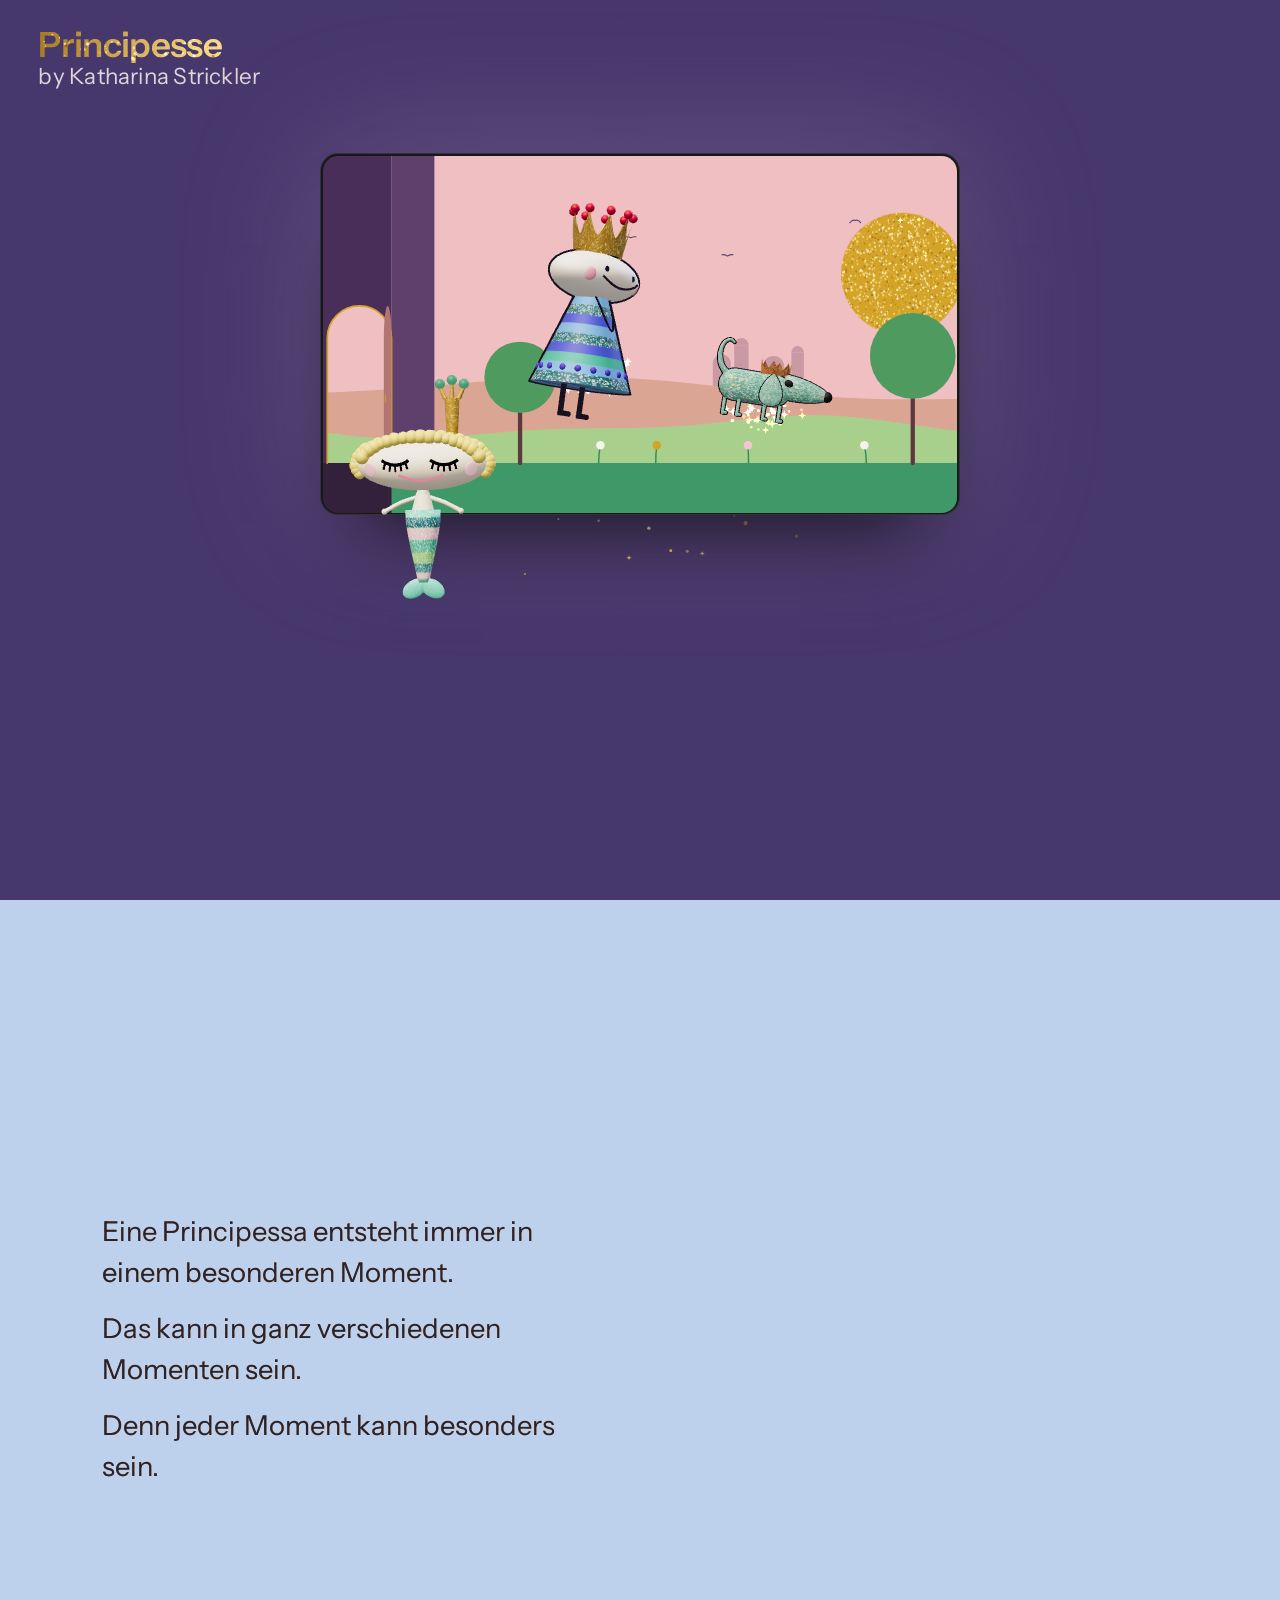
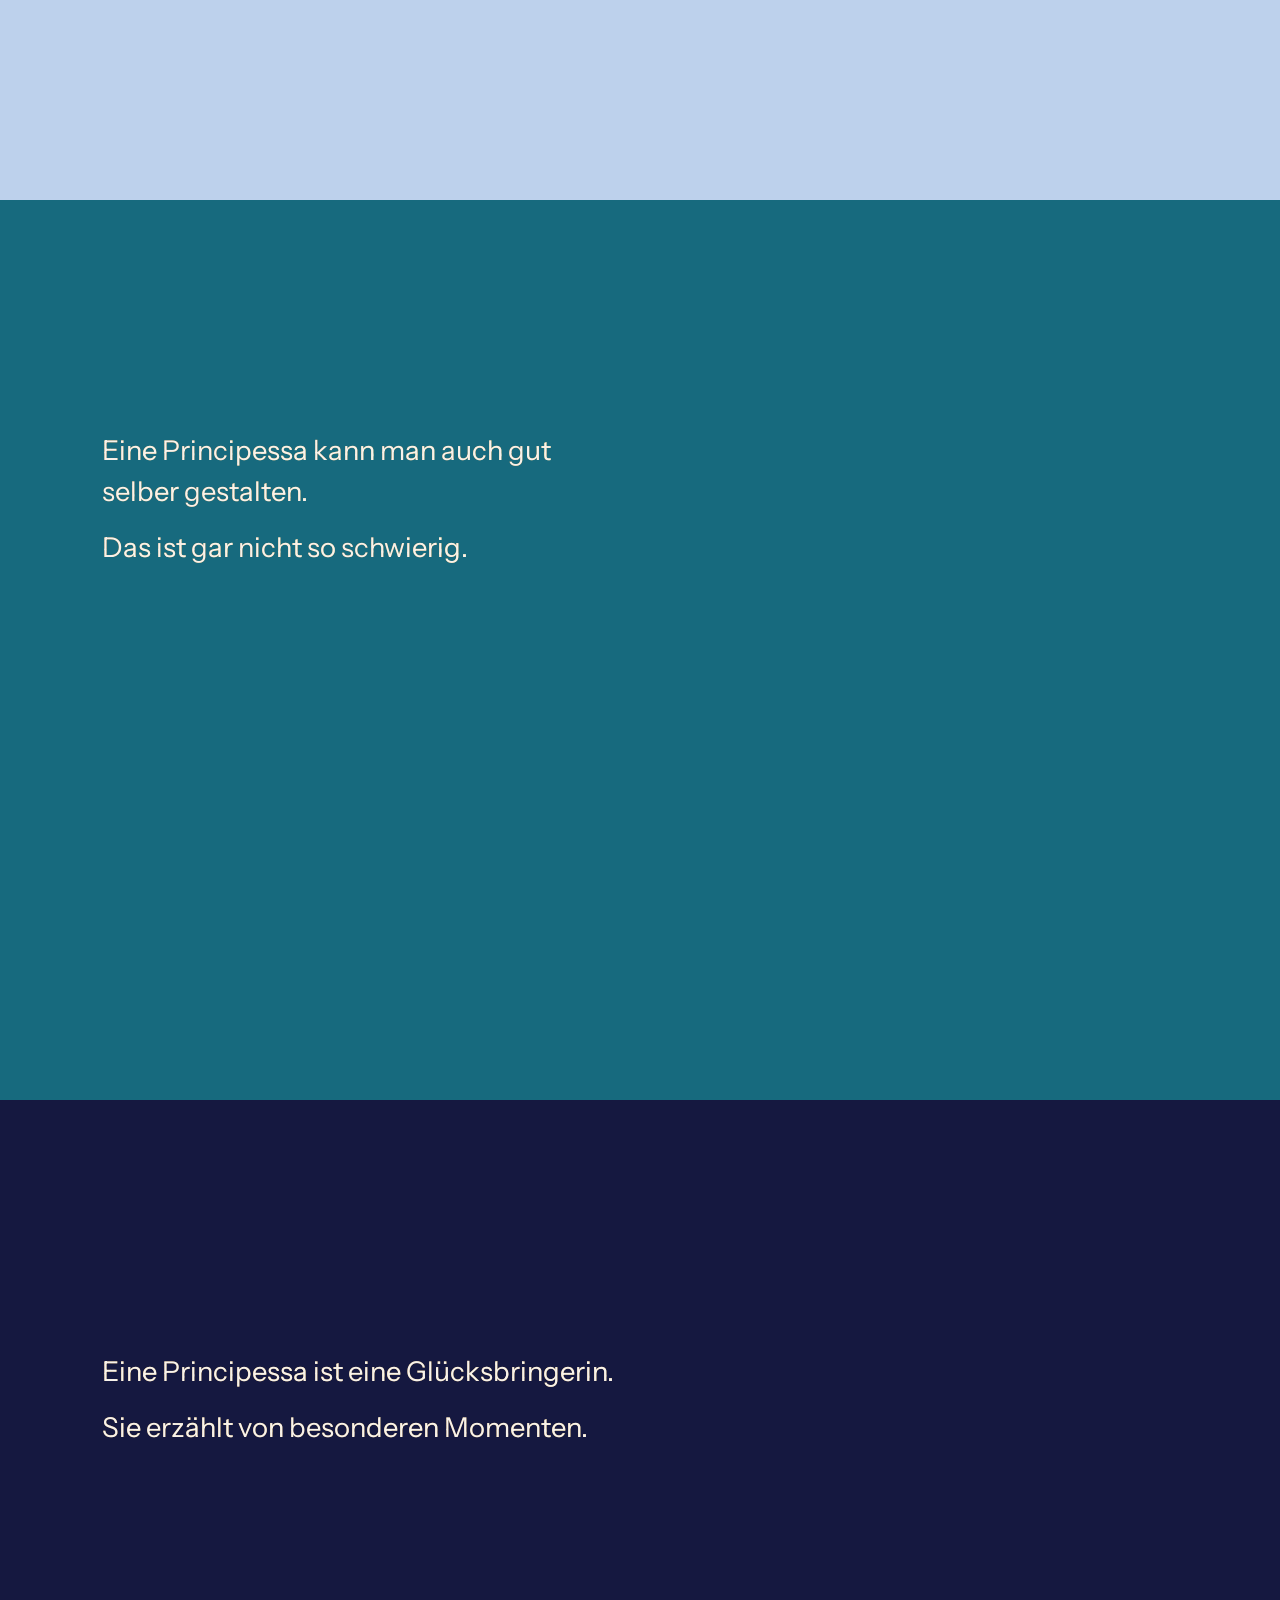
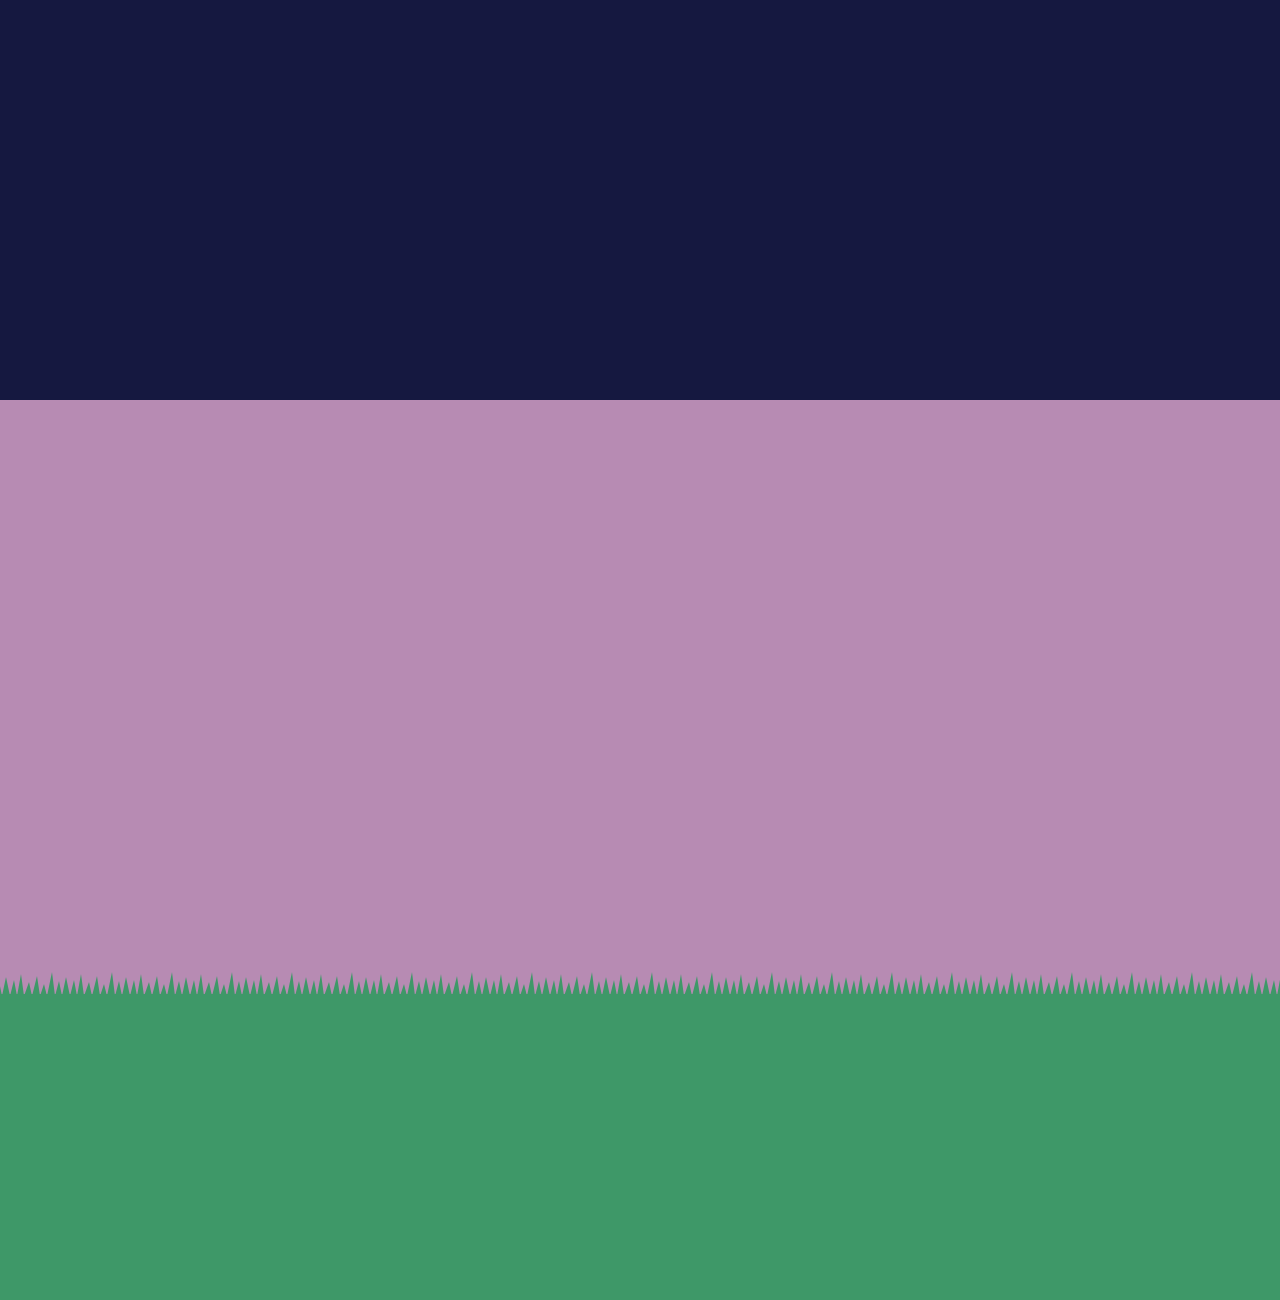
==== commit 047756a2: "Auftakt: Hund und Principessa bleiben im Film, bis ihre 3D-Figuren erscheinen Der gezeichnete Hund v" ====
--- a/index.html
+++ b/index.html
@@ -9,8 +9,8 @@
 <link rel="preconnect" href="https://fonts.googleapis.com">
 <link rel="preconnect" href="https://fonts.gstatic.com" crossorigin>
 <link href="https://fonts.googleapis.com/css2?family=Cinzel+Decorative:wght@700;900&family=Fraunces:ital,opsz,wght,SOFT@0,9..144,300..700,100;1,9..144,300..700,100&family=Instrument+Sans:wght@400;500;600&display=swap" rel="stylesheet">
-<link rel="stylesheet" href="style.css?v=202611081546">
-<script type="importmap">{"imports":{"three":"./vendor/three.module.min.js","three/addons/":"./vendor/addons/","./js/figur.js":"./js/figur.js?v=202611081546","./js/auftakt.js":"./js/auftakt.js?v=202611081546","./js/zauber.js":"./js/zauber.js?v=202611081546","./js/bestellen.js":"./js/bestellen.js?v=202611081546","./js/hintergrund.js":"./js/hintergrund.js?v=202611081546"}}</script>
+<link rel="stylesheet" href="style.css?v=202611081721">
+<script type="importmap">{"imports":{"three":"./vendor/three.module.min.js","three/addons/":"./vendor/addons/","./js/figur.js":"./js/figur.js?v=202611081721","./js/auftakt.js":"./js/auftakt.js?v=202611081721","./js/zauber.js":"./js/zauber.js?v=202611081721","./js/bestellen.js":"./js/bestellen.js?v=202611081721","./js/hintergrund.js":"./js/hintergrund.js?v=202611081721"}}</script>
 </head>
 <body>
 <canvas id="staub" aria-hidden="true"></canvas>
@@ -75,9 +75,9 @@
                 <svg class="bild" viewBox="0 0 200 200" aria-hidden="true">
                   <ellipse cx="100" cy="184" rx="66" ry="6" fill="rgba(60,40,20,.14)"/>
                   <defs><clipPath id="kartenecke"><rect x="-34" y="-48" width="68" height="96" rx="3"/></clipPath></defs>
-                  <g transform="translate(72 100) rotate(-12)"><image href="assets/karte-streifen.jpg?v=202611081546" x="-34" y="-48" width="68" height="96" preserveAspectRatio="xMidYMid slice" clip-path="url(#kartenecke)"/><rect x="-34" y="-48" width="68" height="96" rx="3" fill="none" stroke="#d4a429" stroke-width="1.1"/></g>
-                  <g transform="translate(128 98) rotate(10)"><image href="assets/karte-meerjungfrau.jpg?v=202611081546" x="-34" y="-48" width="68" height="96" preserveAspectRatio="xMidYMid slice" clip-path="url(#kartenecke)"/><rect x="-34" y="-48" width="68" height="96" rx="3" fill="none" stroke="#d4a429" stroke-width="1.1"/></g>
-                  <g transform="translate(100 106) scale(1.08)"><image href="assets/karte-tupfen.jpg?v=202611081546" x="-34" y="-48" width="68" height="96" preserveAspectRatio="xMidYMid slice" clip-path="url(#kartenecke)"/><rect x="-34" y="-48" width="68" height="96" rx="3" fill="none" stroke="#d4a429" stroke-width="1.3"/></g>
+                  <g transform="translate(72 100) rotate(-12)"><image href="assets/karte-streifen.jpg?v=202611081721" x="-34" y="-48" width="68" height="96" preserveAspectRatio="xMidYMid slice" clip-path="url(#kartenecke)"/><rect x="-34" y="-48" width="68" height="96" rx="3" fill="none" stroke="#d4a429" stroke-width="1.1"/></g>
+                  <g transform="translate(128 98) rotate(10)"><image href="assets/karte-meerjungfrau.jpg?v=202611081721" x="-34" y="-48" width="68" height="96" preserveAspectRatio="xMidYMid slice" clip-path="url(#kartenecke)"/><rect x="-34" y="-48" width="68" height="96" rx="3" fill="none" stroke="#d4a429" stroke-width="1.1"/></g>
+                  <g transform="translate(100 106) scale(1.08)"><image href="assets/karte-tupfen.jpg?v=202611081721" x="-34" y="-48" width="68" height="96" preserveAspectRatio="xMidYMid slice" clip-path="url(#kartenecke)"/><rect x="-34" y="-48" width="68" height="96" rx="3" fill="none" stroke="#d4a429" stroke-width="1.3"/></g>
                 </svg>
                 <span class="produkt-name">Karten</span>
                 <span class="produkt-text">Postkarten mit Glitzerdruck</span>
@@ -98,10 +98,10 @@
                   <g class="tasche-koerper">
                     <path class="tasche-henkel" d="M64 74 C64 22 96 22 96 74 M104 74 C104 22 136 22 136 74" fill="none" stroke="#5a3780" stroke-width="7" stroke-linecap="round"/>
                     <path class="tasche-stoff" d="M44 72 H156 L163 184 H37 Z" fill="#7b4f9e" stroke="#5a3780" stroke-width="1.5" stroke-linejoin="round"/>
-                    <g class="tasche-motiv" data-motiv="Hund"><image href="assets/hund-figur.png?v=202611081546" x="62" y="104" width="76" height="53"/></g>
-                    <g class="tasche-motiv" data-motiv="Tupfen" style="display:none"><image href="assets/tupfen-figur.png?v=202611081546" x="80.8" y="96" width="38.4" height="64"/></g>
-                    <g class="tasche-motiv" data-motiv="Streifen" style="display:none"><image href="assets/streifen-figur.png?v=202611081546" x="78.9" y="96" width="42.2" height="64"/></g>
-                    <g class="tasche-motiv" data-motiv="Meerjungfrau" style="display:none"><image href="assets/meerjungfrau-figur.png?v=202611081546" x="78.9" y="96" width="42.2" height="64"/></g>
+                    <g class="tasche-motiv" data-motiv="Hund"><image href="assets/hund-figur.png?v=202611081721" x="62" y="104" width="76" height="53"/></g>
+                    <g class="tasche-motiv" data-motiv="Tupfen" style="display:none"><image href="assets/tupfen-figur.png?v=202611081721" x="80.8" y="96" width="38.4" height="64"/></g>
+                    <g class="tasche-motiv" data-motiv="Streifen" style="display:none"><image href="assets/streifen-figur.png?v=202611081721" x="78.9" y="96" width="42.2" height="64"/></g>
+                    <g class="tasche-motiv" data-motiv="Meerjungfrau" style="display:none"><image href="assets/meerjungfrau-figur.png?v=202611081721" x="78.9" y="96" width="42.2" height="64"/></g>
                   </g>
                 </svg>
                 <span class="produkt-name">Tasche</span>
@@ -121,7 +121,7 @@
                   <label class="pille"><input type="radio" name="tasche-anzahl" value="3 Stück" checked><span>3 Stück</span></label><label class="pille"><input type="radio" name="tasche-anzahl" value="5 Stück"><span>5 Stück</span></label><label class="pille"><input type="radio" name="tasche-anzahl" value="10 Stück"><span>10 Stück</span></label>
                 </div>
                 <div class="option motive" role="radiogroup" aria-label="Motiv"><span class="option-titel">Motiv</span>
-                  <label class="motivwahl" title="Hund"><input type="radio" name="tasche-motiv" value="Hund" checked><svg viewBox="0 0 60 60" aria-hidden="true"><image href="assets/hund-figur.png?v=202611081546" x="2.0" y="10.5" width="56.0" height="39.0"/></svg><em>Hund</em></label><label class="motivwahl" title="Tupfen"><input type="radio" name="tasche-motiv" value="Tupfen"><svg viewBox="0 0 60 60" aria-hidden="true"><image href="assets/tupfen-figur.png?v=202611081546" x="13.2" y="2.0" width="33.6" height="56.0"/></svg><em>Tupfen</em></label><label class="motivwahl" title="Streifen"><input type="radio" name="tasche-motiv" value="Streifen"><svg viewBox="0 0 60 60" aria-hidden="true"><image href="assets/streifen-figur.png?v=202611081546" x="11.5" y="2.0" width="36.9" height="56.0"/></svg><em>Streifen</em></label><label class="motivwahl" title="Meerjungfrau"><input type="radio" name="tasche-motiv" value="Meerjungfrau"><svg viewBox="0 0 60 60" aria-hidden="true"><image href="assets/meerjungfrau-figur.png?v=202611081546" x="11.5" y="2.0" width="36.9" height="56.0"/></svg><em>Meerjungfrau</em></label>
+                  <label class="motivwahl" title="Hund"><input type="radio" name="tasche-motiv" value="Hund" checked><svg viewBox="0 0 60 60" aria-hidden="true"><image href="assets/hund-figur.png?v=202611081721" x="2.0" y="10.5" width="56.0" height="39.0"/></svg><em>Hund</em></label><label class="motivwahl" title="Tupfen"><input type="radio" name="tasche-motiv" value="Tupfen"><svg viewBox="0 0 60 60" aria-hidden="true"><image href="assets/tupfen-figur.png?v=202611081721" x="13.2" y="2.0" width="33.6" height="56.0"/></svg><em>Tupfen</em></label><label class="motivwahl" title="Streifen"><input type="radio" name="tasche-motiv" value="Streifen"><svg viewBox="0 0 60 60" aria-hidden="true"><image href="assets/streifen-figur.png?v=202611081721" x="11.5" y="2.0" width="36.9" height="56.0"/></svg><em>Streifen</em></label><label class="motivwahl" title="Meerjungfrau"><input type="radio" name="tasche-motiv" value="Meerjungfrau"><svg viewBox="0 0 60 60" aria-hidden="true"><image href="assets/meerjungfrau-figur.png?v=202611081721" x="11.5" y="2.0" width="36.9" height="56.0"/></svg><em>Meerjungfrau</em></label>
                 </div>
               </div>
             </section>
@@ -134,9 +134,9 @@
                   <ellipse cx="100" cy="186" rx="58" ry="6" fill="rgba(60,40,20,.14)"/>
                   <path class="shirt-stoff" d="M62 34 L84 26 Q100 40 116 26 L138 34 L172 62 L152 84 L140 74 V180 H60 V74 L48 84 L28 62 Z" fill="#1e1a4c" stroke="rgba(0,0,0,.14)" stroke-width="1.5" stroke-linejoin="round"/>
                   <path d="M84 26 Q100 40 116 26" fill="none" stroke="rgba(0,0,0,.14)" stroke-width="3"/>
-                  <g class="motiv" data-motiv="Tupfen" style="display:none"><image href="assets/tupfen-figur.png?v=202611081546" x="82.0" y="62.0" width="36.0" height="60.0"/></g>
-                  <g class="motiv" data-motiv="Streifen" style="display:none"><image href="assets/streifen-figur.png?v=202611081546" x="80.2" y="62.0" width="39.6" height="60.0"/></g>
-                  <g class="motiv" data-motiv="Meerjungfrau"><image href="assets/meerjungfrau-figur.png?v=202611081546" x="80.2" y="62.0" width="39.6" height="60.0"/></g>
+                  <g class="motiv" data-motiv="Tupfen" style="display:none"><image href="assets/tupfen-figur.png?v=202611081721" x="82.0" y="62.0" width="36.0" height="60.0"/></g>
+                  <g class="motiv" data-motiv="Streifen" style="display:none"><image href="assets/streifen-figur.png?v=202611081721" x="80.2" y="62.0" width="39.6" height="60.0"/></g>
+                  <g class="motiv" data-motiv="Meerjungfrau"><image href="assets/meerjungfrau-figur.png?v=202611081721" x="80.2" y="62.0" width="39.6" height="60.0"/></g>
                 </svg>
                 <span class="produkt-name">Shirt</span>
                 <span class="produkt-text">Weiches Baumwollshirt</span>
@@ -152,7 +152,7 @@
                   <label class="pille"><input type="radio" name="shirt-groesse" value="104"><span>104</span></label><label class="pille"><input type="radio" name="shirt-groesse" value="116"><span>116</span></label><label class="pille"><input type="radio" name="shirt-groesse" value="128"><span>128</span></label><label class="pille"><input type="radio" name="shirt-groesse" value="140"><span>140</span></label><label class="pille"><input type="radio" name="shirt-groesse" value="152"><span>152</span></label><label class="pille"><input type="radio" name="shirt-groesse" value="XS"><span>XS</span></label><label class="pille"><input type="radio" name="shirt-groesse" value="S"><span>S</span></label><label class="pille"><input type="radio" name="shirt-groesse" value="M" checked><span>M</span></label><label class="pille"><input type="radio" name="shirt-groesse" value="L"><span>L</span></label><label class="pille"><input type="radio" name="shirt-groesse" value="XL"><span>XL</span></label><label class="pille"><input type="radio" name="shirt-groesse" value="XXL"><span>XXL</span></label>
                 </div>
                 <div class="option motive" role="radiogroup" aria-label="Motiv"><span class="option-titel">Motiv</span>
-                  <label class="motivwahl" title="Tupfenkleid"><input type="radio" name="shirt-motiv" value="Tupfen"><svg viewBox="0 0 60 60" aria-hidden="true"><image href="assets/tupfen-figur.png?v=202611081546" x="13.2" y="2.0" width="33.6" height="56.0"/></svg><em>Tupfen</em></label><label class="motivwahl" title="Streifenkleid"><input type="radio" name="shirt-motiv" value="Streifen"><svg viewBox="0 0 60 60" aria-hidden="true"><image href="assets/streifen-figur.png?v=202611081546" x="11.5" y="2.0" width="36.9" height="56.0"/></svg><em>Streifen</em></label><label class="motivwahl" title="Meerjungfrau"><input type="radio" name="shirt-motiv" value="Meerjungfrau" checked><svg viewBox="0 0 60 60" aria-hidden="true"><image href="assets/meerjungfrau-figur.png?v=202611081546" x="11.5" y="2.0" width="36.9" height="56.0"/></svg><em>Meerjungfrau</em></label>
+                  <label class="motivwahl" title="Tupfenkleid"><input type="radio" name="shirt-motiv" value="Tupfen"><svg viewBox="0 0 60 60" aria-hidden="true"><image href="assets/tupfen-figur.png?v=202611081721" x="13.2" y="2.0" width="33.6" height="56.0"/></svg><em>Tupfen</em></label><label class="motivwahl" title="Streifenkleid"><input type="radio" name="shirt-motiv" value="Streifen"><svg viewBox="0 0 60 60" aria-hidden="true"><image href="assets/streifen-figur.png?v=202611081721" x="11.5" y="2.0" width="36.9" height="56.0"/></svg><em>Streifen</em></label><label class="motivwahl" title="Meerjungfrau"><input type="radio" name="shirt-motiv" value="Meerjungfrau" checked><svg viewBox="0 0 60 60" aria-hidden="true"><image href="assets/meerjungfrau-figur.png?v=202611081721" x="11.5" y="2.0" width="36.9" height="56.0"/></svg><em>Meerjungfrau</em></label>
                 </div>
               </div>
             </section>
@@ -175,6 +175,6 @@
   </section>
 </main>
 
-<script type="module" src="js/main.js?v=202611081546"></script>
+<script type="module" src="js/main.js?v=202611081721"></script>
 </body>
 </html>
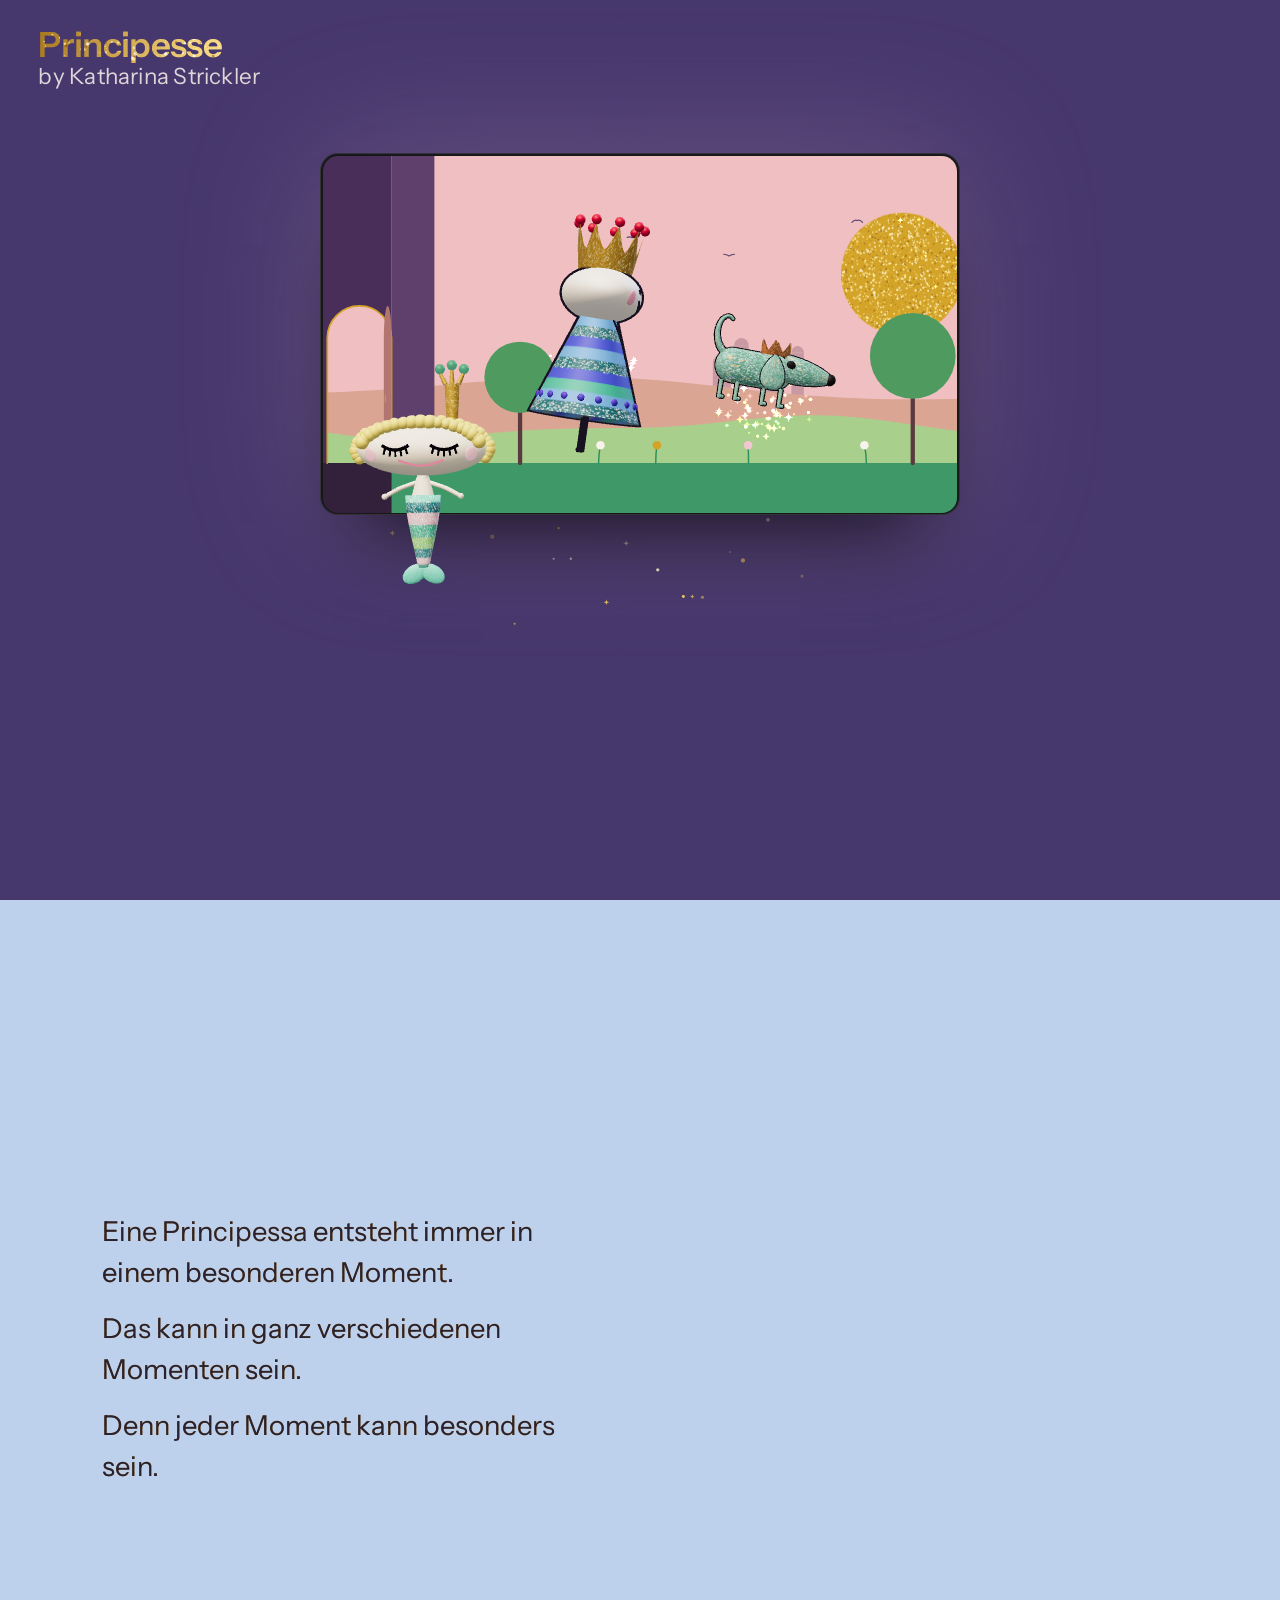
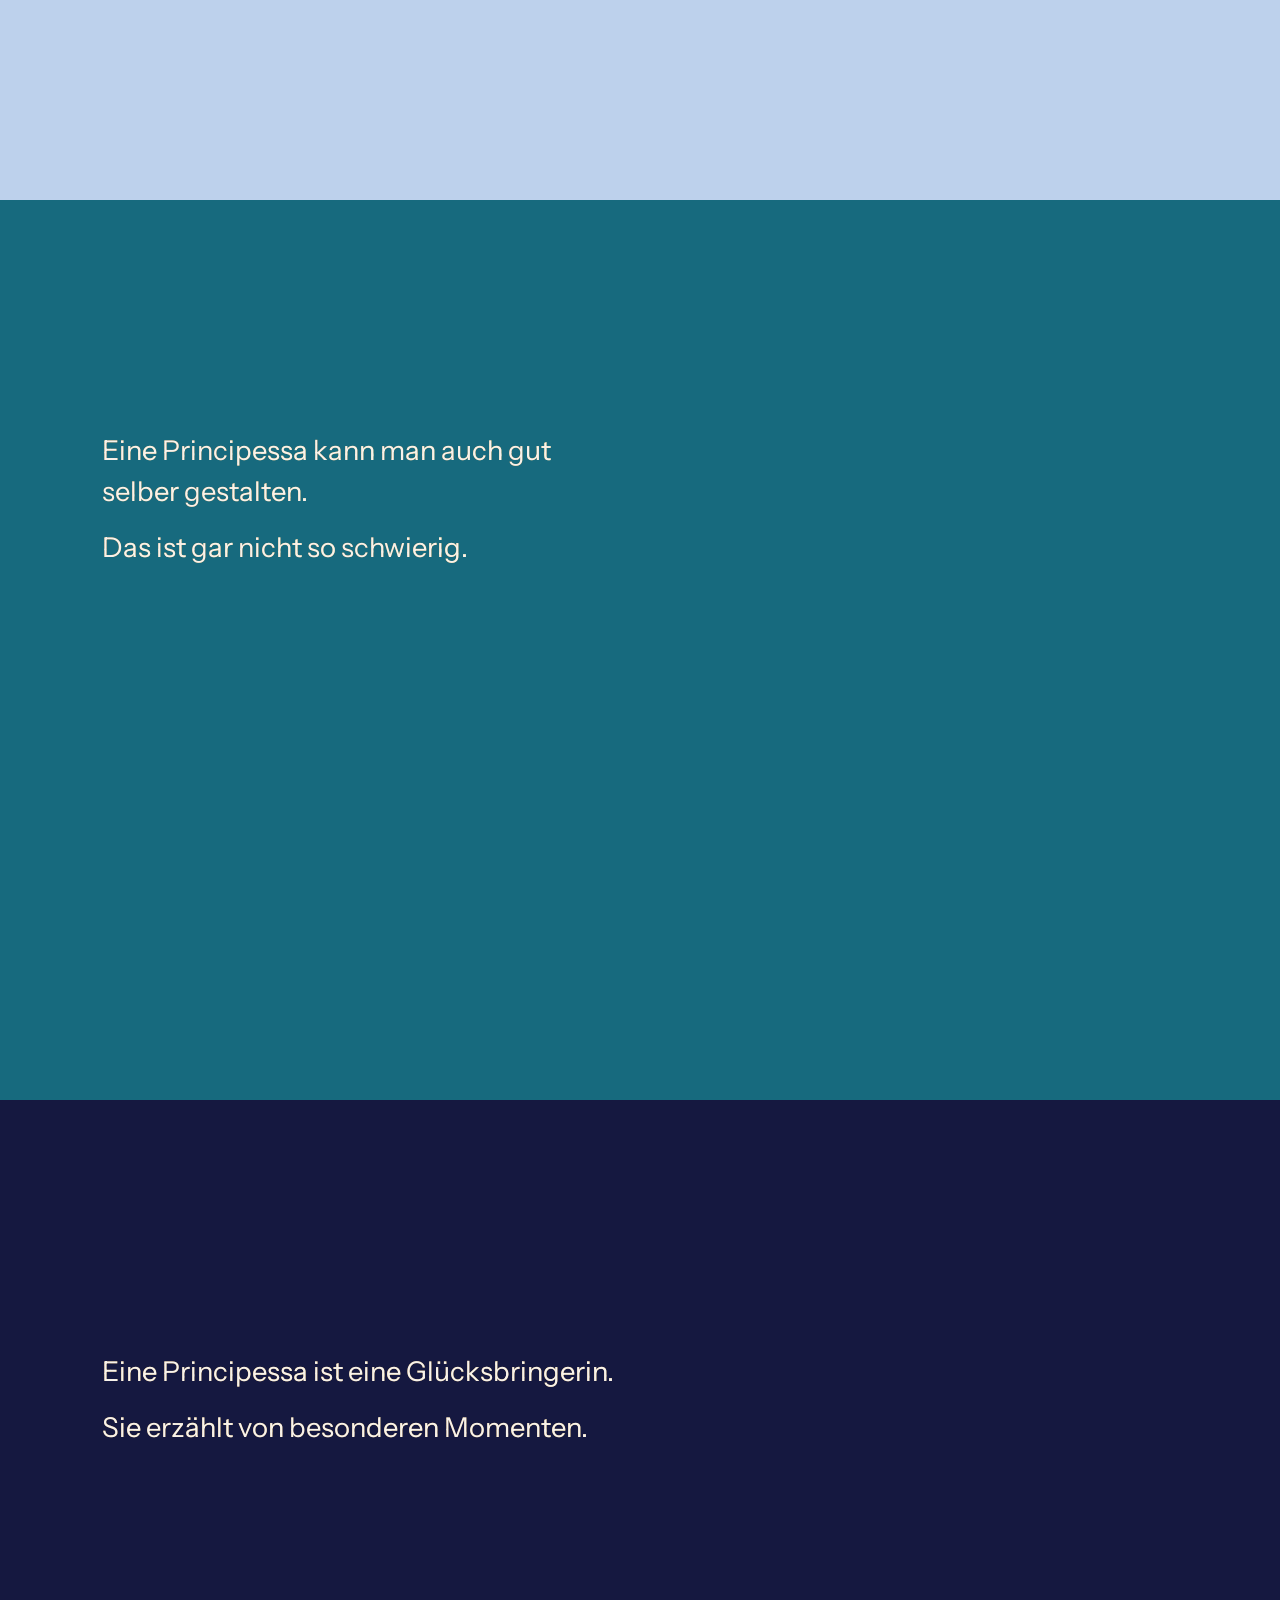
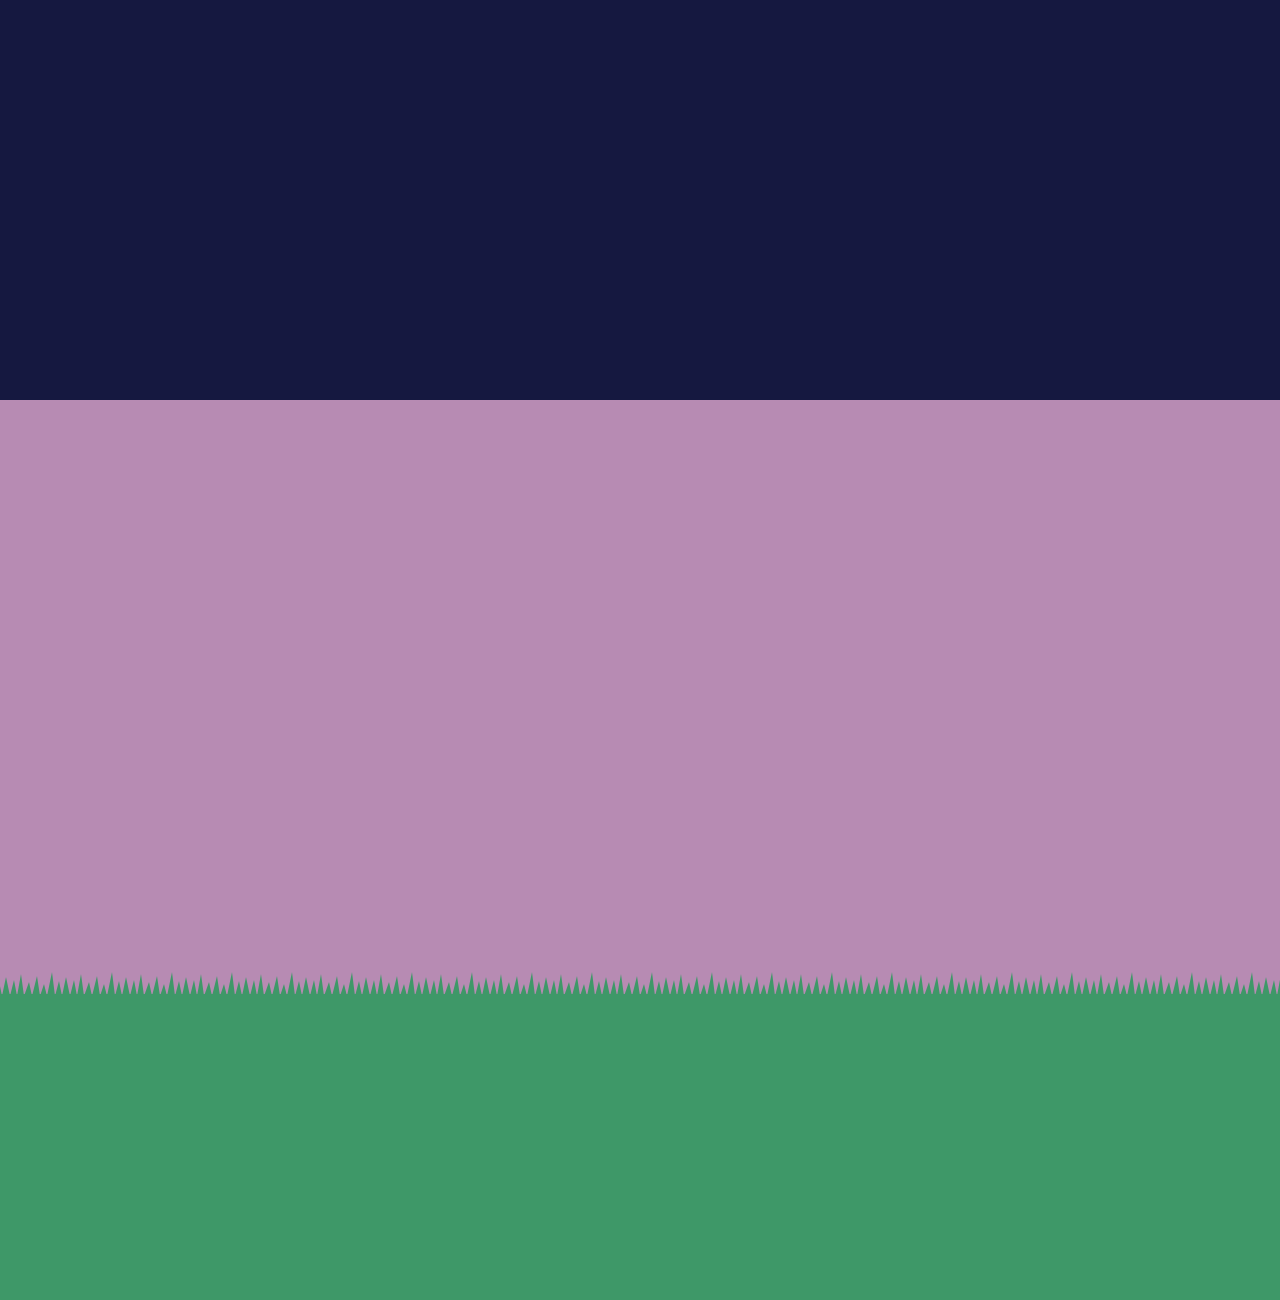
==== commit d2b38d82: "Bestellkarte springt nicht mehr beim Auswählen Solange die Karte offen ist: kein Einrasten (scroll-s" ====
--- a/index.html
+++ b/index.html
@@ -9,8 +9,8 @@
 <link rel="preconnect" href="https://fonts.googleapis.com">
 <link rel="preconnect" href="https://fonts.gstatic.com" crossorigin>
 <link href="https://fonts.googleapis.com/css2?family=Cinzel+Decorative:wght@700;900&family=Fraunces:ital,opsz,wght,SOFT@0,9..144,300..700,100;1,9..144,300..700,100&family=Instrument+Sans:wght@400;500;600&display=swap" rel="stylesheet">
-<link rel="stylesheet" href="style.css?v=202611081721">
-<script type="importmap">{"imports":{"three":"./vendor/three.module.min.js","three/addons/":"./vendor/addons/","./js/figur.js":"./js/figur.js?v=202611081721","./js/auftakt.js":"./js/auftakt.js?v=202611081721","./js/zauber.js":"./js/zauber.js?v=202611081721","./js/bestellen.js":"./js/bestellen.js?v=202611081721","./js/hintergrund.js":"./js/hintergrund.js?v=202611081721"}}</script>
+<link rel="stylesheet" href="style.css?v=202611081728">
+<script type="importmap">{"imports":{"three":"./vendor/three.module.min.js","three/addons/":"./vendor/addons/","./js/figur.js":"./js/figur.js?v=202611081728","./js/auftakt.js":"./js/auftakt.js?v=202611081728","./js/zauber.js":"./js/zauber.js?v=202611081728","./js/bestellen.js":"./js/bestellen.js?v=202611081728","./js/hintergrund.js":"./js/hintergrund.js?v=202611081728"}}</script>
 </head>
 <body>
 <canvas id="staub" aria-hidden="true"></canvas>
@@ -75,9 +75,9 @@
                 <svg class="bild" viewBox="0 0 200 200" aria-hidden="true">
                   <ellipse cx="100" cy="184" rx="66" ry="6" fill="rgba(60,40,20,.14)"/>
                   <defs><clipPath id="kartenecke"><rect x="-34" y="-48" width="68" height="96" rx="3"/></clipPath></defs>
-                  <g transform="translate(72 100) rotate(-12)"><image href="assets/karte-streifen.jpg?v=202611081721" x="-34" y="-48" width="68" height="96" preserveAspectRatio="xMidYMid slice" clip-path="url(#kartenecke)"/><rect x="-34" y="-48" width="68" height="96" rx="3" fill="none" stroke="#d4a429" stroke-width="1.1"/></g>
-                  <g transform="translate(128 98) rotate(10)"><image href="assets/karte-meerjungfrau.jpg?v=202611081721" x="-34" y="-48" width="68" height="96" preserveAspectRatio="xMidYMid slice" clip-path="url(#kartenecke)"/><rect x="-34" y="-48" width="68" height="96" rx="3" fill="none" stroke="#d4a429" stroke-width="1.1"/></g>
-                  <g transform="translate(100 106) scale(1.08)"><image href="assets/karte-tupfen.jpg?v=202611081721" x="-34" y="-48" width="68" height="96" preserveAspectRatio="xMidYMid slice" clip-path="url(#kartenecke)"/><rect x="-34" y="-48" width="68" height="96" rx="3" fill="none" stroke="#d4a429" stroke-width="1.3"/></g>
+                  <g transform="translate(72 100) rotate(-12)"><image href="assets/karte-streifen.jpg?v=202611081728" x="-34" y="-48" width="68" height="96" preserveAspectRatio="xMidYMid slice" clip-path="url(#kartenecke)"/><rect x="-34" y="-48" width="68" height="96" rx="3" fill="none" stroke="#d4a429" stroke-width="1.1"/></g>
+                  <g transform="translate(128 98) rotate(10)"><image href="assets/karte-meerjungfrau.jpg?v=202611081728" x="-34" y="-48" width="68" height="96" preserveAspectRatio="xMidYMid slice" clip-path="url(#kartenecke)"/><rect x="-34" y="-48" width="68" height="96" rx="3" fill="none" stroke="#d4a429" stroke-width="1.1"/></g>
+                  <g transform="translate(100 106) scale(1.08)"><image href="assets/karte-tupfen.jpg?v=202611081728" x="-34" y="-48" width="68" height="96" preserveAspectRatio="xMidYMid slice" clip-path="url(#kartenecke)"/><rect x="-34" y="-48" width="68" height="96" rx="3" fill="none" stroke="#d4a429" stroke-width="1.3"/></g>
                 </svg>
                 <span class="produkt-name">Karten</span>
                 <span class="produkt-text">Postkarten mit Glitzerdruck</span>
@@ -98,10 +98,10 @@
                   <g class="tasche-koerper">
                     <path class="tasche-henkel" d="M64 74 C64 22 96 22 96 74 M104 74 C104 22 136 22 136 74" fill="none" stroke="#5a3780" stroke-width="7" stroke-linecap="round"/>
                     <path class="tasche-stoff" d="M44 72 H156 L163 184 H37 Z" fill="#7b4f9e" stroke="#5a3780" stroke-width="1.5" stroke-linejoin="round"/>
-                    <g class="tasche-motiv" data-motiv="Hund"><image href="assets/hund-figur.png?v=202611081721" x="62" y="104" width="76" height="53"/></g>
-                    <g class="tasche-motiv" data-motiv="Tupfen" style="display:none"><image href="assets/tupfen-figur.png?v=202611081721" x="80.8" y="96" width="38.4" height="64"/></g>
-                    <g class="tasche-motiv" data-motiv="Streifen" style="display:none"><image href="assets/streifen-figur.png?v=202611081721" x="78.9" y="96" width="42.2" height="64"/></g>
-                    <g class="tasche-motiv" data-motiv="Meerjungfrau" style="display:none"><image href="assets/meerjungfrau-figur.png?v=202611081721" x="78.9" y="96" width="42.2" height="64"/></g>
+                    <g class="tasche-motiv" data-motiv="Hund"><image href="assets/hund-figur.png?v=202611081728" x="62" y="104" width="76" height="53"/></g>
+                    <g class="tasche-motiv" data-motiv="Tupfen" style="display:none"><image href="assets/tupfen-figur.png?v=202611081728" x="80.8" y="96" width="38.4" height="64"/></g>
+                    <g class="tasche-motiv" data-motiv="Streifen" style="display:none"><image href="assets/streifen-figur.png?v=202611081728" x="78.9" y="96" width="42.2" height="64"/></g>
+                    <g class="tasche-motiv" data-motiv="Meerjungfrau" style="display:none"><image href="assets/meerjungfrau-figur.png?v=202611081728" x="78.9" y="96" width="42.2" height="64"/></g>
                   </g>
                 </svg>
                 <span class="produkt-name">Tasche</span>
@@ -121,7 +121,7 @@
                   <label class="pille"><input type="radio" name="tasche-anzahl" value="3 Stück" checked><span>3 Stück</span></label><label class="pille"><input type="radio" name="tasche-anzahl" value="5 Stück"><span>5 Stück</span></label><label class="pille"><input type="radio" name="tasche-anzahl" value="10 Stück"><span>10 Stück</span></label>
                 </div>
                 <div class="option motive" role="radiogroup" aria-label="Motiv"><span class="option-titel">Motiv</span>
-                  <label class="motivwahl" title="Hund"><input type="radio" name="tasche-motiv" value="Hund" checked><svg viewBox="0 0 60 60" aria-hidden="true"><image href="assets/hund-figur.png?v=202611081721" x="2.0" y="10.5" width="56.0" height="39.0"/></svg><em>Hund</em></label><label class="motivwahl" title="Tupfen"><input type="radio" name="tasche-motiv" value="Tupfen"><svg viewBox="0 0 60 60" aria-hidden="true"><image href="assets/tupfen-figur.png?v=202611081721" x="13.2" y="2.0" width="33.6" height="56.0"/></svg><em>Tupfen</em></label><label class="motivwahl" title="Streifen"><input type="radio" name="tasche-motiv" value="Streifen"><svg viewBox="0 0 60 60" aria-hidden="true"><image href="assets/streifen-figur.png?v=202611081721" x="11.5" y="2.0" width="36.9" height="56.0"/></svg><em>Streifen</em></label><label class="motivwahl" title="Meerjungfrau"><input type="radio" name="tasche-motiv" value="Meerjungfrau"><svg viewBox="0 0 60 60" aria-hidden="true"><image href="assets/meerjungfrau-figur.png?v=202611081721" x="11.5" y="2.0" width="36.9" height="56.0"/></svg><em>Meerjungfrau</em></label>
+                  <label class="motivwahl" title="Hund"><input type="radio" name="tasche-motiv" value="Hund" checked><svg viewBox="0 0 60 60" aria-hidden="true"><image href="assets/hund-figur.png?v=202611081728" x="2.0" y="10.5" width="56.0" height="39.0"/></svg><em>Hund</em></label><label class="motivwahl" title="Tupfen"><input type="radio" name="tasche-motiv" value="Tupfen"><svg viewBox="0 0 60 60" aria-hidden="true"><image href="assets/tupfen-figur.png?v=202611081728" x="13.2" y="2.0" width="33.6" height="56.0"/></svg><em>Tupfen</em></label><label class="motivwahl" title="Streifen"><input type="radio" name="tasche-motiv" value="Streifen"><svg viewBox="0 0 60 60" aria-hidden="true"><image href="assets/streifen-figur.png?v=202611081728" x="11.5" y="2.0" width="36.9" height="56.0"/></svg><em>Streifen</em></label><label class="motivwahl" title="Meerjungfrau"><input type="radio" name="tasche-motiv" value="Meerjungfrau"><svg viewBox="0 0 60 60" aria-hidden="true"><image href="assets/meerjungfrau-figur.png?v=202611081728" x="11.5" y="2.0" width="36.9" height="56.0"/></svg><em>Meerjungfrau</em></label>
                 </div>
               </div>
             </section>
@@ -134,9 +134,9 @@
                   <ellipse cx="100" cy="186" rx="58" ry="6" fill="rgba(60,40,20,.14)"/>
                   <path class="shirt-stoff" d="M62 34 L84 26 Q100 40 116 26 L138 34 L172 62 L152 84 L140 74 V180 H60 V74 L48 84 L28 62 Z" fill="#1e1a4c" stroke="rgba(0,0,0,.14)" stroke-width="1.5" stroke-linejoin="round"/>
                   <path d="M84 26 Q100 40 116 26" fill="none" stroke="rgba(0,0,0,.14)" stroke-width="3"/>
-                  <g class="motiv" data-motiv="Tupfen" style="display:none"><image href="assets/tupfen-figur.png?v=202611081721" x="82.0" y="62.0" width="36.0" height="60.0"/></g>
-                  <g class="motiv" data-motiv="Streifen" style="display:none"><image href="assets/streifen-figur.png?v=202611081721" x="80.2" y="62.0" width="39.6" height="60.0"/></g>
-                  <g class="motiv" data-motiv="Meerjungfrau"><image href="assets/meerjungfrau-figur.png?v=202611081721" x="80.2" y="62.0" width="39.6" height="60.0"/></g>
+                  <g class="motiv" data-motiv="Tupfen" style="display:none"><image href="assets/tupfen-figur.png?v=202611081728" x="82.0" y="62.0" width="36.0" height="60.0"/></g>
+                  <g class="motiv" data-motiv="Streifen" style="display:none"><image href="assets/streifen-figur.png?v=202611081728" x="80.2" y="62.0" width="39.6" height="60.0"/></g>
+                  <g class="motiv" data-motiv="Meerjungfrau"><image href="assets/meerjungfrau-figur.png?v=202611081728" x="80.2" y="62.0" width="39.6" height="60.0"/></g>
                 </svg>
                 <span class="produkt-name">Shirt</span>
                 <span class="produkt-text">Weiches Baumwollshirt</span>
@@ -152,7 +152,7 @@
                   <label class="pille"><input type="radio" name="shirt-groesse" value="104"><span>104</span></label><label class="pille"><input type="radio" name="shirt-groesse" value="116"><span>116</span></label><label class="pille"><input type="radio" name="shirt-groesse" value="128"><span>128</span></label><label class="pille"><input type="radio" name="shirt-groesse" value="140"><span>140</span></label><label class="pille"><input type="radio" name="shirt-groesse" value="152"><span>152</span></label><label class="pille"><input type="radio" name="shirt-groesse" value="XS"><span>XS</span></label><label class="pille"><input type="radio" name="shirt-groesse" value="S"><span>S</span></label><label class="pille"><input type="radio" name="shirt-groesse" value="M" checked><span>M</span></label><label class="pille"><input type="radio" name="shirt-groesse" value="L"><span>L</span></label><label class="pille"><input type="radio" name="shirt-groesse" value="XL"><span>XL</span></label><label class="pille"><input type="radio" name="shirt-groesse" value="XXL"><span>XXL</span></label>
                 </div>
                 <div class="option motive" role="radiogroup" aria-label="Motiv"><span class="option-titel">Motiv</span>
-                  <label class="motivwahl" title="Tupfenkleid"><input type="radio" name="shirt-motiv" value="Tupfen"><svg viewBox="0 0 60 60" aria-hidden="true"><image href="assets/tupfen-figur.png?v=202611081721" x="13.2" y="2.0" width="33.6" height="56.0"/></svg><em>Tupfen</em></label><label class="motivwahl" title="Streifenkleid"><input type="radio" name="shirt-motiv" value="Streifen"><svg viewBox="0 0 60 60" aria-hidden="true"><image href="assets/streifen-figur.png?v=202611081721" x="11.5" y="2.0" width="36.9" height="56.0"/></svg><em>Streifen</em></label><label class="motivwahl" title="Meerjungfrau"><input type="radio" name="shirt-motiv" value="Meerjungfrau" checked><svg viewBox="0 0 60 60" aria-hidden="true"><image href="assets/meerjungfrau-figur.png?v=202611081721" x="11.5" y="2.0" width="36.9" height="56.0"/></svg><em>Meerjungfrau</em></label>
+                  <label class="motivwahl" title="Tupfenkleid"><input type="radio" name="shirt-motiv" value="Tupfen"><svg viewBox="0 0 60 60" aria-hidden="true"><image href="assets/tupfen-figur.png?v=202611081728" x="13.2" y="2.0" width="33.6" height="56.0"/></svg><em>Tupfen</em></label><label class="motivwahl" title="Streifenkleid"><input type="radio" name="shirt-motiv" value="Streifen"><svg viewBox="0 0 60 60" aria-hidden="true"><image href="assets/streifen-figur.png?v=202611081728" x="11.5" y="2.0" width="36.9" height="56.0"/></svg><em>Streifen</em></label><label class="motivwahl" title="Meerjungfrau"><input type="radio" name="shirt-motiv" value="Meerjungfrau" checked><svg viewBox="0 0 60 60" aria-hidden="true"><image href="assets/meerjungfrau-figur.png?v=202611081728" x="11.5" y="2.0" width="36.9" height="56.0"/></svg><em>Meerjungfrau</em></label>
                 </div>
               </div>
             </section>
@@ -175,6 +175,6 @@
   </section>
 </main>
 
-<script type="module" src="js/main.js?v=202611081721"></script>
+<script type="module" src="js/main.js?v=202611081728"></script>
 </body>
 </html>
--- a/style.css
+++ b/style.css
@@ -165,6 +165,8 @@
 /* Jede Ebene füllt genau einen Bildschirm; die Seite rastet sanft von Ebene zu Ebene */
 html { scroll-snap-type: y mandatory; }
 #augenblick, .ebene { scroll-snap-align: start; scroll-snap-stop: always; }
+/* In der offenen Bestellkarte rastet nichts ein: sonst kann der Browser beim Auswählen oder Tippen zur nächsten Ebene springen */
+html.karte-offen { scroll-snap-type: none; }
 .ebene {
   height: 100vh; height: 100dvh; height: var(--vh, 100dvh);
   display: grid;
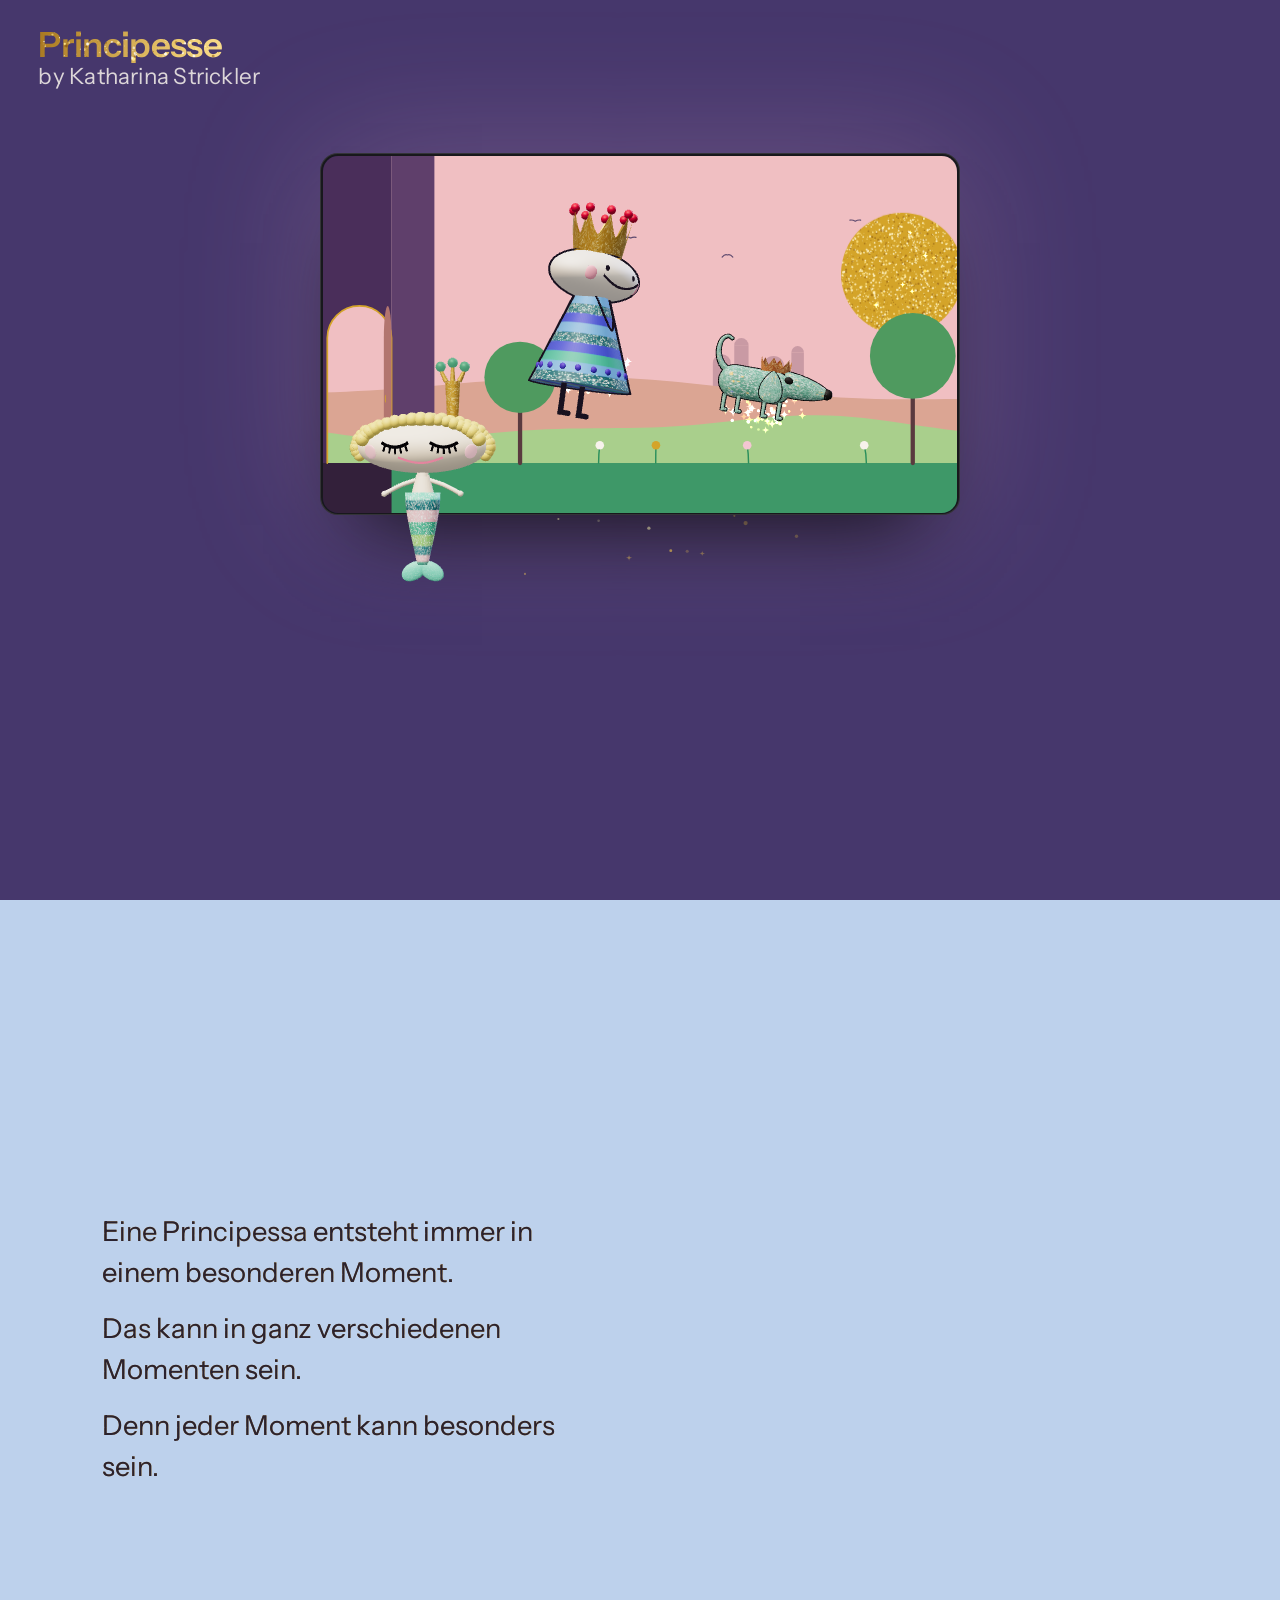
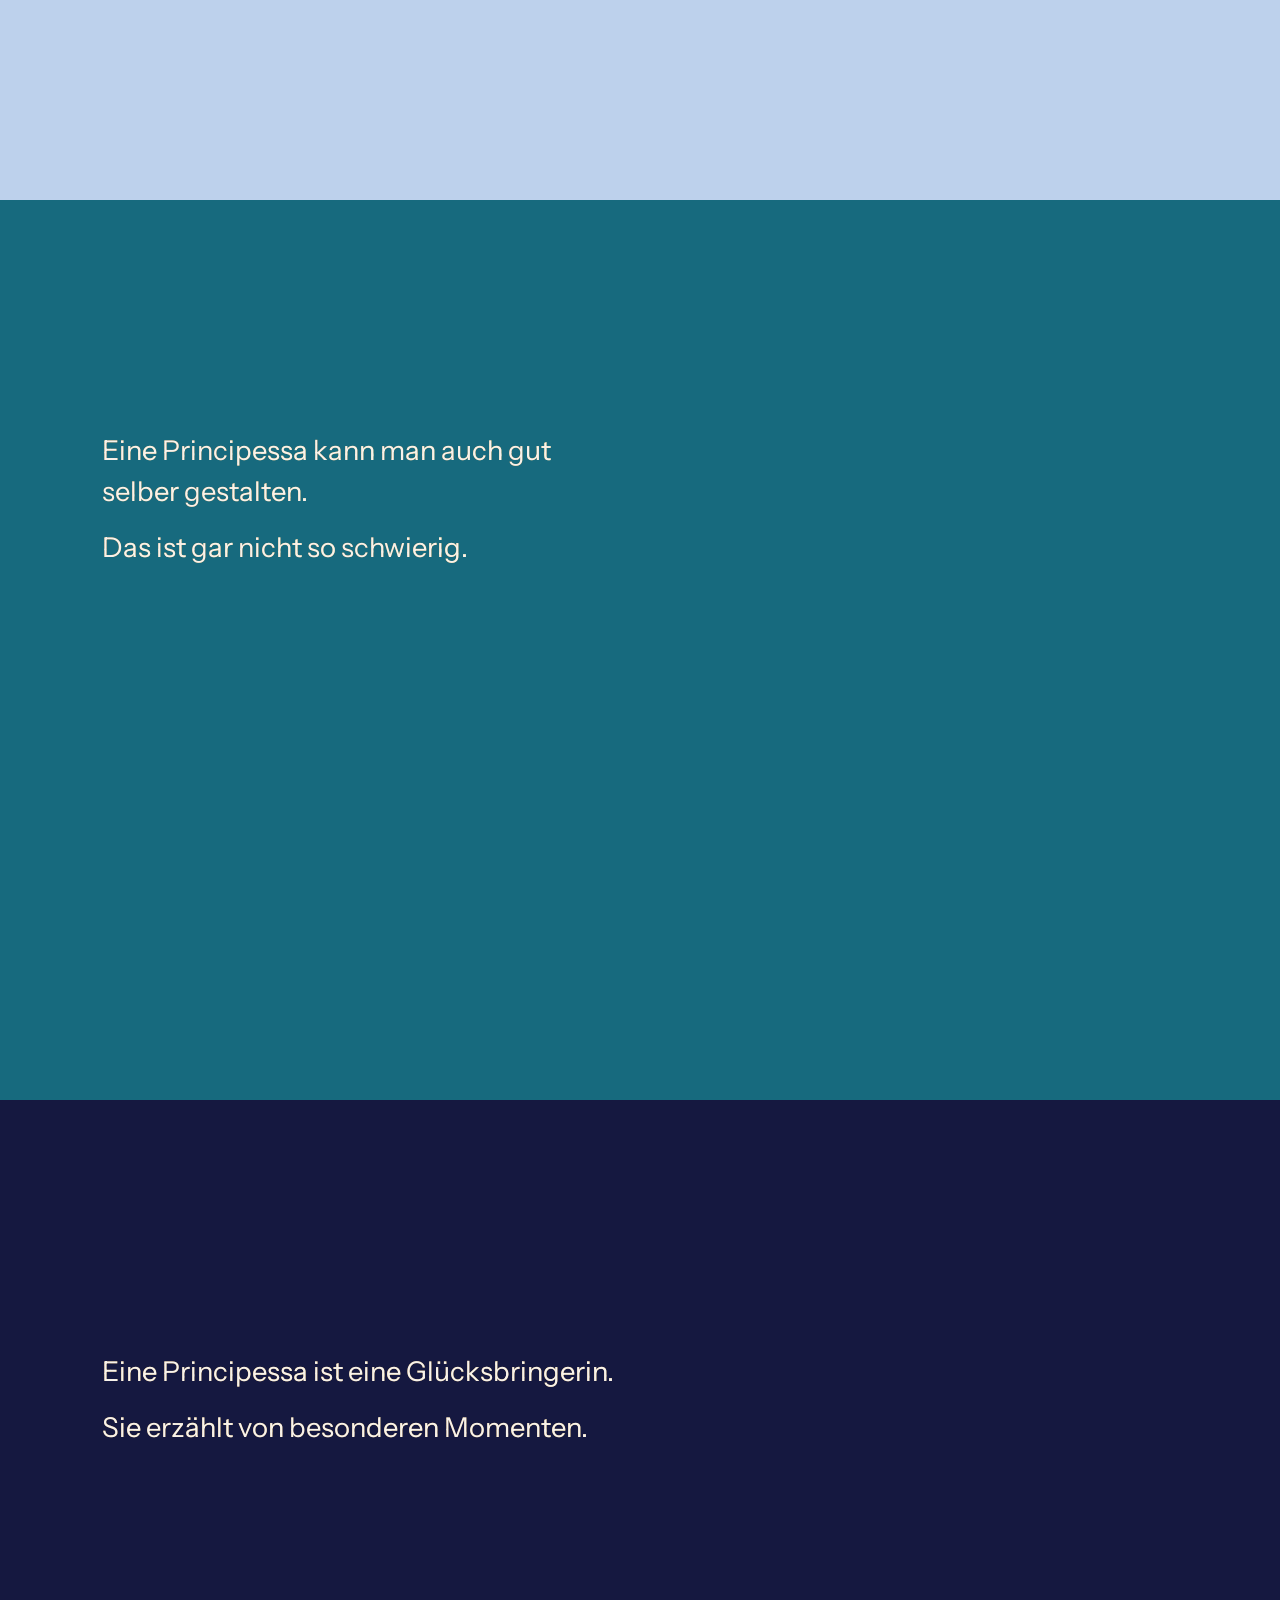
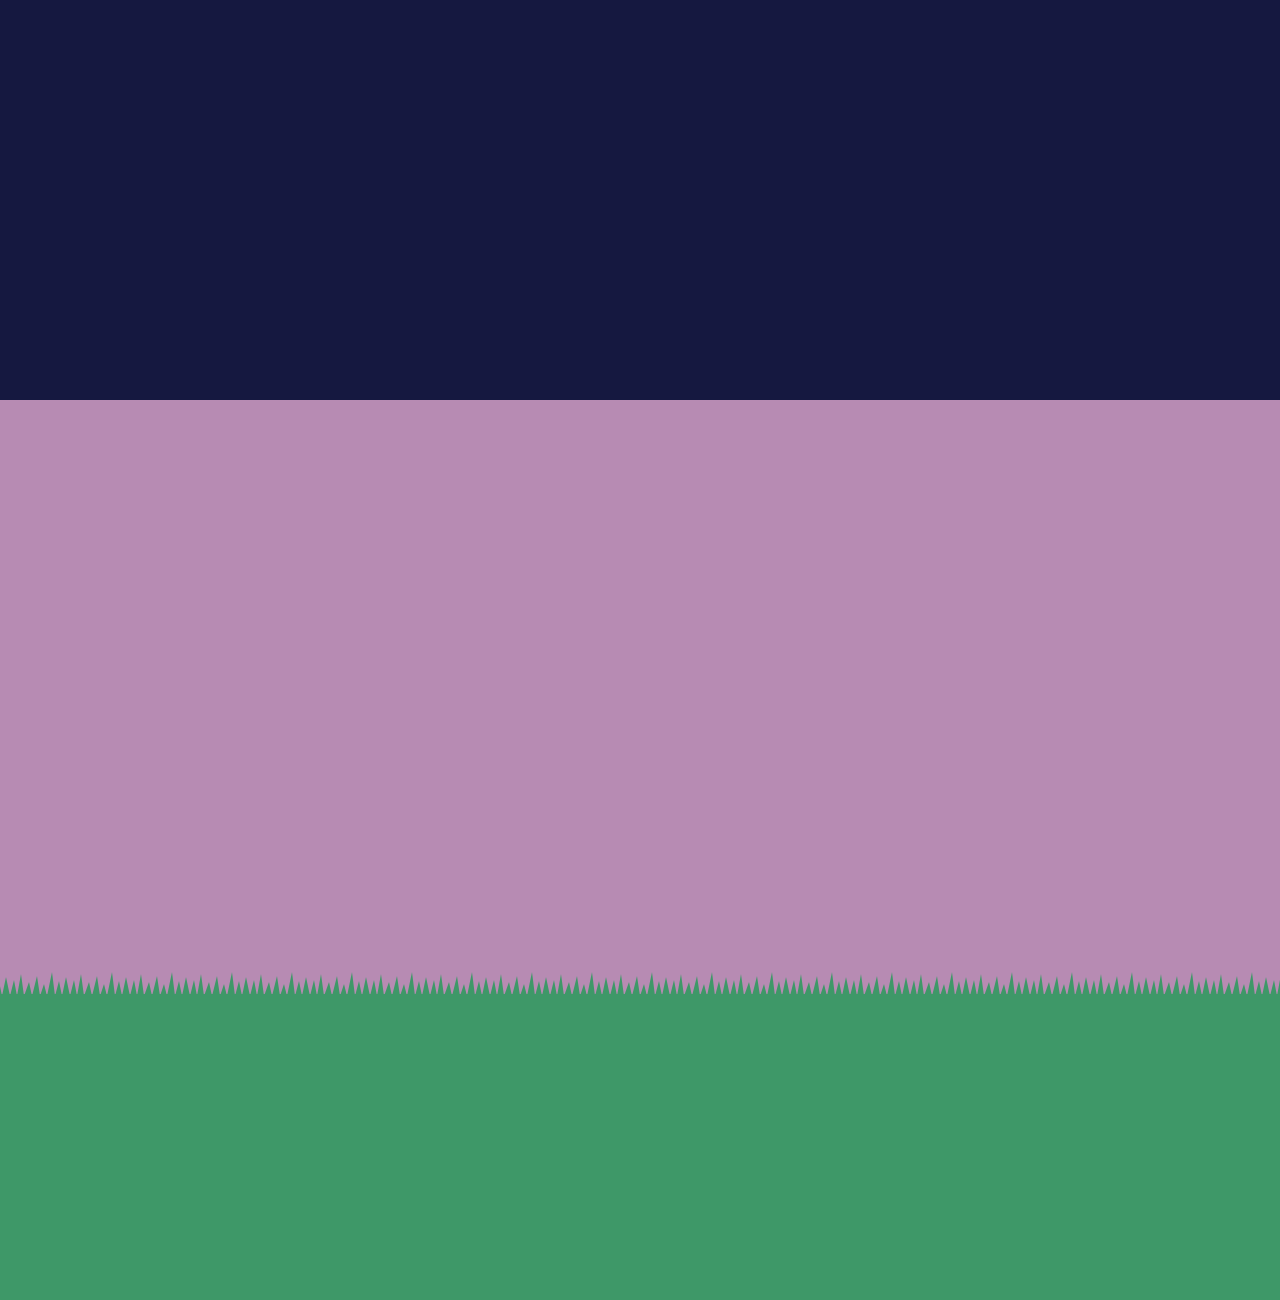
==== commit 18219037: "Merge main (Hund-Sprung) in claude/formular-ruhig, Versionsnummern neu Co-Authored-By: Claude Opus 5" ====
--- a/index.html
+++ b/index.html
@@ -9,8 +9,8 @@
 <link rel="preconnect" href="https://fonts.googleapis.com">
 <link rel="preconnect" href="https://fonts.gstatic.com" crossorigin>
 <link href="https://fonts.googleapis.com/css2?family=Cinzel+Decorative:wght@700;900&family=Fraunces:ital,opsz,wght,SOFT@0,9..144,300..700,100;1,9..144,300..700,100&family=Instrument+Sans:wght@400;500;600&display=swap" rel="stylesheet">
-<link rel="stylesheet" href="style.css?v=202611081728">
-<script type="importmap">{"imports":{"three":"./vendor/three.module.min.js","three/addons/":"./vendor/addons/","./js/figur.js":"./js/figur.js?v=202611081728","./js/auftakt.js":"./js/auftakt.js?v=202611081728","./js/zauber.js":"./js/zauber.js?v=202611081728","./js/bestellen.js":"./js/bestellen.js?v=202611081728","./js/hintergrund.js":"./js/hintergrund.js?v=202611081728"}}</script>
+<link rel="stylesheet" href="style.css?v=202611081729">
+<script type="importmap">{"imports":{"three":"./vendor/three.module.min.js","three/addons/":"./vendor/addons/","./js/figur.js":"./js/figur.js?v=202611081729","./js/auftakt.js":"./js/auftakt.js?v=202611081729","./js/zauber.js":"./js/zauber.js?v=202611081729","./js/bestellen.js":"./js/bestellen.js?v=202611081729","./js/hintergrund.js":"./js/hintergrund.js?v=202611081729"}}</script>
 </head>
 <body>
 <canvas id="staub" aria-hidden="true"></canvas>
@@ -75,9 +75,9 @@
                 <svg class="bild" viewBox="0 0 200 200" aria-hidden="true">
                   <ellipse cx="100" cy="184" rx="66" ry="6" fill="rgba(60,40,20,.14)"/>
                   <defs><clipPath id="kartenecke"><rect x="-34" y="-48" width="68" height="96" rx="3"/></clipPath></defs>
-                  <g transform="translate(72 100) rotate(-12)"><image href="assets/karte-streifen.jpg?v=202611081728" x="-34" y="-48" width="68" height="96" preserveAspectRatio="xMidYMid slice" clip-path="url(#kartenecke)"/><rect x="-34" y="-48" width="68" height="96" rx="3" fill="none" stroke="#d4a429" stroke-width="1.1"/></g>
-                  <g transform="translate(128 98) rotate(10)"><image href="assets/karte-meerjungfrau.jpg?v=202611081728" x="-34" y="-48" width="68" height="96" preserveAspectRatio="xMidYMid slice" clip-path="url(#kartenecke)"/><rect x="-34" y="-48" width="68" height="96" rx="3" fill="none" stroke="#d4a429" stroke-width="1.1"/></g>
-                  <g transform="translate(100 106) scale(1.08)"><image href="assets/karte-tupfen.jpg?v=202611081728" x="-34" y="-48" width="68" height="96" preserveAspectRatio="xMidYMid slice" clip-path="url(#kartenecke)"/><rect x="-34" y="-48" width="68" height="96" rx="3" fill="none" stroke="#d4a429" stroke-width="1.3"/></g>
+                  <g transform="translate(72 100) rotate(-12)"><image href="assets/karte-streifen.jpg?v=202611081729" x="-34" y="-48" width="68" height="96" preserveAspectRatio="xMidYMid slice" clip-path="url(#kartenecke)"/><rect x="-34" y="-48" width="68" height="96" rx="3" fill="none" stroke="#d4a429" stroke-width="1.1"/></g>
+                  <g transform="translate(128 98) rotate(10)"><image href="assets/karte-meerjungfrau.jpg?v=202611081729" x="-34" y="-48" width="68" height="96" preserveAspectRatio="xMidYMid slice" clip-path="url(#kartenecke)"/><rect x="-34" y="-48" width="68" height="96" rx="3" fill="none" stroke="#d4a429" stroke-width="1.1"/></g>
+                  <g transform="translate(100 106) scale(1.08)"><image href="assets/karte-tupfen.jpg?v=202611081729" x="-34" y="-48" width="68" height="96" preserveAspectRatio="xMidYMid slice" clip-path="url(#kartenecke)"/><rect x="-34" y="-48" width="68" height="96" rx="3" fill="none" stroke="#d4a429" stroke-width="1.3"/></g>
                 </svg>
                 <span class="produkt-name">Karten</span>
                 <span class="produkt-text">Postkarten mit Glitzerdruck</span>
@@ -98,10 +98,10 @@
                   <g class="tasche-koerper">
                     <path class="tasche-henkel" d="M64 74 C64 22 96 22 96 74 M104 74 C104 22 136 22 136 74" fill="none" stroke="#5a3780" stroke-width="7" stroke-linecap="round"/>
                     <path class="tasche-stoff" d="M44 72 H156 L163 184 H37 Z" fill="#7b4f9e" stroke="#5a3780" stroke-width="1.5" stroke-linejoin="round"/>
-                    <g class="tasche-motiv" data-motiv="Hund"><image href="assets/hund-figur.png?v=202611081728" x="62" y="104" width="76" height="53"/></g>
-                    <g class="tasche-motiv" data-motiv="Tupfen" style="display:none"><image href="assets/tupfen-figur.png?v=202611081728" x="80.8" y="96" width="38.4" height="64"/></g>
-                    <g class="tasche-motiv" data-motiv="Streifen" style="display:none"><image href="assets/streifen-figur.png?v=202611081728" x="78.9" y="96" width="42.2" height="64"/></g>
-                    <g class="tasche-motiv" data-motiv="Meerjungfrau" style="display:none"><image href="assets/meerjungfrau-figur.png?v=202611081728" x="78.9" y="96" width="42.2" height="64"/></g>
+                    <g class="tasche-motiv" data-motiv="Hund"><image href="assets/hund-figur.png?v=202611081729" x="62" y="104" width="76" height="53"/></g>
+                    <g class="tasche-motiv" data-motiv="Tupfen" style="display:none"><image href="assets/tupfen-figur.png?v=202611081729" x="80.8" y="96" width="38.4" height="64"/></g>
+                    <g class="tasche-motiv" data-motiv="Streifen" style="display:none"><image href="assets/streifen-figur.png?v=202611081729" x="78.9" y="96" width="42.2" height="64"/></g>
+                    <g class="tasche-motiv" data-motiv="Meerjungfrau" style="display:none"><image href="assets/meerjungfrau-figur.png?v=202611081729" x="78.9" y="96" width="42.2" height="64"/></g>
                   </g>
                 </svg>
                 <span class="produkt-name">Tasche</span>
@@ -121,7 +121,7 @@
                   <label class="pille"><input type="radio" name="tasche-anzahl" value="3 Stück" checked><span>3 Stück</span></label><label class="pille"><input type="radio" name="tasche-anzahl" value="5 Stück"><span>5 Stück</span></label><label class="pille"><input type="radio" name="tasche-anzahl" value="10 Stück"><span>10 Stück</span></label>
                 </div>
                 <div class="option motive" role="radiogroup" aria-label="Motiv"><span class="option-titel">Motiv</span>
-                  <label class="motivwahl" title="Hund"><input type="radio" name="tasche-motiv" value="Hund" checked><svg viewBox="0 0 60 60" aria-hidden="true"><image href="assets/hund-figur.png?v=202611081728" x="2.0" y="10.5" width="56.0" height="39.0"/></svg><em>Hund</em></label><label class="motivwahl" title="Tupfen"><input type="radio" name="tasche-motiv" value="Tupfen"><svg viewBox="0 0 60 60" aria-hidden="true"><image href="assets/tupfen-figur.png?v=202611081728" x="13.2" y="2.0" width="33.6" height="56.0"/></svg><em>Tupfen</em></label><label class="motivwahl" title="Streifen"><input type="radio" name="tasche-motiv" value="Streifen"><svg viewBox="0 0 60 60" aria-hidden="true"><image href="assets/streifen-figur.png?v=202611081728" x="11.5" y="2.0" width="36.9" height="56.0"/></svg><em>Streifen</em></label><label class="motivwahl" title="Meerjungfrau"><input type="radio" name="tasche-motiv" value="Meerjungfrau"><svg viewBox="0 0 60 60" aria-hidden="true"><image href="assets/meerjungfrau-figur.png?v=202611081728" x="11.5" y="2.0" width="36.9" height="56.0"/></svg><em>Meerjungfrau</em></label>
+                  <label class="motivwahl" title="Hund"><input type="radio" name="tasche-motiv" value="Hund" checked><svg viewBox="0 0 60 60" aria-hidden="true"><image href="assets/hund-figur.png?v=202611081729" x="2.0" y="10.5" width="56.0" height="39.0"/></svg><em>Hund</em></label><label class="motivwahl" title="Tupfen"><input type="radio" name="tasche-motiv" value="Tupfen"><svg viewBox="0 0 60 60" aria-hidden="true"><image href="assets/tupfen-figur.png?v=202611081729" x="13.2" y="2.0" width="33.6" height="56.0"/></svg><em>Tupfen</em></label><label class="motivwahl" title="Streifen"><input type="radio" name="tasche-motiv" value="Streifen"><svg viewBox="0 0 60 60" aria-hidden="true"><image href="assets/streifen-figur.png?v=202611081729" x="11.5" y="2.0" width="36.9" height="56.0"/></svg><em>Streifen</em></label><label class="motivwahl" title="Meerjungfrau"><input type="radio" name="tasche-motiv" value="Meerjungfrau"><svg viewBox="0 0 60 60" aria-hidden="true"><image href="assets/meerjungfrau-figur.png?v=202611081729" x="11.5" y="2.0" width="36.9" height="56.0"/></svg><em>Meerjungfrau</em></label>
                 </div>
               </div>
             </section>
@@ -134,9 +134,9 @@
                   <ellipse cx="100" cy="186" rx="58" ry="6" fill="rgba(60,40,20,.14)"/>
                   <path class="shirt-stoff" d="M62 34 L84 26 Q100 40 116 26 L138 34 L172 62 L152 84 L140 74 V180 H60 V74 L48 84 L28 62 Z" fill="#1e1a4c" stroke="rgba(0,0,0,.14)" stroke-width="1.5" stroke-linejoin="round"/>
                   <path d="M84 26 Q100 40 116 26" fill="none" stroke="rgba(0,0,0,.14)" stroke-width="3"/>
-                  <g class="motiv" data-motiv="Tupfen" style="display:none"><image href="assets/tupfen-figur.png?v=202611081728" x="82.0" y="62.0" width="36.0" height="60.0"/></g>
-                  <g class="motiv" data-motiv="Streifen" style="display:none"><image href="assets/streifen-figur.png?v=202611081728" x="80.2" y="62.0" width="39.6" height="60.0"/></g>
-                  <g class="motiv" data-motiv="Meerjungfrau"><image href="assets/meerjungfrau-figur.png?v=202611081728" x="80.2" y="62.0" width="39.6" height="60.0"/></g>
+                  <g class="motiv" data-motiv="Tupfen" style="display:none"><image href="assets/tupfen-figur.png?v=202611081729" x="82.0" y="62.0" width="36.0" height="60.0"/></g>
+                  <g class="motiv" data-motiv="Streifen" style="display:none"><image href="assets/streifen-figur.png?v=202611081729" x="80.2" y="62.0" width="39.6" height="60.0"/></g>
+                  <g class="motiv" data-motiv="Meerjungfrau"><image href="assets/meerjungfrau-figur.png?v=202611081729" x="80.2" y="62.0" width="39.6" height="60.0"/></g>
                 </svg>
                 <span class="produkt-name">Shirt</span>
                 <span class="produkt-text">Weiches Baumwollshirt</span>
@@ -152,7 +152,7 @@
                   <label class="pille"><input type="radio" name="shirt-groesse" value="104"><span>104</span></label><label class="pille"><input type="radio" name="shirt-groesse" value="116"><span>116</span></label><label class="pille"><input type="radio" name="shirt-groesse" value="128"><span>128</span></label><label class="pille"><input type="radio" name="shirt-groesse" value="140"><span>140</span></label><label class="pille"><input type="radio" name="shirt-groesse" value="152"><span>152</span></label><label class="pille"><input type="radio" name="shirt-groesse" value="XS"><span>XS</span></label><label class="pille"><input type="radio" name="shirt-groesse" value="S"><span>S</span></label><label class="pille"><input type="radio" name="shirt-groesse" value="M" checked><span>M</span></label><label class="pille"><input type="radio" name="shirt-groesse" value="L"><span>L</span></label><label class="pille"><input type="radio" name="shirt-groesse" value="XL"><span>XL</span></label><label class="pille"><input type="radio" name="shirt-groesse" value="XXL"><span>XXL</span></label>
                 </div>
                 <div class="option motive" role="radiogroup" aria-label="Motiv"><span class="option-titel">Motiv</span>
-                  <label class="motivwahl" title="Tupfenkleid"><input type="radio" name="shirt-motiv" value="Tupfen"><svg viewBox="0 0 60 60" aria-hidden="true"><image href="assets/tupfen-figur.png?v=202611081728" x="13.2" y="2.0" width="33.6" height="56.0"/></svg><em>Tupfen</em></label><label class="motivwahl" title="Streifenkleid"><input type="radio" name="shirt-motiv" value="Streifen"><svg viewBox="0 0 60 60" aria-hidden="true"><image href="assets/streifen-figur.png?v=202611081728" x="11.5" y="2.0" width="36.9" height="56.0"/></svg><em>Streifen</em></label><label class="motivwahl" title="Meerjungfrau"><input type="radio" name="shirt-motiv" value="Meerjungfrau" checked><svg viewBox="0 0 60 60" aria-hidden="true"><image href="assets/meerjungfrau-figur.png?v=202611081728" x="11.5" y="2.0" width="36.9" height="56.0"/></svg><em>Meerjungfrau</em></label>
+                  <label class="motivwahl" title="Tupfenkleid"><input type="radio" name="shirt-motiv" value="Tupfen"><svg viewBox="0 0 60 60" aria-hidden="true"><image href="assets/tupfen-figur.png?v=202611081729" x="13.2" y="2.0" width="33.6" height="56.0"/></svg><em>Tupfen</em></label><label class="motivwahl" title="Streifenkleid"><input type="radio" name="shirt-motiv" value="Streifen"><svg viewBox="0 0 60 60" aria-hidden="true"><image href="assets/streifen-figur.png?v=202611081729" x="11.5" y="2.0" width="36.9" height="56.0"/></svg><em>Streifen</em></label><label class="motivwahl" title="Meerjungfrau"><input type="radio" name="shirt-motiv" value="Meerjungfrau" checked><svg viewBox="0 0 60 60" aria-hidden="true"><image href="assets/meerjungfrau-figur.png?v=202611081729" x="11.5" y="2.0" width="36.9" height="56.0"/></svg><em>Meerjungfrau</em></label>
                 </div>
               </div>
             </section>
@@ -175,6 +175,6 @@
   </section>
 </main>
 
-<script type="module" src="js/main.js?v=202611081728"></script>
+<script type="module" src="js/main.js?v=202611081729"></script>
 </body>
 </html>
